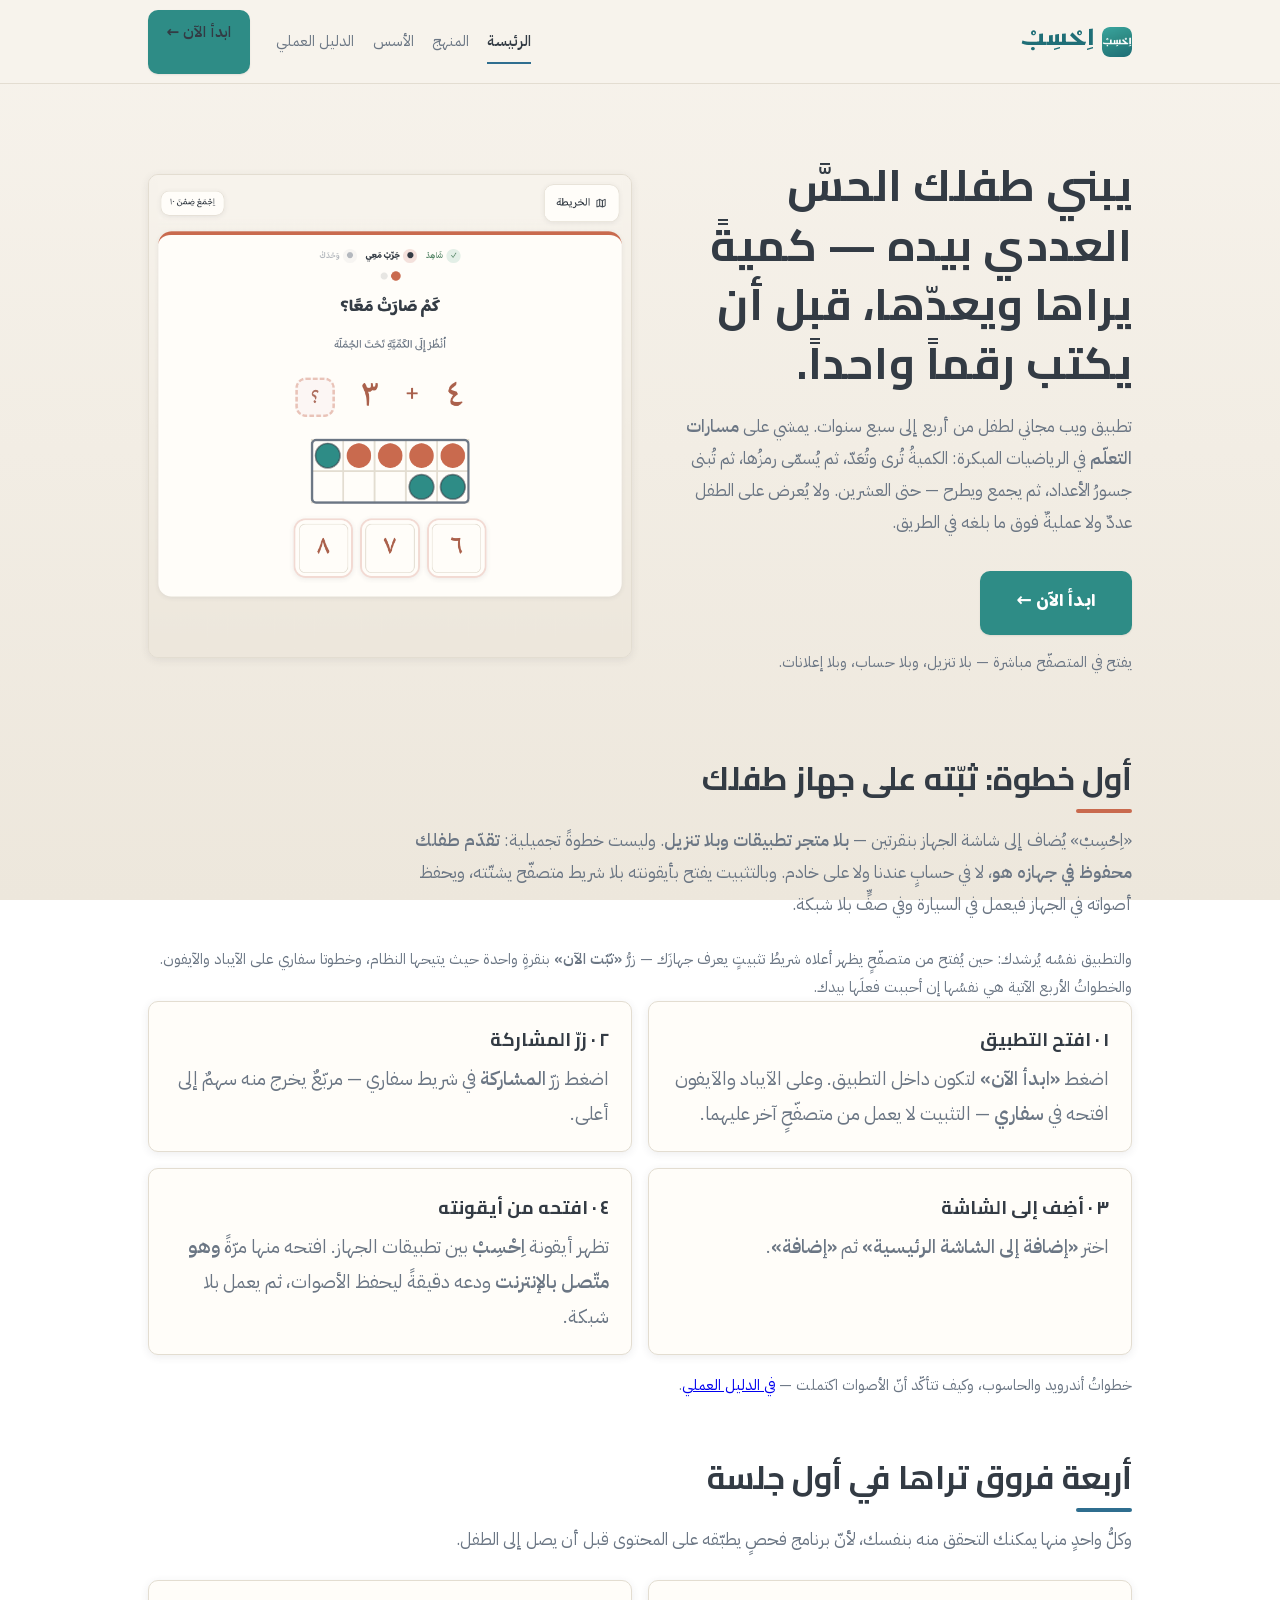
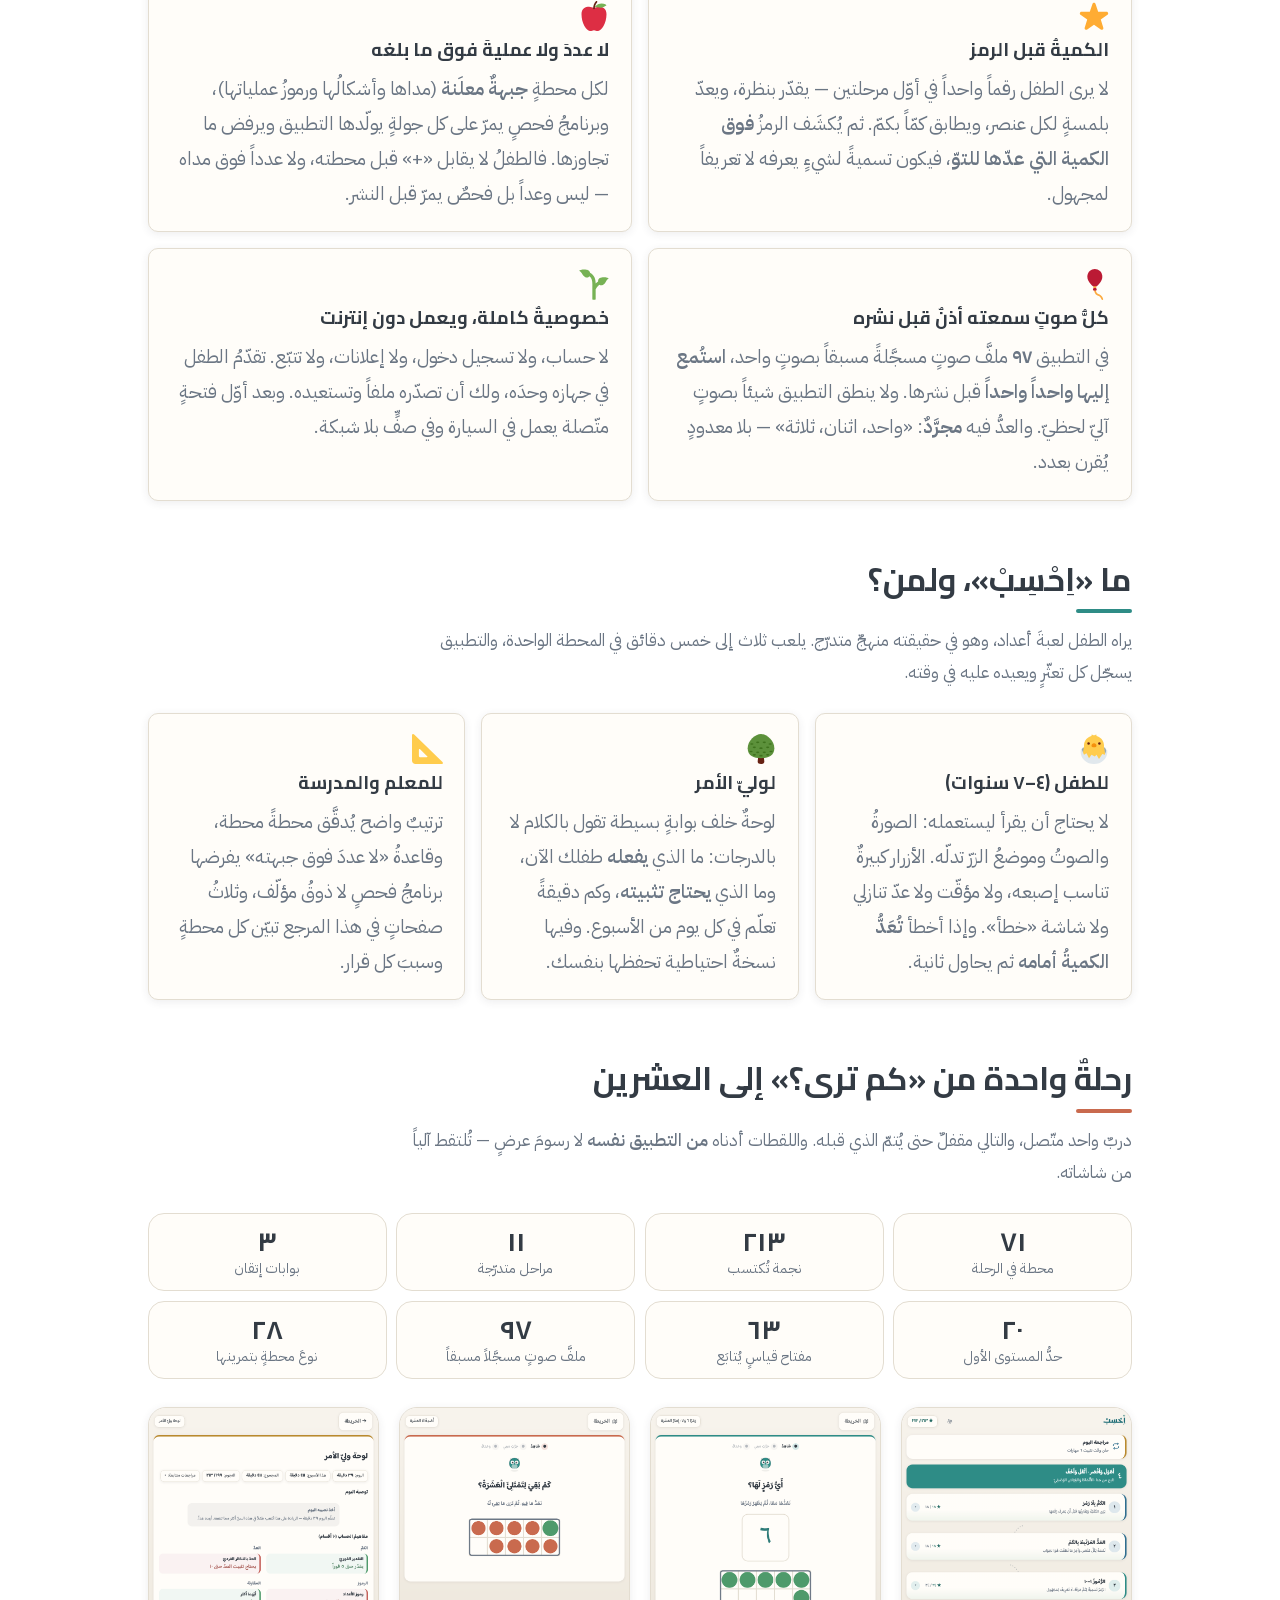
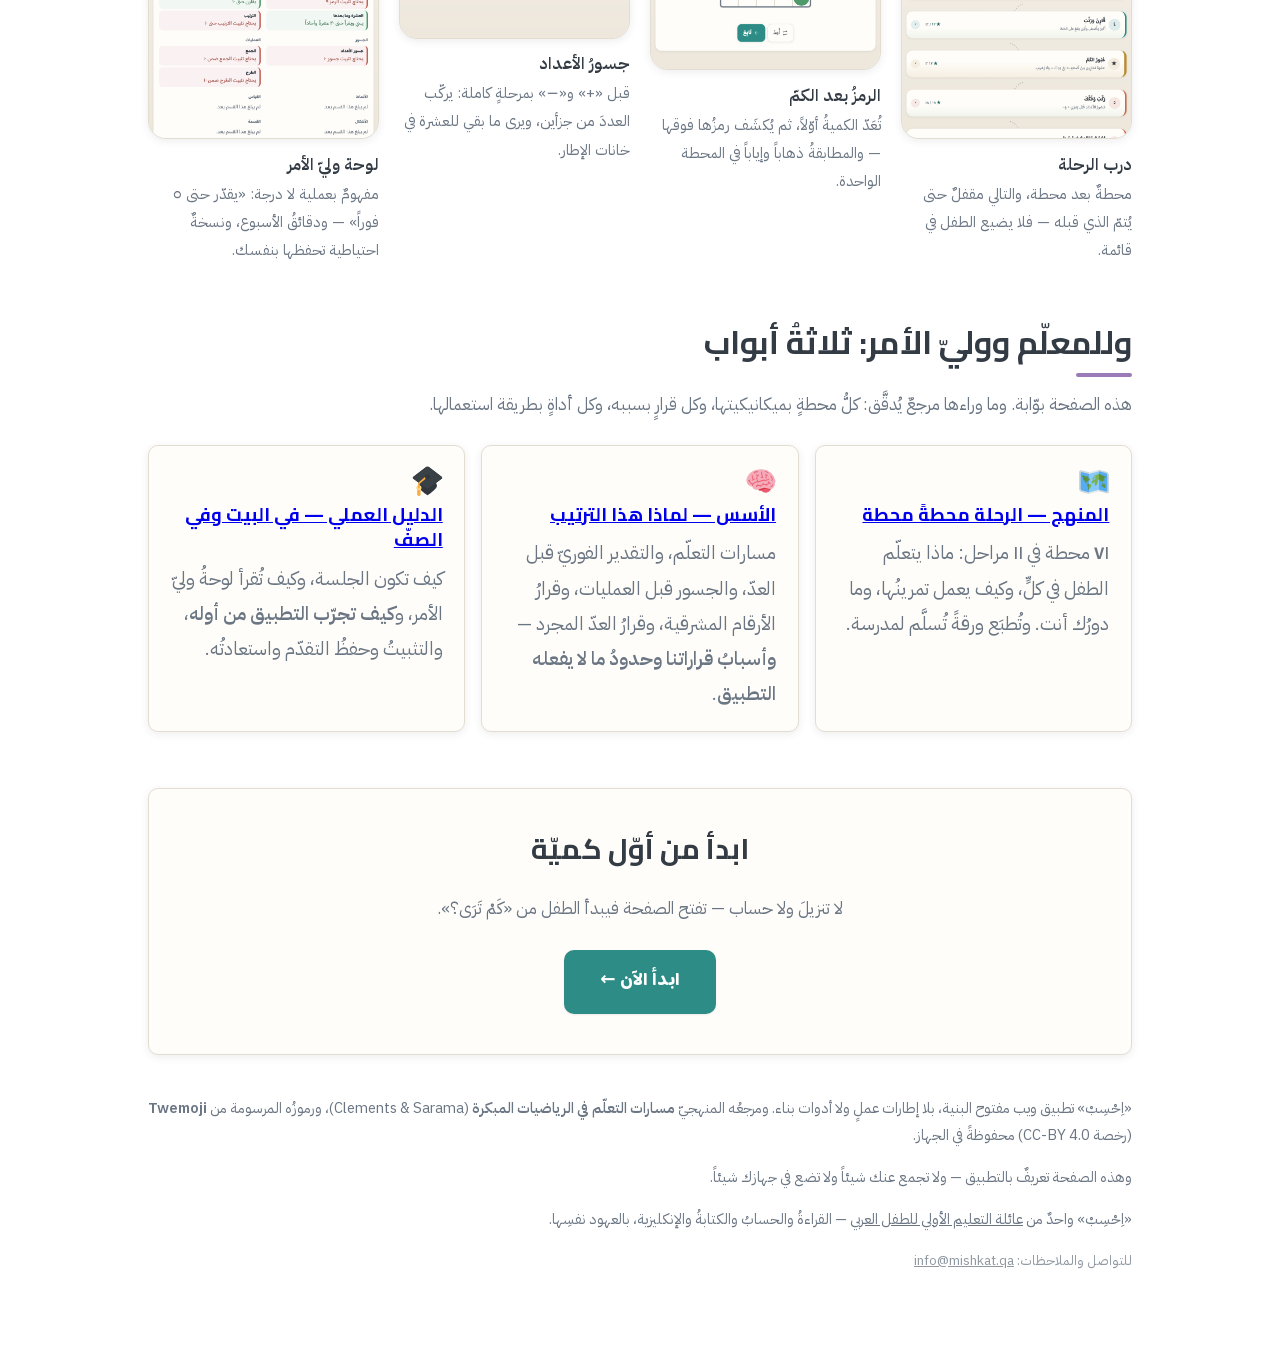
==== app/welcome/index.html @ e0e18ad8 "ص٧: ستةَ عشرَ نصّاً لحزمة ث مُصرَّفةٌ — والقائمةُ صفر والبنكُ ٩٧ نصوصُ حزمة الإثراء (القسمةُ بالعدل " ====
<!doctype html>
<html lang="ar" dir="rtl">
  <head>
    <meta charset="utf-8" />
    <meta name="viewport" content="width=device-width, initial-scale=1, viewport-fit=cover" />
    <meta
      name="description"
      content="اِحْسِبْ — يبني الحسّ العددي عند طفل ٤–٧ سنوات: كميةٌ تُرى وتُعَدّ قبل الرمز، وجسورُ الأعداد قبل الجمع والطرح، حتى العشرين. طريقٌ واحد بمحطاتٍ مقفلة وبواباتِ إتقانٍ بلا رسوب. صفحةٌ تعريفية لأولياء الأمور والمعلمين."
    />
    <meta name="theme-color" content="#F7F3EC" />
    <meta name="theme-color" media="(prefers-color-scheme: dark)" content="#23282E" />
    <title>اِحْسِبْ — الحسّ العددي المبكر</title>
    <link rel="icon" href="../icons/icon-192.png" />
    <!--
      الرئيسة — **بوّابةٌ في ثلاثين ثانية لا مرجعٌ يطول**: ما هو، لمن، ما يميّزه،
      لقطاتٌ حيّة، أرقامٌ كبرى، وثلاثةُ أبوابٍ إلى الصفحات العميقة. وما كان من تفصيلٍ
      (الأسسُ ومسوّغاتُها والدليلُ العمليّ) موضعُه `method.html` و`guide.html`.

      وقوانينُ `welcome/` كلُّها قائمة: صفرُ جافاسكربت · خارج قشرة عامل الخدمة
      (`WELCOME` في `sw.js`) · صفرُ مَوردٍ خارجيّ يُجلَب · لوحُ `app.css` نفسُه ·
      رموزُ `app/emoji/` · لقطاتٌ من الشاشات بمولّدها (`tools/make_welcome_shots.py`) ·
      وأرقامٌ يحسبها الحارس (`tools/test_welcome.mjs`) لا تُكتب باليد.
    -->
    <link rel="stylesheet" href="../css/app.css" />
    <link rel="stylesheet" href="welcome.css" />
  </head>
  <body>
    <header class="w-top">
      <div class="w-top-in">
        <a class="w-top-brand" href="./"
          ><img src="../icons/icon-192.png" alt="" width="30" height="30" /><span
            class="brand"
            ><span class="brand-word">اِحْسِبْ</span></span
          ></a
        >
        <nav class="w-topnav" aria-label="صفحات المرجع">
          <a href="./" aria-current="page">الرئيسة</a>
          <a href="curriculum.html">المنهج</a>
          <a href="method.html">الأسس</a>
          <a href="guide.html">الدليل العملي</a>
          <a class="btn btn--primary" href="../">ابدأ الآن ←</a>
        </nav>
      </div>
    </header>

    <div class="w-wrap">
      <div class="w-print-head">
        <img loading="lazy" src="../icons/icon-192.png" alt="" width="44" height="44" />
        <span class="w-print-brand brand"><span class="brand-word">اِحْسِبْ</span></span>
        <span class="w-print-title">الحسّ العددي المبكر</span>
        <a class="w-print-url" href="https://calc.mishkat.qa/">calc.mishkat.qa</a>
      </div>

      <header class="w-hero">
        <div class="w-hero-text">
          <h1 class="w-tagline">
            يبني طفلك الحسَّ العددي بيده — كميةً يراها ويعدّها، قبل أن يكتب رقماً
            واحداً.
          </h1>

          <p class="w-lede">
            تطبيق ويب مجاني لطفل من أربع إلى سبع سنوات. يمشي على
            <b>مسارات التعلّم</b> في الرياضيات المبكرة: الكميةُ تُرى وتُعَدّ، ثم
            يُسمّى رمزُها، ثم تُبنى جسورُ الأعداد، ثم يجمع ويطرح — حتى العشرين.
            ولا يُعرض على الطفل عددٌ ولا عمليةٌ فوق ما بلغه في الطريق.
          </p>

          <a class="btn btn--primary w-start" href="../">ابدأ الآن ←</a>
          <p class="w-under">
            يفتح في المتصفّح مباشرة — بلا تنزيل، وبلا حساب، وبلا إعلانات.
          </p>
        </div>

        <!-- **الصدرُ يقول المدى** (الجلسة و — `FIELD.md §٣`): أوّلُ ما يُرى جملةُ
             جمعٍ بالرموز المشرقية وخانةُ السؤال — فلا يُقرأ التطبيقُ عدَّ نقاط. -->
        <figure class="w-hero-shot">
          <img
            src="shots/add.png"
            alt="شاشة «اِجْمَعْ ضِمْنَ ١٠»: جملةُ جمعٍ بالرموز المشرقية وخانةُ سؤال، وإطارُ العشرة عونًا، وبطاقاتُ الجواب."
            width="820"
            height="821"
          />
        </figure>
      </header>

      <!-- ————— أولُ خطوة: التثبيت ————— -->
      <!--
        **مقدَّمٌ على كل تفصيل** (سنّةُ العائلة، وأمرُ المالك في اقرأ): بياناتُ الطفل
        **في جهازه لا في حسابٍ عندنا** — فالتثبيتُ ليس زينةً، بل هو ما يحفظ رحلتَه
        ويجعله يعمل دون إنترنت.
      -->
      <section class="w-section" id="install-first" style="--accent: var(--accent-bond)">
        <h2>أول خطوة: ثبّته على جهاز طفلك</h2>
        <p class="w-lede">
          «اِحْسِبْ» يُضاف إلى شاشة الجهاز بنقرتين —
          <b>بلا متجر تطبيقات وبلا تنزيل</b>. وليست خطوةً تجميلية:
          <b>تقدّم طفلك محفوظ في جهازه هو</b>، لا في حسابٍ عندنا ولا على خادم.
          وبالتثبيت يفتح بأيقونته بلا شريط متصفّح يشتّته، ويحفظ أصواته في الجهاز
          فيعمل في السيارة وفي صفٍّ بلا شبكة.
        </p>
        <p class="w-under">
          والتطبيق نفسُه يُرشدك: حين يُفتح من متصفّحٍ يظهر أعلاه شريطُ تثبيتٍ يعرف
          جهازَك — زرُّ <b>«ثبّت الآن»</b> بنقرةٍ واحدة حيث يتيحها النظام، وخطوتا
          سفاري على الآيباد والآيفون. والخطواتُ الأربع الآتية هي نفسُها إن أحببت
          فعلَها بيدك.
        </p>
        <div class="w-cards w-cards--four">
          <article class="w-card" style="--accent: var(--accent-bond)">
            <h3>١ · افتح التطبيق</h3>
            <p>
              اضغط <b>«ابدأ الآن»</b> لتكون داخل التطبيق. وعلى الآيباد والآيفون
              افتحه في <b>سفاري</b> — التثبيت لا يعمل من متصفّحٍ آخر عليهما.
            </p>
          </article>
          <article class="w-card" style="--accent: var(--accent-bond)">
            <h3>٢ · زرّ المشاركة</h3>
            <p>
              اضغط زرّ <b>المشاركة</b> في شريط سفاري — مربّعٌ يخرج منه سهمٌ إلى
              أعلى.
            </p>
          </article>
          <article class="w-card" style="--accent: var(--accent-bond)">
            <h3>٣ · أضِف إلى الشاشة</h3>
            <p>اختر <b>«إضافة إلى الشاشة الرئيسية»</b> ثم <b>«إضافة»</b>.</p>
          </article>
          <article class="w-card" style="--accent: var(--accent-bond)">
            <h3>٤ · افتحه من أيقونته</h3>
            <p>
              تظهر أيقونة <b>اِحْسِبْ</b> بين تطبيقات الجهاز. افتحه منها مرّةً
              <b>وهو متّصل بالإنترنت</b> ودعه دقيقةً ليحفظ الأصوات، ثم يعمل بلا
              شبكة.
            </p>
          </article>
        </div>
        <p class="w-under" style="margin-top: 1rem">
          خطواتُ أندرويد والحاسوب، وكيف تتأكّد أنّ الأصوات اكتملت —
          <a href="guide.html#install">في الدليل العملي</a>.
        </p>
      </section>

      <!-- ————— ما الذي يميّزه ————— -->

      <section class="w-section" id="why" style="--accent: var(--accent-quantity)">
        <h2>أربعة فروق تراها في أول جلسة</h2>
        <p class="w-lede">
          وكلُّ واحدٍ منها يمكنك التحقق منه بنفسك، لأنّ برنامج فحصٍ يطبّقه على
          المحتوى قبل أن يصل إلى الطفل.
        </p>
        <div class="w-cards w-cards--four">
          <article class="w-card" style="--accent: var(--accent-quantity)">
            <div class="w-face">
              <img loading="lazy" src="../emoji/2b50.svg" alt="" width="30" height="30" />
            </div>
            <h3>الكميةُ قبل الرمز</h3>
            <p>
              لا يرى الطفل رقماً واحداً في أوّل مرحلتين — يقدّر بنظرة، ويعدّ
              بلمسةٍ لكل عنصر، ويطابق كمّاً بكمّ. ثم يُكشَف الرمزُ
              <b>فوق الكمية التي عدّها للتوّ</b>، فيكون تسميةً لشيءٍ يعرفه لا
              تعريفاً لمجهول.
            </p>
          </article>
          <article class="w-card" style="--accent: var(--accent-numeral)">
            <div class="w-face">
              <img loading="lazy" src="../emoji/1f34e.svg" alt="" width="30" height="30" />
            </div>
            <h3>لا عددَ ولا عمليةَ فوق ما بلغه</h3>
            <p>
              لكل محطةٍ <b>جبهةٌ معلَنة</b> (مداها وأشكالُها ورموزُ عملياتها)،
              وبرنامجُ فحصٍ يمرّ على كل جولةٍ يولّدها التطبيق ويرفض ما تجاوزها.
              فالطفلُ لا يقابل «+» قبل محطته، ولا عدداً فوق مداه — ليس وعداً بل
              فحصٌ يمرّ قبل النشر.
            </p>
          </article>
          <article class="w-card" style="--accent: var(--accent-bond)">
            <div class="w-face">
              <img loading="lazy" src="../emoji/1f388.svg" alt="" width="30" height="30" />
            </div>
            <h3>كلُّ صوتٍ سمعته أذنٌ قبل نشره</h3>
            <p>
              في التطبيق <b data-stat="audio">٩٧</b> ملفَّ صوتٍ مسجَّلةً مسبقاً
              بصوتٍ واحد، <b>استُمع إليها واحداً واحداً</b> قبل نشرها. ولا ينطق
              التطبيق شيئاً بصوتٍ آليّ لحظيّ. والعدُّ فيه
              <b>مجرَّدٌ</b>: «واحد، اثنان، ثلاثة» — بلا معدودٍ يُقرن بعدد.
            </p>
          </article>
          <article class="w-card" style="--accent: var(--accent-pattern)">
            <div class="w-face">
              <img loading="lazy" src="../emoji/1f331.svg" alt="" width="30" height="30" />
            </div>
            <h3>خصوصيةٌ كاملة، ويعمل دون إنترنت</h3>
            <p>
              لا حساب، ولا تسجيل دخول، ولا إعلانات، ولا تتبّع. تقدّمُ الطفل في
              جهازه وحدَه، ولك أن تصدّره ملفاً وتستعيده. وبعد أوّل فتحةٍ متّصلة
              يعمل في السيارة وفي صفٍّ بلا شبكة.
            </p>
          </article>
        </div>
      </section>

      <!-- ————— لمن هو ————— -->

      <section class="w-section" id="who" style="--accent: var(--accent-numeral)">
        <h2>ما «اِحْسِبْ»، ولمن؟</h2>
        <p class="w-lede">
          يراه الطفل لعبةَ أعداد، وهو في حقيقته منهجٌ متدرّج. يلعب ثلاث إلى خمس
          دقائق في المحطة الواحدة، والتطبيق يسجّل كل تعثّرٍ ويعيده عليه في وقته.
        </p>
        <div class="w-cards">
          <article class="w-card">
            <div class="w-face">
              <img loading="lazy" width="32" height="32" src="../emoji/1f423.svg" alt="" />
            </div>
            <h3>للطفل (٤–٧ سنوات)</h3>
            <p>
              لا يحتاج أن يقرأ ليستعمله: الصورةُ والصوتُ وموضعُ الزرّ تدلّه.
              الأزرار كبيرةٌ تناسب إصبعه، ولا مؤقّت ولا عدّ تنازلي ولا شاشة
              «خطأ». وإذا أخطأ <b>تُعَدُّ الكميةُ أمامه</b> ثم يحاول ثانية.
            </p>
          </article>
          <article class="w-card">
            <div class="w-face">
              <img loading="lazy" width="32" height="32" src="../emoji/1f333.svg" alt="" />
            </div>
            <h3>لوليّ الأمر</h3>
            <p>
              لوحةٌ خلف بوابةٍ بسيطة تقول بالكلام لا بالدرجات: ما الذي
              <b>يفعله</b> طفلك الآن، وما الذي <b>يحتاج تثبيته</b>، وكم دقيقةً
              تعلّم في كل يوم من الأسبوع. وفيها نسخةٌ احتياطية تحفظها بنفسك.
            </p>
          </article>
          <article class="w-card">
            <div class="w-face">
              <img loading="lazy" width="32" height="32" src="../emoji/1f4d0.svg" alt="" />
            </div>
            <h3>للمعلم والمدرسة</h3>
            <p>
              ترتيبٌ واضح يُدقَّق محطةً محطة، وقاعدةُ «لا عددَ فوق جبهته» يفرضها
              برنامجُ فحصٍ لا ذوقُ مؤلّف، وثلاثُ صفحاتٍ في هذا المرجع تبيّن كل
              محطةٍ وسببَ كل قرار.
            </p>
          </article>
        </div>
      </section>

      <!-- ————— أرقام ولقطات ————— -->

      <section class="w-section" id="journey" style="--accent: var(--accent-bond)">
        <h2>رحلةٌ واحدة من «كم ترى؟» إلى العشرين</h2>
        <p class="w-lede">
          دربٌ واحد متّصل، والتالي مقفلٌ حتى يُتمّ الذي قبله. واللقطات أدناه
          <b>من التطبيق نفسه</b> لا رسومَ عرضٍ — تُلتقط آلياً من شاشاته.
        </p>

        <ul class="w-figs">
          <li><b data-stat="nodes">٧١</b><span>محطة في الرحلة</span></li>
          <li><b data-stat="stars">٢١٣</b><span>نجمة تُكتسب</span></li>
          <li><b data-stat="stages">١١</b><span>مراحل متدرّجة</span></li>
          <li><b data-stat="gates">٣</b><span>بوابات إتقان</span></li>
          <li><b data-stat="max">٢٠</b><span>حدُّ المستوى الأول</span></li>
          <li><b data-stat="skills">٦٣</b><span>مفتاح قياسٍ يُتابَع</span></li>
          <li><b data-stat="audio">٩٧</b><span>ملفَّ صوتٍ مسجَّلاً مسبقاً</span></li>
          <li><b data-stat="types">٢٨</b><span>نوعَ محطةٍ بتمرينها</span></li>
        </ul>

        <div class="w-shots">
          <figure>
            <img
              src="shots/map.png"
              width="820"
              height="1180"
              loading="lazy"
              alt="خريطة الرحلة: محطاتٌ متتابعة بنجومها، وزرّ «تابع من هنا» في أعلاها."
            />
            <figcaption>
              <b>درب الرحلة</b>
              محطةٌ بعد محطة، والتالي مقفلٌ حتى يُتمّ الذي قبله — فلا يضيع الطفل
              في قائمة.
            </figcaption>
          </figure>
          <figure>
            <img
              src="shots/numeral.png"
              width="820"
              height="934"
              loading="lazy"
              alt="محطة الرموز: كميةٌ في إطار العشرة، ورمزُها يُكشَف فوقها."
            />
            <figcaption>
              <b>الرمزُ بعد الكمّ</b>
              تُعَدّ الكميةُ أوّلاً، ثم يُكشَف رمزُها فوقها — والمطابقةُ ذهاباً
              وإياباً في المحطة الواحدة.
            </figcaption>
          </figure>
          <figure>
            <img
              src="shots/bond.png"
              width="820"
              height="821"
              loading="lazy"
              alt="محطة أصدقاء العشرة: إطارُ عشرةٍ فيه خاناتٌ ممتلئة وأخرى فارغة."
            />
            <figcaption>
              <b>جسورُ الأعداد</b>
              قبل «+» و«−» بمرحلةٍ كاملة: يركّب العددَ من جزأين، ويرى ما بقي
              للعشرة في خانات الإطار.
            </figcaption>
          </figure>
          <figure>
            <img
              src="shots/parent.png"
              width="820"
              height="1180"
              loading="lazy"
              alt="لوحة وليّ الأمر: أقسامُ الحساب السبعة، ولكلٍّ جملةٌ تصف ما يفعله الطفل."
            />
            <figcaption>
              <b>لوحة وليّ الأمر</b>
              مفهومٌ بعملية لا درجة: «يقدّر حتى ٥ فوراً» — ودقائقُ الأسبوع،
              ونسخةٌ احتياطية تحفظها بنفسك.
            </figcaption>
          </figure>
        </div>
      </section>

      <!-- ————— ثلاثة أبواب ————— -->

      <section class="w-section" id="more" style="--accent: var(--accent-pattern)">
        <h2>وللمعلّم ووليّ الأمر: ثلاثةُ أبواب</h2>
        <p class="w-lede">
          هذه الصفحة بوّابة. وما وراءها مرجعٌ يُدقَّق: كلُّ محطةٍ بميكانيكيتها، وكل
          قرارٍ بسببه، وكل أداةٍ بطريقة استعمالها.
        </p>
        <div class="w-cards">
          <article class="w-card" style="--accent: var(--accent-quantity)">
            <div class="w-face">
              <img loading="lazy" src="../emoji/1f5fa.svg" alt="" width="30" height="30" />
            </div>
            <h3><a href="curriculum.html">المنهج — الرحلة محطةً محطة</a></h3>
            <p>
              <b data-stat="nodes">٧١</b> محطة في
              <b data-stat="stages">١١</b> مراحل: ماذا يتعلّم الطفل في كلٍّ، وكيف
              يعمل تمرينُها، وما دورُك أنت. وتُطبَع ورقةً تُسلَّم لمدرسة.
            </p>
          </article>
          <article class="w-card" style="--accent: var(--accent-numeral)">
            <div class="w-face">
              <img loading="lazy" src="../emoji/1f9e0.svg" alt="" width="30" height="30" />
            </div>
            <h3><a href="method.html">الأسس — لماذا هذا الترتيب</a></h3>
            <p>
              مسارات التعلّم، والتقدير الفوريّ قبل العدّ، والجسور قبل العمليات،
              وقرارُ الأرقام المشرقية، وقرارُ العدّ المجرد —
              <b>وأسبابُ قراراتنا وحدودُ ما لا يفعله التطبيق</b>.
            </p>
          </article>
          <article class="w-card" style="--accent: var(--accent-bond)">
            <div class="w-face">
              <img loading="lazy" src="../emoji/1f393.svg" alt="" width="30" height="30" />
            </div>
            <h3><a href="guide.html">الدليل العملي — في البيت وفي الصفّ</a></h3>
            <p>
              كيف تكون الجلسة، وكيف تُقرأ لوحةُ وليّ الأمر، و<b
                >كيف تجرّب التطبيق من أوله</b
              >، والتثبيتُ وحفظُ التقدّم واستعادتُه.
            </p>
          </article>
        </div>
      </section>

      <div class="w-end">
        <h2 style="margin-top: 0">ابدأ من أوّل كميّة</h2>
        <p class="w-lede" style="margin-inline: auto">
          لا تنزيلَ ولا حساب — تفتح الصفحة فيبدأ الطفل من «كَمْ تَرَى؟».
        </p>
        <a class="btn btn--primary w-start" href="../">ابدأ الآن ←</a>
      </div>

      <footer class="w-foot">
        <p>
          «اِحْسِبْ» تطبيق ويب مفتوح البنية، بلا إطارات عملٍ ولا أدوات بناء.
          ومرجعُه المنهجيّ <b>مسارات التعلّم في الرياضيات المبكرة</b> (Clements
          &amp; Sarama)، ورموزُه المرسومة من <b>Twemoji</b> (رخصة CC-BY 4.0)
          محفوظةً في الجهاز.
        </p>
        <p>
          وهذه الصفحة تعريفٌ بالتطبيق — ولا تجمع عنك شيئاً ولا تضع في جهازك
          شيئاً.
        </p>
        <p class="w-family">
          «اِحْسِبْ» واحدٌ من <a href="https://learn.mishkat.qa/">عائلة التعليم
          الأولي للطفل العربي</a> — القراءةُ والحسابُ والكتابةُ والإنكليزية،
          بالعهود نفسِها.
        </p>
        <p class="w-contact">
          للتواصل والملاحظات:
          <a href="mailto:info@mishkat.qa">info@mishkat.qa</a>
        </p>
      </footer>
    </div>
  </body>
</html>
---- app/css/app.css ----
/* «اِحْسِبْ» — تنسيق الواجهة.
   دفتر أطفال دافئ هادئ: ورق كريمي، حبر بُنّي، لون مطفأ واحد لكل مرحلة،
   والبهجة من الحركة اللطيفة والمكافأة لا من صراخ الألوان.
   RTL كاملة، وأهدافُ اللمس **≥ ٦٤ بكسل** (`METHOD.md §١١` — جمهورُنا أصغرُ سنّاً
   من جمهور اقرأ فالحدّ أعلى: ٤ سنوات لا ٦).

   ————— بذرةُ المنصة (منسوخةٌ من «اِقْرَأْ») —————
   **البنيةُ منه واللوحُ لنا**: مفرداتُ التنسيق (topbar · btn · station · node ·
   track · dots · celebrate · note …) بنيةُ اقرأ نفسُها بمقاييسها ودروسها،
   و**لوحُ الألوان خاصٌّ بهذا التطبيق** (`SESSIONS.md` §٠.٣: «لا نسخ لوح اقرأ
   بألوانه») — هويةٌ مستقلة يعرفها الطفل من الوهلة الأولى أنّها تطبيقٌ آخر.
   وسقطت مفرداتُ مادّة اقرأ (أشكالُ الحرف · لوحُ التتبّع · صفحةُ القصة · وقارُ
   المصحف · بطاقاتُ التسجيل). الجرد بأسبابه في `docs/SEED.md`.
   **وسقطت `vchip` في الجلسة ١٠** (كنسُ بقايا العمل): بطاقةُ اختيارٍ من البذرة لم
   تستعملها شاشةٌ واحدة عندنا — بطاقاتُنا `qcard` — فكانت ٤٢ سطراً تُنزَّل إلى جهاز
   كل طفلٍ في القشرة ولا تُرسم شيئاً. */

/* ————— الخطوط — مضمّنة محلياً (PWA، لا شبكة) ————— */
/* ملفا Noto وBaloo متغيّرا الوزن: ملف واحد يغطي 400–700. */

@font-face {
  font-family: 'Noto Naskh Arabic';
  src: url('../fonts/NotoNaskhArabic-arabic.woff2') format('woff2');
  font-weight: 400 700;
  font-display: swap;
  unicode-range: U+0600-06FF, U+0750-077F, U+0870-088E, U+0890-0891, U+0897-08E1,
    U+08E3-08FF, U+200C-200E, U+2010-2011, U+204F, U+2E41, U+FB50-FDFF, U+FE70-FE74,
    U+FE76-FEFC;
}

@font-face {
  font-family: 'Noto Naskh Arabic';
  src: url('../fonts/NotoNaskhArabic-latin.woff2') format('woff2');
  font-weight: 400 700;
  font-display: swap;
  unicode-range: U+0000-00FF, U+2000-206F, U+FEFF, U+FFFD;
}

@font-face {
  font-family: 'Baloo Bhaijaan 2';
  src: url('../fonts/BalooBhaijaan2-arabic.woff2') format('woff2');
  font-weight: 400 700;
  font-display: swap;
  unicode-range: U+0600-06FF, U+0750-077F, U+0870-088E, U+0890-0891, U+0897-08E1,
    U+08E3-08FF, U+200C-200E, U+2010-2011, U+204F, U+2E41, U+FB50-FDFF, U+FE70-FE74,
    U+FE76-FEFC;
}

@font-face {
  font-family: 'Baloo Bhaijaan 2';
  src: url('../fonts/BalooBhaijaan2-latin.woff2') format('woff2');
  font-weight: 400 700;
  font-display: swap;
  unicode-range: U+0000-00FF, U+2000-206F, U+FEFF, U+FFFD;
}

/* خطّ العلامة «اِحْسِبْ» حصراً — لا يُكتب به نصٌّ ولا مادّةُ تعليم.
   مقطع العربية وحدَه: العلامةُ حروفٌ عربية، ولا لاتينيّ فيها.

   **Kufam — بحكم المالك على لوحة المرشَّحات** (١٢ أغسطس ٢٠٢٦، الجلسة هـ:
   `tools/identity_fonts.html` و`docs/REVIEW_IDENTITY.md §٢`). كوفيٌّ هندسيّ عربيُّ
   الأصل بترخيص OFL، أرقامُه المشرقية العشرة مرسومةٌ فيه غيرُ ملتبسة، ورسمُه أبعدُ ما
   عُرِض عن دوران Marhey — **وMarhey لعلامة اقرأ وحدَها** (ميثاق `FAMILY.md §٩.٤`)،
   فأُسقط ملفُّه من الشجرة ومن قشرة `sw`، ويحرس غيابَه `tools/test_identity.mjs`. */
@font-face {
  font-family: 'Kufam';
  src: url('../fonts/Kufam-arabic.woff2') format('woff2');
  font-weight: 400 700;
  font-display: swap;
  unicode-range: U+0600-06FF, U+0750-077F, U+0870-088E, U+0890-0891, U+0897-08E1,
    U+08E3-08FF, U+200C-200E, U+2010-2011, U+204F, U+2E41, U+FB50-FDFF, U+FE70-FE74,
    U+FE76-FEFC;
}

/* ————— اللوح اللوني — **خاصٌّ بـ«اِحْسِبْ»** (مصدر الحقيقة الوحيد للألوان) —————

   الورقُ والحبرُ من عائلةٍ واحدة مع اقرأ (دفترُ أطفالٍ دافئ — هويةُ العائلة)،
   و**الألوانُ المميِّزة كلُّها جديدة**: اقرأ أخضرُ مزرقٌّ وبنفسجيّ وطينيّ وأخضرُ
   مصحفيّ وزيتونيّ؛ و«اِحْسِبْ» **أزرقٌ هادئ ← فيروزيّ ← مرجانيّ ← عنبريّ**، وفعلُها
   الرئيس **فيروزيّ** لا ذهبيّ. فيعرف الطفلُ في نظرةٍ أنّه في تطبيقٍ آخر.

   ولونٌ لكل عائلةِ مراحل، لا لونٌ لكل مرحلة: الكمُّ والعدُّ معاً (١–٢)، والرموزُ
   والمقارنةُ معاً (٣–٤)، والجسورُ والعملياتُ معاً (٥–٦–٧)، والأنماطُ (٨). فالتدرّجُ
   اللونيّ يحكي تدرّجَ المنهج نفسَه. */

:root {
  --paper: #F7F3EC;             /* خلفية الصفحات (ورق دافئ مائل إلى البرودة قليلاً) */
  --paper-deep: #EDE7DC;
  --card: #FFFDF9;              /* البطاقات */
  --ink: #333B44;               /* النص الأساسي (رماديّ مزرقّ داكن، لا #000) */
  --ink-soft: #6B7684;          /* نص ثانوي (يبلغ AA ≥ 4.5 على الورق) */

  --accent-quantity: #2F6E8F;   /* الكمّ والعدّ (أزرق هادئ) — المرحلتان ١–٢ */
  --accent-numeral: #2E8C86;    /* الرموز والمقارنة (فيروزيّ) — المرحلتان ٣–٤ */
  --accent-bond: #C96A4E;       /* الجسور والعمليات (مرجانيّ) — المراحل ٥–٦–٧ */
  --accent-pattern: #9A7BB8;    /* الأنماط والقياس (بنفسجيّ ناعم) — المرحلة ٨ */
  --accent-gate: #B98A2E;       /* البوابات والمراجعة (عنبريّ) */

  --star: #2E8C86;              /* النجوم والفعل الرئيس — فيروزيّ لا ذهبيّ */
  --ok: #4E9A6B;                /* صواب — مطفأ */
  --err: #C4605A;               /* خطأ — لا يصرخ */

  /* مشتقات للنص الصغير فوق الخلفيات الفاتحة (الأصول أعلاه للأشكال والأرقام الكبيرة) */
  --star-text: #216862;
  --ok-text: #37714D;
  --err-text: #9E463F;

  --line: #E3DDD1;
  --locked: #C2BCB1;
  --mix: #fff;                  /* قاعدة مزج التفتيح — الليلي يقلبها إلى البطاقة */
  --on-accent: #fff;            /* نص فوق لون المرحلة (المراحل الفاتحة تقلبه حبراً) */

  --radius: 22px;               /* البطاقات 20–24 */
  --radius-btn: 16px;           /* الأزرار 16 — مدوّر صديق لا كبسولات */

  /* **هدفُ اللمس ≥ ٦٤ بكسل** (`METHOD.md §١١`): العقدةُ ٦ ريم = ٩٦ بكسلاً، والزرُّ
     **٤ ريم = ٦٤** — وهو الحدّ الأدنى لا المعتاد.

     **وكان ٣٫٧٥ ريم فقِيس فإذا هو ٦٠** (معايرةُ الجلسة ١٠): `rem` تتبع جذرَ الصفحة
     (١٦بك) لا نصَّ الجسم، فالقيمةُ التي كُتب بجانبها «≈ ٦٤» كانت **٦٠** — أربعةٌ
     ناقصةٌ في كل بطاقة جوابٍ يلمسها طفلُ الرابعة، وعهدٌ يُقرأ في وثيقةٍ ولا يقع على
     زجاج. فرُدَّت إلى ٤ ريم، **والعدّةُ هي التي قالت** (`--device` تجرد كل زرٍّ ظاهرٍ
     على شاشات الرحلة كلِّها في المقاسات الخمسة طولاً وعرضاً). */
  --node-size: 6rem;
  --tap: 4rem;

  --shadow: 0 2px 8px rgba(51, 59, 68, .09);

  /* ألوان العلامة «اِحْسِبْ» — لا تدخل الشاشات: موضعُها العلامةُ وأيقونتُها وحدَهما. */
  --brand-1: #3AA6A0;
  --brand-2: #2E8C86;
  --brand-3: #1F6E77;
  --brand-word: var(--brand-3);  /* حبر الكلمة على الورق — الليليّ يفتحه */

  --font-ui: 'Baloo Bhaijaan 2', 'Noto Naskh Arabic', 'Geeza Pro', system-ui, sans-serif;
  --font-num: 'Noto Naskh Arabic', 'Geeza Pro', 'Traditional Arabic', serif;
  --font-brand: 'Kufam', 'Baloo Bhaijaan 2', 'Geeza Pro', sans-serif;

  --accent: var(--accent-quantity);
}

/* الوضع الليلي: نفس اللوح على ورق داكن دافئ (لا أسود) */
@media (prefers-color-scheme: dark) {
  :root {
    --paper: #23282E;
    --paper-deep: #1E2227;
    --card: #2D333A;
    --ink: #ECEFF3;
    --ink-soft: #AEB8C3;
    --accent-quantity: #71B4D4;
    --accent-numeral: #66C6BF;
    --accent-bond: #E8977B;
    --accent-pattern: #C0A5D8;
    --accent-gate: #E0B85F;
    --star: #66C6BF;
    --ok: #83C39B;
    --err: #E09287;
    --star-text: #66C6BF;
    --ok-text: #A2D6B4;
    --err-text: #EBAFA5;
    --line: #3E454D;
    --locked: #5E6771;
    --mix: var(--card);
    --on-accent: #23282E;
    --shadow: 0 2px 8px rgba(0, 0, 0, .4);
    /* حبر العلامة على الورق الداكن: الفيروزيّ العميق يغرق فيه، فيُفتح إلى أفتحِه */
    --brand-word: var(--brand-1);
  }
}

/* المراحل الفاتحة: نصّها فوق لونها حبرٌ داكن (يبقى داكناً في الليلي عمداً —
   الألوان الليلية كلها فاتحة). اللون لا يحمل المعنى وحده في الحالتين. */
.station--pattern, .node--pattern { --on-accent: #333B44; }

*, *::before, *::after { box-sizing: border-box; }

/* **`hidden` يخفي فعلاً** (الجلسة ص — عيبٌ مقيسٌ في متصفّحٍ حقيقيّ):
   قاعدةُ المتصفّح `[hidden] { display: none }` من **أصل المتصفّح**، وكلُّ قاعدةٍ من
   أصلِنا تعلو عليها مهما ضعفت نوعيّتُها. فأيُّ عنصرٍ أعطيناه `display` صريحاً يتجاهل
   `hidden` بصمت: قِيس `.q-cover` وهو `hidden=true` فإذا `display:grid` و**٢٤٢ بكسل
   مرسومةً فوق كميةٍ ارتفاعُها ٢٣٠** — أي أنّ غطاء الخطف كان **لا يُرفع أبداً**،
   فتُحجَب الكميةُ عن الطفل في «جرِّب معي» وفي العدّ أمامه بعد الخطأ. ومثلُه
   `.beads` (`display:flex`) و`.dl` هنا.
   والسطرُ الواحد يردّ للغة معناها، و`!important` ضرورةٌ لا زينة: بدونها تعود كلُّ
   قاعدةٍ من أصلِنا تغلبه. ويحرسه فحصٌ في `browser_test.html` يقيس الرفعَ على الشاشة. */
[hidden] { display: none !important; }

html {
  -webkit-text-size-adjust: 100%;
  overflow-x: hidden;   /* لا تمرير أفقي أبداً */
  touch-action: manipulation;   /* لا تكبيرَ بالنقر المزدوج — والنقرةُ تستجيب بلا مهلة انتظاره */
}

body {
  margin: 0;
  min-height: 100dvh;
  font-family: var(--font-ui);
  font-size: clamp(16px, 2.4vw, 19px);
  line-height: 1.7;
  color: var(--ink);
  background: linear-gradient(180deg, var(--paper) 0%, var(--paper-deep) 100%) fixed;
  -webkit-tap-highlight-color: transparent;
}

button {
  font: inherit;
  color: inherit;
  cursor: pointer;
  touch-action: manipulation;
  border: 0;
  background: none;
}

:focus-visible { outline: 3px solid var(--accent, var(--accent-quantity)); outline-offset: 3px; }

/* **الأرقامُ مشرقيةٌ في كل موضع** (`METHOD.md §٩`) — ورسمُها بخطّ النسخ أوضحُ
   لعينِ طفلٍ يتعلّمها اليوم. وكلُّ من يعرضها يمرّ من `arNum` في `ui.js`. */
.num { font-family: var(--font-num); font-feature-settings: 'lnum' 0; }

.boot { padding: 3rem 1rem; text-align: center; color: var(--ink-soft); }

.app {
  max-width: 60rem;
  margin: 0 auto;
  padding: 0 1rem 3rem;
}

/* ————— الشريط العلوي ————— */

.topbar {
  position: sticky;
  top: 0;
  z-index: 5;
  display: flex;
  align-items: center;
  gap: .75rem;
  padding: 1rem .25rem;
  background: linear-gradient(180deg, var(--paper) 70%, transparent);
}

.topbar h1 { margin: 0; font-size: 1.5rem; letter-spacing: .5px; }
.topbar .spacer { flex: 1; }
/* **وزرُّ الترويسة عرضُه كارتفاعه** (معايرةُ الجلسة ١٠): بابُ وليّ الأمر أيقونةٌ بلا
   نصّ، فارتفاعُه بلغ العتبةَ وعرضُه ٦١ — وهدفُ اللمس **أصغرُ ضلعيه** لا أطولُهما. */
.topbar .btn { min-width: var(--tap); }

.pill {
  display: inline-flex;
  align-items: center;
  gap: .4rem;
  padding: .45rem .9rem;
  border-radius: 14px;
  background: var(--card);
  border: 1px solid var(--line);
  box-shadow: var(--shadow);
  font-size: .95rem;
  white-space: nowrap;
}

.pill--stars { color: var(--star-text); font-weight: 700; }

/* **والزرُّ على عتبة اللمس نفسِها** (معايرةُ الجلسة ١٠): كان ٣ ريم = ٤٨بك — وهو
   حدُّ الكبار (وأصلُه بذرةُ اقرأ وجمهورُها من السادسة). وأزرارُ `btn` ليست زينةً في
   شاشات الطفل: بابُ الخروج إلى الخريطة في ترويسة كل محطة، و«أَعِدْ» في النمذجة،
   وزرّا الميدالية، وأزرارُ البوابة — كلُّها يلمسها طفلُ الرابعة. فصارت `--tap`.
   (وأشرطةُ الكبار تخفضها عندها بأسبابها: المعاينةُ والتثبيت.) */
.btn {
  display: inline-flex;
  align-items: center;
  justify-content: center;
  gap: .5rem;
  min-height: var(--tap);
  padding: .5rem 1.25rem;
  border-radius: var(--radius-btn);
  background: var(--card);
  border: 1px solid var(--line);
  box-shadow: var(--shadow);
  transition: transform .15s ease;
}

.btn:active { transform: scale(.96); }

.btn--primary {
  background: var(--star);
  border-color: transparent;
  color: #fff;
  font-weight: 700;
}

.btn--ghost { background: transparent; border-color: transparent; box-shadow: none; color: var(--ink-soft); }
.btn--wide { width: 100%; }

/* **الفعل الرئيس في الشاشة ≥ ٦٤ بكسل** — وهو حدُّ اللمس المعلَن لطفل الرابعة */
.next, .continue { min-height: 4rem; }

/* ————— خريطة الرحلة: درب متعرج بمعالم المراحل ————— */

.continue {
  display: flex;
  align-items: center;
  gap: .75rem;
  width: 100%;
  margin-bottom: 1.25rem;
  padding: .9rem 1.1rem;
  border-radius: var(--radius);
  background: var(--star);
  color: #fff;
  box-shadow: var(--shadow);
  text-align: start;
  transition: transform .15s ease;
}

.continue:active { transform: scale(.98); }
.continue .continue-face { font-family: var(--font-num); font-size: 2rem; line-height: 1.4; }
.continue .continue-text { display: flex; flex-direction: column; }
.continue b { font-size: 1.1rem; }
.continue small { opacity: .85; }

/* بطاقة مراجعة اليوم: بطاقة هادئة بحافة البوابات — لا تنافس «تابع من هنا» */
.continue--review {
  background: var(--card);
  color: var(--ink);
  border-inline-start: 6px solid var(--accent-gate);
}

.continue--review small { color: var(--ink-soft); opacity: 1; }
.continue--done { border-inline-start-color: var(--ok); color: var(--ok-text); }

.station {
  position: relative;
  margin-bottom: 1.5rem;
  padding: 1rem 1rem 1.25rem;
  border-radius: var(--radius);
  background: var(--card);
  box-shadow: var(--shadow);
  border-inline-start: 6px solid var(--accent, var(--accent-quantity));
}

.station--locked { opacity: .62; filter: saturate(.35); }

.station--done {
  background: linear-gradient(180deg, var(--card) 60%, color-mix(in srgb, var(--ok) 8%, var(--card)));
}

/* محطة البوابة: قوسٌ يقف قبل المفصل — أعرضُ حافةً وأظهرُ تدرّجاً */
.station--gate {
  border-inline-start-width: 8px;
  background: linear-gradient(180deg, var(--card) 45%, color-mix(in srgb, var(--accent) 14%, var(--mix)));
}

/* معلم المحطة — زخرفة صامتة بلون المرحلة.
   والرسمُ يتبع `currentColor` (`landmark` في `ui.js`)، فاللونُ يُقال هنا مرّةً:
   على الخريطة لونُ المرحلة، وفي ميدالية الختام حبرُ القرص (أدناه). */
.station-mark {
  position: absolute;
  inset-inline-end: .9rem;
  bottom: .5rem;
  width: 3.75rem;
  color: var(--accent);
  opacity: .35;
  pointer-events: none;
}

.station-mark svg { display: block; width: 100%; height: auto; }

.station-head {
  display: flex;
  align-items: center;
  gap: .75rem;
  margin-bottom: 1rem;
}

.station-num {
  display: grid;
  place-items: center;
  width: 2.6rem;
  height: 2.6rem;
  flex: none;
  border-radius: 50%;
  background: color-mix(in srgb, var(--accent) 16%, var(--mix));
  color: var(--ink);
  font-family: var(--font-num);
  font-weight: 700;
}

.station-head h2 { margin: 0; font-size: 1.15rem; }

.station-sub {
  margin: 0;
  font-size: .9rem;
  line-height: 1.7;
  color: var(--ink-soft);
}

.station-meta { margin-inline-start: auto; text-align: end; font-size: .9rem; color: var(--ink-soft); }
.station-meta b { color: var(--star-text); font-family: var(--font-num); }

/* الخريطة الكسولة: ما بَعُد عن جبهة الطفل بطاقةُ عنوانٍ وحدها، تُفرد بنقرة.
   العنوان والنجوم والقفل تبقى كما هي — يتغيّر ما تحتها لا ما يقرؤه الطفل. */
.station--folded { padding-bottom: 1rem; }
.station--folded .station-head { margin-bottom: 0; }

/* **ورأسُ المحطة المطويّ زرُّ طفلٍ لا عنوان** (معايرةُ الجلسة ١٠): به يفرد الطفلُ
   محطةً بعيدةً عن جبهته، فهو من أكثر ما يُلمَس على الخريطة — وكان ٣٫٢٥ ريم = ٥٢بك. */
.station-head--fold {
  width: 100%;
  min-height: var(--tap);
  padding: 0;
  text-align: start;
}

/* علامة الفرد: دائرةٌ تُشبه رقم المحطة فتُقرأ زرّاً — لا سهمٌ باهت يضيع على طفل */
.fold-sign {
  display: grid;
  place-items: center;
  flex: none;
  width: 2rem;
  height: 2rem;
  margin-inline-start: .5rem;
  border-radius: 50%;
  background: color-mix(in srgb, var(--accent) 14%, var(--mix));
  color: var(--ink-soft);
  font-size: 1.05rem;
  transition: transform .15s ease;
}

.station-head--fold:active .fold-sign { transform: translateY(2px); }

.track {
  display: flex;
  flex-wrap: wrap;
  gap: .85rem 1.1rem;
  align-items: flex-start;
  margin: 0;
  padding: 0 0 .5rem;
  list-style: none;
}

/* تعرّج الدرب: موجة لطيفة تكسر استواء الصف (المعنى: رحلة لا شبكة) */
.track li { position: relative; padding-top: var(--wave, 0rem); }
.track li:nth-child(4n+2) { --wave: 1.1rem; --tilt: -14deg; }
.track li:nth-child(4n+3) { --wave: 1.65rem; --tilt: -7deg; }
.track li:nth-child(4n)   { --wave: .55rem; --tilt: 13deg; }
.track li:nth-child(4n+5) { --tilt: 7deg; }

/* خيط الرحلة: يُرسم في الفراغ الذي يسبق العقدة (جهة اليمين في RTL) ويميل مع الموجة */
.track li + li::before {
  content: '';
  position: absolute;
  top: calc(var(--wave, 0rem) + var(--node-size) / 2);
  inset-inline-end: 96%;
  width: 1.5rem;
  border-top: 3px dotted var(--line);
  transform: rotate(var(--tilt, 0deg));
}

.node {
  position: relative;
  display: flex;
  flex-direction: column;
  align-items: center;
  gap: .3rem;
  width: var(--node-size);
  padding: 0;
}

/* معلم «إعادة» على العقدة المنجَزة: سهمٌ دائريّ على حافة وجهها — يدلّ أن المنجَز
   يبقى مفتوحاً للّعب، ولا يزاحم ما في وسط الدائرة. */
.node-replay {
  position: absolute;
  top: -.15rem;
  inset-inline-start: -.15rem;
  width: 1.25rem;
  height: 1.25rem;
  display: grid;
  place-items: center;
  border-radius: 50%;
  background: var(--paper);
  color: color-mix(in srgb, var(--accent) 72%, var(--ink));
  box-shadow: var(--shadow);
  pointer-events: none;
}

.node-replay svg { width: .85rem; height: .85rem; display: block; }

.node-face {
  display: grid;
  place-items: center;
  width: var(--node-size);
  height: var(--node-size);
  border-radius: 50%;
  background: color-mix(in srgb, var(--accent) 12%, var(--mix));
  border: 3px solid color-mix(in srgb, var(--accent) 45%, var(--mix));
  color: color-mix(in srgb, var(--accent) 78%, var(--ink));
  font-family: var(--font-num);
  font-size: 2.4rem;
  line-height: 1;
  transition: transform .15s ease, box-shadow .2s ease;
}

.node:active .node-face { transform: scale(.93); }

.node--done .node-face {
  background: var(--accent);
  border-color: var(--accent);
  color: var(--on-accent);
}

.node--next .node-face {
  box-shadow: 0 0 0 4px color-mix(in srgb, var(--accent) 28%, transparent);
  animation: pulse 1.8s ease-in-out infinite;
}

.node--locked .node-face {
  background: color-mix(in srgb, var(--locked) 30%, var(--mix));
  border-color: var(--locked);
  color: var(--locked);
}

.node--locked .node-lock { font-size: .95rem; }

.node-stars {
  display: flex;
  gap: .1rem;
  font-size: .85rem;
  line-height: 1;
  color: var(--locked);
}

.node-stars .on { color: var(--star); }

.shake { animation: shake .4s ease; }
.pop { animation: pop .22s ease-out; }

@keyframes pulse {
  50% { box-shadow: 0 0 0 10px color-mix(in srgb, var(--accent) 0%, transparent); }
}

@keyframes shake {
  25% { transform: translateX(-6px); }
  50% { transform: translateX(6px); }
  75% { transform: translateX(-3px); }
}

/* وثبة الصواب: تُعلن الإصابة بالحركة حيث لا صوت */
@keyframes pop {
  40% { transform: scale(1.12); }
  100% { transform: scale(1); }
}

@keyframes rise {
  from { transform: translateY(14px); opacity: 0; }
}

/* خيط الدرب بين المحطات: انعطافة صغيرة يمنة ويسرة */
.trail {
  display: flex;
  justify-content: center;
  height: 2.25rem;
  margin: -.5rem 0;
  opacity: .8;
  pointer-events: none;
}

.trail svg { height: 100%; }
.trail--flip svg { transform: scaleX(-1); }

/* ————— الشخصية المرشدة ————— */

.mascot { display: block; pointer-events: none; }
.mascot svg { display: block; width: 100%; height: auto; }

.mascot--hello { width: 4rem; margin: 0 auto .25rem; }
.mascot--cheer { width: 5.5rem; margin: 0 auto .5rem; animation: pop .5s ease; }

/* ————— علامة التطبيق «اِحْسِبْ» —————
   كلمةٌ مشكولةٌ بخطّ العلامة، والمرشدُ إلى جانبها. وكلُّ مقاسٍ هنا بالـem: يكبر
   التركيب كلُّه بكِبَر `font-size` موضعه بلا رقمٍ مكرَّر. */

.brand { position: relative; display: inline-block; }

/* التنسيق على الكلمة لا على الصندوق: تصريحُ الابن يغلب الموروثَ عن الأب مهما علت
   أسبقيّتُه — فلا يتسرّب إليها `letter-spacing` من ترويسة. والتباعدُ في العربية ليس
   زينةً: يفصل الحرفَ عن جاره فينكسر الوصل. */
.brand-word {
  display: block;
  font-family: var(--font-brand);
  font-weight: 700;
  color: var(--brand-word);
  line-height: 1.5;             /* الحركات تحتاج هواء */
  letter-spacing: normal;
}

.brand-owl {
  position: absolute;
  top: -.34em;
  right: -.04em;
  width: .44em;
  transform: rotate(7deg);
  pointer-events: none;
}

.brand-owl svg { display: block; width: 100%; height: auto; }

/* ————— شاشة داخلية ————— */

.screen { text-align: center; }

.screen-card {
  padding: 1.5rem 1.25rem 2rem;
  border-radius: var(--radius);
  background: var(--card);
  box-shadow: var(--shadow);
  border-top: 6px solid var(--accent, var(--accent-quantity));
}

.station-body { min-height: 12rem; }

.giant {
  display: grid;
  place-items: center;
  width: min(15rem, 62vw);
  height: min(15rem, 62vw);
  margin: 1rem auto;
  border-radius: 24px;
  background: color-mix(in srgb, var(--accent) 10%, var(--mix));
  border: 4px solid color-mix(in srgb, var(--accent) 35%, var(--mix));
  color: color-mix(in srgb, var(--accent) 78%, var(--ink));
  font-family: var(--font-num);
  font-size: min(9rem, 38vw);   /* الرقم المفرد كبيرٌ في صندوقه */
  line-height: 1;
  transition: transform .15s ease;
}

.giant:active { transform: scale(.96); }

.hint { color: var(--ink-soft); margin: .25rem 0 1.25rem; }

.note {
  margin: 1.5rem auto 0;
  padding: .85rem 1rem;
  max-width: 34rem;
  border-radius: var(--radius-btn);
  background: color-mix(in srgb, var(--ink) 6%, var(--card));
  color: var(--ink-soft);
  font-size: .95rem;
}

.note--empty { text-align: start; }
.note--empty b { color: var(--ink); }
.note--empty .hint { margin: .35rem 0 0; }

.note--bad {
  margin-top: .75rem;
  border: 2px solid var(--err);
  color: var(--err-text);
  text-align: start;
}

.rule {
  max-width: 32rem;
  margin: .75rem auto 1.25rem;
  font-size: 1.1rem;
  line-height: 1.9;
}

/* ————— نقاط تقدّم الجلسة ————— */

.dots {
  display: flex;
  flex-wrap: wrap;
  justify-content: center;
  gap: .4rem;
  margin: 0 0 1.25rem;
  padding: 0;
  list-style: none;
}

.dot {
  display: grid;
  place-items: center;
  width: 2.4rem;
  height: 2.4rem;
  border-radius: 50%;
  background: color-mix(in srgb, var(--ink) 5%, var(--card));
  border: 2px solid var(--line);
  font-family: var(--font-num);
  font-size: 1.1rem;
  line-height: 1;
  filter: grayscale(1);
  opacity: .55;
}

.dot--now {
  filter: none;
  opacity: 1;
  border-color: var(--accent);
  background: color-mix(in srgb, var(--accent) 14%, var(--mix));
  transform: scale(1.15);
}

.dot--done {
  filter: none;
  opacity: 1;
  border-color: var(--ok);
  background: color-mix(in srgb, var(--ok) 14%, var(--mix));
}

.chip {
  min-height: 3rem;
  padding: .4rem 1rem;
  border-radius: 14px;
  background: var(--card);
  border: 1px solid var(--line);
  box-shadow: var(--shadow);
  font-family: var(--font-num);
  font-size: 1.3rem;
}

.chip:active { transform: scale(.95); }

/* ————— الاحتفال والبوابة ————— */

.celebrate { padding: 1rem 0 .5rem; }

.celebrate-face {
  display: grid;
  place-items: center;
  width: 6.5rem;
  height: 6.5rem;
  margin: 0 auto 1rem;
  border-radius: 50%;
  background: var(--accent);
  color: var(--on-accent);
  font-family: var(--font-num);
  font-size: 3.6rem;
  line-height: 1;
  animation: burst .5s ease;
}

.celebrate--again .celebrate-face {
  background: color-mix(in srgb, var(--accent) 18%, var(--mix));
  color: var(--ink);
  animation: none;
}

/* **ومعلمُ المرحلة في الميدالية** (حكمُ المدير — `REVIEW_IDENTITY.md §٤`): بطلُ
   عالمنا في لحظة الاحتفال كما تضع اقرأ حرفَها. والمعلمُ هنا **حبرُ القرص** لا
   زخرفةٌ في زاويةٍ: يستوي في وسطه، بلا موضعٍ مطلقٍ ولا خفوت. */
.celebrate-face .station-mark {
  position: static;
  width: 4.4rem;
  color: inherit;
  opacity: 1;
}

.big-stars {
  display: flex;
  justify-content: center;
  gap: .4rem;
  font-size: 3rem;
  line-height: 1.2;
  color: var(--locked);
}

.big-stars .on { color: var(--star); animation: burst .5s ease backwards; }
.big-stars .on:nth-child(2) { animation-delay: .18s; }
.big-stars .on:nth-child(3) { animation-delay: .36s; }

@keyframes burst {
  from { transform: scale(.2); opacity: 0; }
  70% { transform: scale(1.15); }
  to { transform: scale(1); opacity: 1; }
}

.gate-head {
  display: flex;
  align-items: center;
  gap: .85rem;
  margin-bottom: .9rem;
  padding-bottom: .8rem;
  border-bottom: 2px dashed color-mix(in srgb, var(--accent) 35%, transparent);
  text-align: start;
}

.gate-head h2 { margin: 0 0 .15rem; font-size: 1.2rem; }
.gate-head .hint { margin: 0; }

.gate-face {
  display: grid;
  place-items: center;
  flex: none;
  width: 3.2rem;
  height: 3.2rem;
  border-radius: 50%;
  background: color-mix(in srgb, var(--accent) 16%, var(--mix));
  font-size: 1.7rem;
  line-height: 1;
}

.gate .giant { width: min(11rem, 46vw); height: min(11rem, 46vw); }

/* ————— لوحة وليّ الأمر ————— */

.audit { text-align: start; }
.audit h3 { margin: 1.5rem 0 .5rem; font-size: 1.05rem; }
.audit-row { display: flex; flex-wrap: wrap; gap: .5rem; }

.parent-tool { justify-content: flex-start; margin-top: .6rem; align-items: center; }

/* ————— مفاهيمُ الحساب السبعة: **جملةٌ فعلية لا درجة** (`METHOD.md §٦`) —————
   سطرٌ لكل مفهوم: اسمُه ثم ما يفعله — والحالُ لونُ حافةٍ لا رقمَ ولا نسبة.
   والأقسامُ تُصَفّ عمودين على الشاشة الواسعة وعموداً على الضيقة. */
.concepts {
  display: grid;
  grid-template-columns: repeat(auto-fit, minmax(17rem, 1fr));
  gap: .75rem 1.25rem;
}

.concept-group h4 { margin: .35rem 0 .35rem; font-size: .95rem; color: var(--ink-soft); }
.concept-group .hint { margin: 0 0 .5rem; }

.concept {
  margin-bottom: .4rem;
  padding: .5rem .7rem;
  border-radius: 14px;
  border-inline-start: 5px solid var(--chip, var(--accent));
  background: color-mix(in srgb, var(--chip, var(--accent)) 8%, var(--mix));
  line-height: 1.6;
}

.concept b { display: block; font-size: .95rem; }
.concept-line { color: var(--ink-soft); }
.concept--mastered .concept-line { color: var(--ok-text); }
.concept--struggling .concept-line { color: var(--err-text); }
.concept-stuck { margin-top: 1rem; }

/* القائمة: هدف لمسٍ ككل أزرار اللوحة، ولا تفيض عن الشاشة الضيقة */
.pick {
  max-width: min(22rem, 100%);
  font-family: var(--font-ui);
  font-size: 1rem;
  cursor: pointer;
}

.file-label { display: inline-flex; align-items: center; cursor: pointer; }
.file-pick { width: 0; height: 0; opacity: 0; position: absolute; pointer-events: none; }

.confirm-slot:empty { display: none; }
.confirm { margin-top: .75rem; text-align: start; }
.confirm .hint { margin: .35rem 0 0; }

/* شريطُ خزن الصوت (الجلسة ص): حالُ التحميل **تُرى وتُدار** — فلا يفاجئ وليَّ الأمر
   صمتٌ خارج الشبكة لا يعرف سببه. والامتلاءُ يقلب لونَه إلى لون الصواب. */
.dl { display: flex; flex-direction: column; gap: .5rem; margin: 0 0 1.25rem; }
.dl .hint { margin: 0; }
.dl .btn { align-self: flex-start; }

.dl-bar {
  height: 10px;
  border-radius: 999px;
  background: var(--line);
  overflow: hidden;
}

.dl-fill {
  display: block;
  height: 100%;
  width: 0;
  border-radius: 999px;
  background: var(--accent-quantity);
  transition: width .3s ease;
}

.dl-bar--done .dl-fill { background: var(--ok); }

/* ————— أدوات التجربة والرسالة العابرة ————— */

/* بابُ المرجع التعريفي في ذيل الخريطة (الجلسة ٩) — **هادئٌ عمداً**: سطرُ كبارٍ
   في ذيل شاشةٍ للطفل، فلا يزاحم «تابع من هنا» ولا يشبه زرَّ محطة. */
.map-about {
  display: block;
  margin: 2rem auto .5rem;
  padding: .6rem 1rem;
  width: fit-content;
  color: var(--ink-soft);
  font-size: .95rem;
  text-decoration: none;
  border-bottom: 1px solid var(--line);
}

.map-about:hover { color: var(--ink); }

.dev {
  margin-top: 1.5rem;
  padding: .9rem 1rem;
  border: 2px dashed var(--err);
  border-radius: var(--radius-btn);
  color: var(--ink-soft);
  font-size: .9rem;
}

.dev-title { color: var(--err-text); font-weight: 700; margin-bottom: .5rem; }
.dev-row, .row { display: flex; flex-wrap: wrap; gap: .5rem; justify-content: center; }
.dev .btn { min-height: 2.6rem; padding: .35rem .9rem; font-size: .9rem; }
.foot { margin-top: 1.25rem; }

.toast {
  position: fixed;
  inset-inline: 1rem;
  bottom: 1.25rem;
  max-width: 26rem;
  margin: 0 auto;
  padding: .8rem 1.1rem;
  border-radius: var(--radius-btn);
  background: var(--ink);
  color: var(--paper);
  text-align: center;
  box-shadow: var(--shadow);
  z-index: 20;
  animation: rise .25s ease;
}

/* ————— مصيِّر الكميات: الشكلُ الواحد وعناصرُه (`DESIGN.md §٥`) —————

   **وحدةُ رسمٍ واحدة لكل الأنماط** (`--unit`): الشكلُ يعلن مقاسَ صندوقه بوحدات
   الرسم (`--vw` × `--vh`) وتضربها الوحدةُ في البكسل — فيخرج **العنصرُ بحجمٍ واحد
   في كل نمط**. وعلّتُه تعليمية: في «أيُّهما أكثر» يقارن الطفلُ عدداً، فلو كبر عنصرُ
   الأقلّ صارت المقارنةُ بصرَ مساحةٍ لا حسَّ عدد.

   و`max-width: 100%` مع `aspect-ratio` يجعلان الشكلَ يتقلّص على الشاشة الضيقة
   بنسبته — **فلا فائضَ أفقيّ أبداً** (عهدُ `METHOD.md §١٠.٧`).

   **ونسبةُ العنصر إلى ساحته ١:١٠** (٤٤ وحدةً من ٤٤٠): فشاشةُ تمرينٍ تُفرد الشكلَ
   على عرض الآيباد (≈٧٠٠بك) يصير عنصرُها ≈٧٠بك — فوق هدف اللمس (٦٤بك) الذي تطلبه
   محطاتُ «المس وعُدّ». وتُثبته الجلسةُ ٣ حين تصير العناصرُ أزراراً تُلمَس: حارسُ
   هدف اللمس في `browser_test.html` يجردها يومئذٍ من تلقائه. */

.figure {
  --unit: 1px;
  position: relative;
  width: calc(var(--vw) * var(--unit));
  max-width: 100%;
  aspect-ratio: var(--vw) / var(--vh);
  flex: none;
}

.figure svg { display: block; width: 100%; height: 100%; }

/* العنصرُ المعدود: بلون المرحلة — ولا يحمل اللونُ معنىً وحدَه (الكمُّ هو المعنى) */
.fig-dot { fill: var(--accent, var(--accent-quantity)); }

/* **بطاقةُ الكمية**: ورقةٌ هادئة تحدّ الساحة — النردُ يُقرأ بها «نرداً» بنظرة،
   و**المبعثرُ يُقرأ بها كمّاً واحداً**: كميتان بلا حدٍّ تنزّان إحداهما في الأخرى فلا
   يُعرَف أين تنتهي هذه وتبدأ تلك، وهو عينُ ما تقوم عليه «أيُّهما أكثر». وحدُّها
   بظلٍّ داخليّ لا بإطار: الإطارُ يقتطع من الصندوق فتزيح الهندسةُ عن حسابها. */
.figure--dice,
.figure--scatter,
.figure--objects,
.figure--numeral {
  background: var(--card);
  border-radius: calc(26 * var(--unit));
  box-shadow: inset 0 0 0 calc(3 * var(--unit)) var(--line);
}

/* خاناتُ الإطار: **الفارغةُ جزءٌ من المعنى** («كم بقي للعشرة؟») فتُرسم كلُّها */
.fig-cell { fill: none; stroke: var(--line); stroke-width: 3; }
.fig-frame { fill: none; stroke: var(--ink-soft); stroke-width: 4; }

/* **الشقّان** (المرحلة ٥): الكمّيةُ الواحدة تُرى جزأين — والفرقُ **لونٌ ومعه حَلْقة**
   لا لونٌ وحدَه (عمى الألوان، `DESIGN.md §٢`). ومَن يقسم هو مَن يرسم (`render.js`)،
   فهذه كسوةُ ما قسم لا قِسمةٌ ثانية. */
.fig-dot[data-part="b"] {
  fill: var(--accent-numeral);
  stroke: color-mix(in srgb, var(--ink) 55%, transparent);
  stroke-width: 3;
}

.fig-mark[data-part="b"] {
  border-radius: 50%;
  box-shadow: 0 0 0 3px var(--accent-numeral);
}

/* الخانةُ الفارغة تُعَدّ أمام الطفل («كم بقي؟») — فتُضاء كما يُضاء العنصرُ المعدود،
   وتُعلَّم في «جرِّب معي» فتُرى **مكاناً ينتظر** لا فراغاً. */
.fig-cell.is-counted { fill: color-mix(in srgb, var(--ok) 26%, transparent); stroke: var(--ok); }
.fig-cell.is-open { stroke: var(--accent, var(--accent-bond)); stroke-dasharray: 7 5; }

/* ————— بطاقةُ الرمز وخطُّ الأعداد (الجلسة ٤ — المرحلتان ٣–٤) —————

   **الرقمُ المفرد كبيرٌ في صندوقه** (`DESIGN.md §٣`) وبخطّ النسخ (`--font-num`): رسمُ
   الأرقام المشرقية فيه أبينُ لعينٍ تتعلّمها اليوم. وصندوقُه صندوقُ بطاقة النرد نفسُه
   فلا يرجّح الحجمُ أحدَ طرفَي المطابقة. */
.figure--numeral { display: grid; place-items: center; }

.fig-numeral {
  font-size: calc(112 * var(--unit));
  line-height: 1;
  color: color-mix(in srgb, var(--accent, var(--accent-numeral)) 80%, var(--ink));
}

/* خطُّ الأعداد: محورٌ هادئ وعلاماتٌ عليه، وأرقامُ المرساة تحته */
.fig-axis { stroke: var(--ink-soft); stroke-width: 4; stroke-linecap: round; }
.fig-tick { fill: var(--line); stroke: var(--ink-soft); stroke-width: 2; }
.fig-label { fill: var(--ink-soft); font-family: var(--font-num); font-size: 30px; }

/* أثرُ العدّ على الخطّ — **لونٌ ومعه حجم** كأثر العدّ على الكمية (اللون لا يحمل
   معنىً وحدَه): تُضاء العلامةُ بعد العلامة من الصفر إلى الموضع المقصود. */
.fig-tick.is-counted {
  fill: var(--ok);
  stroke: var(--ok);
  transform-box: fill-box;
  transform-origin: center;
  transform: scale(1.45);
}

/* **وما قُفِز إليه يبقى مُضاءً** («اِعْدُدْ قَفْزاً» — الجلسة ك): مواقعُ القفزات
   المعروضة بلون المرحلة لا بلون الصواب — فتُقرأ **إيقاعاً يُرى** لا تصحيحاً وقع،
   ويبقى أثرُ العدّ (`is-counted`) للأخضر وحدَه. */
.fig-tick.is-open {
  fill: color-mix(in srgb, var(--accent, var(--accent-bond)) 70%, var(--line));
  stroke: var(--accent, var(--accent-bond));
  transform-box: fill-box;
  transform-origin: center;
  transform: scale(1.3);
}

/* عنصرُ عالم الطفل: صندوقُه من `faceEl` وموضعُه نسبةٌ من الشكل، وصورتُه تملؤه */
.fig-mark {
  position: absolute;
  inset-inline-start: auto;      /* الموضع هندسيّ لا اتجاهيّ: يسارُ الصندوق دائماً */
  left: var(--x);
  top: var(--y);
  width: var(--d);
  aspect-ratio: 1;
}

.fig-mark .emoji { width: 100%; height: 100%; vertical-align: top; }

/* **ووجهُ الخانة رقمٌ حيث كانت مادّتُها عدداً** (النمطُ العدديّ — الجلسة ك): مقاسُه
   بوحدة الرسم كسائر ما في الشكل (فيتبع مقاسَ خانته على كل جهاز)، وبخطّ النسخ
   (`--font-num`) كبطاقة الرمز — والرقمُ يبقى مقروءاً لا صورةً تُخفى. */
.fig-mark--num {
  display: grid;
  place-items: center;
  font-family: var(--font-num);
  font-size: calc(34 * var(--unit, 1px));
  line-height: 1;
  color: color-mix(in srgb, var(--accent, var(--accent-pattern)) 82%, var(--ink));
}

/* لوحُ المصيِّر (`?dev=1`) — تُلتقط منه اللقطات المرجعية، ولا يراه طفل */
.gallery { --unit: .62px; padding-bottom: 2rem; }
.gallery-sheet { margin-top: 1.75rem; }
.gallery-sheet h2 { font-size: 1.05rem; margin: 0 0 .75rem; color: var(--ink-soft); }

.gallery-row {
  display: flex;
  flex-wrap: wrap;
  gap: 1rem .9rem;
  align-items: flex-end;
  justify-content: center;
}

.gallery-item { max-width: 100%; }
.gallery-num { display: block; text-align: center; color: var(--ink-soft); font-size: 1.05rem; }

/* ————— الرموز والأيقونات («أيقونات لا إيموجي») ————— */

.emoji {
  width: 1em;
  height: 1em;
  display: inline-block;
  vertical-align: -.14em;
}

.ui-icon {
  display: inline-block;
  width: 1.05em;
  height: 1.05em;
  vertical-align: -.16em;
  flex: none;
}

.ui-icon svg { width: 100%; height: 100%; display: block; }

/* في الأزرار: الأيقونة أخفُّ قليلاً من النصّ فلا تسرق منه البصر */
.btn .ui-icon { opacity: .92; }

/* وجهُ العقدة والمحطة حين يكون أيقونةً خطية: يتبع لونَ المحطة لا لون النصّ. */
.node-face > .ui-icon,
.station-num > .ui-icon,
.continue-face > .ui-icon { width: .88em; height: .88em; color: var(--accent, currentColor); }

/* قفلُ العقدة شارةٌ مقيسة بالبكسل — تبقى على مقاسها والأيقونةُ حبرُها
   (ولونُ القفل لون نصّه لا لون المحطة: نذيرٌ لا وجه). */
.node-lock .ui-icon { width: 1em; height: 1em; color: currentColor; vertical-align: 0; }

/* الرسالةُ العابرة: أيقونتُها قبل نصّها بفاصلٍ يسير */
.toast .ui-icon { margin-inline-end: .35rem; }

/* وثبةُ الفرح في سطر الختام: بلون النجمة (وهو لون الاحتفال في اللوح) */
.hint .ui-icon,
.note .ui-icon { color: var(--star); }

/* ————— شريط المعاينة ————— */

.preview-bar {
  display: flex;
  flex-wrap: wrap;
  align-items: center;
  gap: .5rem 1rem;
  padding: .6rem 1rem;
  background: var(--accent-gate);
  color: #fff;
  font-size: .95rem;
  line-height: 1.5;
}

.preview-bar .btn {
  min-height: 2.25rem;
  padding: .25rem .9rem;
  font-size: .9rem;
  color: #fff;
  border-color: color-mix(in srgb, #fff 55%, transparent);
}

/* **شريطُ التثبيت** (منقولُ اقرأ `read@260bf48` — أمرُ المالك للعائلة كلِّها،
   الجلسة ٩): رسالةٌ لكل جهازٍ بلسانه، وزرٌّ حقيقيّ حيث يتيحه النظام — ويغيب كلياً
   في التطبيق المثبَّت (`install.js`). وهيئتُه هادئةٌ فوق الورق: سطرُ كبارٍ لا زرُّ
   طفل، فلا يزاحم شاشةَ الدرس. */
.install-bar {
  display: flex;
  flex-wrap: wrap;
  align-items: center;
  gap: .5rem .85rem;
  padding: .6rem 1rem;
  background: var(--paper-deep);
  border-bottom: 1px solid var(--line);
  font-size: .95rem;
  line-height: 1.6;
}

.install-bar .install-text { flex: 1 1 16rem; }

.install-bar .install-go { min-height: 3rem; padding: .35rem 1.15rem; font-size: 1rem; }

/* **سطرُ التحديث الهادئ** (الجلسة ١٠·أ): خبرٌ لوليّ الأمر لا مقاطعةٌ لدرس — **في
   مجرى الصفحة** فوق الترويسة (لا طبقةٌ عائمة تغطّي زرّاً)، **وبلا زرٍّ ولا فعل**،
   ولا يُرسَم أصلاً على شاشة تمرين (`paintUpdateNote` في `main.js`). وهيئتُه هيئةُ
   شريط التثبيت نفسِها: سطرُ كبارٍ هادئ فوق الورق. */
.update-note {
  display: flex;
  align-items: center;
  justify-content: center;
  gap: .45rem;
  margin: 0;
  padding: .55rem 1rem;
  background: var(--paper-deep);
  border-bottom: 1px solid var(--line);
  color: var(--ink-soft);
  font-size: .95rem;
  line-height: 1.6;
}

.install-x {
  min-width: 2.75rem;
  min-height: 2.75rem;
  background: none;
  border: 0;
  color: var(--ink-soft);
  font-size: 1rem;
  cursor: pointer;
}

/* ————— حلقةُ المحطة وشاشاتُ التمارين (الجلسة ٣ — `METHOD.md §٤`) —————

   **ولا رقمَ في هذا القسم كلِّه**: خطواتُ الحلقة **أسماؤها** لا أعدادُها، وجولاتُها
   **خرزاتٌ تمتلئ** لا أرقام — فلا رمزَ عدديّ على شاشة المرحلة ١ (`METHOD.md §٣`)،
   ولا يقع بصرُ الطفل على رقمٍ قبل أن يتقن كمَّه. ويحرسه فحصٌ في `browser_test.html`. */

.steps {
  display: flex;
  flex-wrap: wrap;
  justify-content: center;
  gap: .35rem .9rem;
  margin: 0 0 1rem;
  padding: 0;
  list-style: none;
  color: var(--ink-soft);
  font-size: .9rem;
}

.step { display: inline-flex; align-items: center; gap: .35rem; opacity: .5; }
.step--now { opacity: 1; color: var(--ink); font-weight: 700; }
.step--done { opacity: .85; color: var(--ok-text); }

.step-dot {
  display: grid;
  place-items: center;
  width: 1.5rem;
  height: 1.5rem;
  border-radius: 50%;
  background: color-mix(in srgb, var(--ink) 7%, var(--card));
  font-size: .8rem;
  line-height: 1;
}

.step--now .step-dot { background: color-mix(in srgb, var(--accent) 20%, var(--mix)); }
.step--done .step-dot { background: color-mix(in srgb, var(--ok) 18%, var(--mix)); }

/* خرزاتُ الجولات: امتلاءٌ يُرى بلا رقمٍ يُقرأ */
.beads {
  display: flex;
  justify-content: center;
  gap: .45rem;
  margin: 0 0 1.1rem;
  padding: 0;
  list-style: none;
}

.bead {
  width: .75rem;
  height: .75rem;
  border-radius: 50%;
  background: color-mix(in srgb, var(--ink) 12%, var(--card));
}

.bead--now { background: var(--accent); transform: scale(1.35); }
.bead--done { background: var(--ok); }

/* ————— ساحةُ الكمية: الشكلُ وغطاءُ الخطف —————

   **وحدةُ الرسم تختلف بالدور لا بالنمط** (`DESIGN.md §٥`): بطلُ الشاشة أكبرُ من
   بطاقة الاختيار، والملموسُ أكبرُهما — ويبقى **حجمُ العنصر واحداً داخل الدور الواحد**
   في كل الأنماط، فتقع المقارنةُ على العدد لا على المساحة. */

.q-figure { position: relative; display: inline-block; max-width: 100%; }

.q-stage {
  position: relative;
  display: inline-block;
  max-width: 100%;
  margin: .25rem 0 1rem;
}

.q-figure > .figure { --unit: 1.15px; }         /* بطلُ الشاشة */
.q-choices .figure { --unit: .52px; }           /* بطاقةُ اختيار */
.q-pair .q-figure > .figure { --unit: .78px; }  /* طرفا المقارنة */
.q-model > .figure { --unit: .72px; }           /* بطاقةُ النموذج في «أعطني» */
.q-touch > .figure { --unit: 1.55px; }          /* ما يُلمَس ويُعَدّ بالإصبع */

/* غطاءُ الخطف: ورقةٌ هادئة تحلّ محلّ الكمية — **لا عدّادَ ولا شريطَ يفرغ**
   (`METHOD.md §٢.٧`): الخطفُ يمنع العدَّ فيُجبِر التقدير، وليس سباقاً مع وقت. */
.q-cover {
  position: absolute;
  inset: 0;
  display: grid;
  place-items: center;
  border-radius: 26px;
  background: var(--card);
  box-shadow: inset 0 0 0 3px var(--line);
  color: color-mix(in srgb, var(--accent) 55%, var(--ink-soft));
  font-size: 2.6rem;
}

.q-cover .ui-icon { width: 1em; height: 1em; }

/* بطاقاتُ الاختيار — **كمٌّ لا رمز**: لا رقمَ تحتها ولا فيها */
.q-choices {
  display: flex;
  flex-wrap: wrap;
  justify-content: center;
  gap: .75rem;
  margin-top: .5rem;
}

.qcard {
  display: grid;
  place-items: center;
  min-width: var(--tap);
  min-height: var(--tap);
  padding: .55rem;
  border-radius: 20px;
  background: var(--card);
  border: 3px solid color-mix(in srgb, var(--accent) 25%, var(--mix));
  box-shadow: var(--shadow);
  transition: transform .15s ease, border-color .2s ease, background .2s ease;
}

.qcard:active { transform: scale(.96); }
.qcard.good { background: color-mix(in srgb, var(--ok) 14%, var(--mix)); border-color: var(--ok); }
.qcard.bad { background: color-mix(in srgb, var(--err) 12%, var(--mix)); border-color: var(--err); }

/* «أيُّهما أكثر» — بطاقتان متجاورتان بمقاسٍ واحد */
.q-pair {
  display: flex;
  flex-wrap: wrap;
  justify-content: center;
  align-items: center;
  gap: .9rem;
  margin-bottom: .5rem;
}

.q-side { padding: .35rem; }
/* **وزرُّ «هُمَا سَوَاء» على العتبة** (معايرةُ الجلسة ١٠): كان ٣٫٥ ريم = ٥٦بك — وهو
   **الزرُّ الذي وقف عنده الطفلُ** في أول امتحان ميدانيّ (`FIELD.md §٤`)، فأولى ما
   يبلغ عتبتَه. (م٦ رفعت أخاه في «اجعلهما سواء» وبقي هذا.) */
.same-btn { max-width: 22rem; margin: 0 auto; min-height: var(--tap); }
.same-btn .station-mark { position: static; width: 2.4rem; flex: none; color: inherit; opacity: 1; }

/* ————— «اجعلهما سواء»: لوحان يُعدَّلان باللمس (م٥ · `FIELD.md §٤`) —————

   **ولوحان جنباً إلى جنب** (أمرُ المالك، ١٣ أغسطس ٢٠٢٦ — م٦): كانا مرصوصين صفّاً
   تحت صفّ منذ م٥، فلمّا عاد زرُّ الحكم أسفلَهما (`.q-judge`) هبط تحت طيّة الشاشة —
   **وزرٌّ لا تبلغه العينُ زرٌّ لا يُكبَس**. فصارا متجاورين: يُرى اللوحان والزرُّ في
   نظرةٍ واحدة، والمقارنةُ بينهما مقابلةٌ لا تذكّر.

   **وحقُّ الإصبع محفوظٌ بأمرين** (وهو ما رُصّا لأجله يومَها):
     • **الرسمُ يأخذ أكبرَ ما يسعه العرض** لا مقاساً ثابتاً: `min()` تُبقيه ١٫٠٥ حيث
       تتّسع الشاشة وتُنزله بقدرها حيث تضيق — **فلا فائضَ أفقيّ على أضيق آيباد**.
       و٨٨٠ عرضُ صندوقَي المبعثر (٤٤٠ لكلٍّ من `VIEWS` في المصيِّر)، و٨٫٥rem حاشيةُ
       ما ليس رسماً (حاشيةُ الصفحة والبطاقة واللوحين والفجوة)، **والسقفُ ٦٠rem**
       لأنّ الوعاء لا يتجاوزه فلا يُقاس على شاشةٍ أوسعَ منه.
     • **وهدفُ اللمس له أرضيّةٌ لا ينزل عنها** (٤٤بك — `METHOD.md §١١`): زرُّ العنصر
       طبقةٌ شفّافة فوق مرسومه، فله أن يكبر عنه. **وتلاصقُ زرّين هنا لا يضرّ**: كلُّ
       عناصر اللوح فعلُها واحد (يُبعد واحداً)، فلا لمسةَ تُصيب غيرَ ما قصدت. */
.q-equal { flex-wrap: nowrap; gap: .5rem; }
.q-pair.q-equal .q-figure > .figure {
  --unit: min(1.05px, (min(100vw, 60rem) - 8.5rem) / 880);
}
.q-equal .fig-tap { min-width: 44px; min-height: 44px; }

/* اللوحُ نفسُه هدفُ لمسٍ لِما يأتي: أرضٌ لها حدٌّ يُرى، فيُعرَف أين يُنقَر ليزيد واحد */
.q-board {
  margin: 0;
  padding: .3rem;
  border-radius: 22px;
  background: color-mix(in srgb, var(--accent) 5%, var(--mix));
  box-shadow: inset 0 0 0 3px color-mix(in srgb, var(--accent) 18%, transparent);
  cursor: pointer;
}

/* الميزانُ المتوازن — معلمُ مرحلة المقارنة نفسُه (`landmark` في `ui.js`)، حبرُه
   حبرُ موضعه كما في الخريطة والميدالية: يقول اللونَ هذا الموضعُ مرّةً واحدة.
   **و`display` هنا ينقض `hidden`** (درسُ الجلسة ص: `hidden` وعدٌ من اللغة تنقضه
   كلُّ قاعدة `display` من أصلِنا)، فيُردّ صراحةً — وإلّا ظهر الميزانُ قبل أوانه. */
/* زرُّ اللوح: يملأ صندوقَ الشكل تحت طبقة اللمس — فنقرةُ الفراغ تأتي بواحد */
.q-add {
  position: absolute;
  inset: 0;
  padding: 0;
  border: 0;
  border-radius: 20px;
  background: transparent;
}

/* ————— زرُّ الحكم: ميزانٌ يُكبَس ليُعلن الجواب (الجلسة م٦ — `FIELD.md §٦`) —————

   **صورةٌ بلا حرف**، ومقاسُها **فوق هدف اللمس** (٦٤بك — `METHOD.md §١١`) لا عند
   حدّه: هو الفعلُ الذي تتوقف عليه الجولة، فيُقصَد بالإصبع قصداً. والمعلمُ فيه يتبع
   حبرَ الزرّ (`currentColor`) كما يتبعه في الخريطة والميدالية. */
.btn--mark {
  min-height: 4.5rem;
  min-width: 6.5rem;
  padding: .5rem 1.5rem;
  margin: 0 auto;
}

.btn--mark .station-mark {
  position: static;
  width: 3.4rem;
  flex: none;
  color: inherit;
  opacity: 1;
}

/* والكبسةُ المنمذَجة انخفاضٌ يُرى ثم ارتداد — كبسةُ الإصبع نفسُها لا وميضٌ */
.btn--mark.is-pressed { transform: scale(.9); }
/* والمنمذَجُ معطَّلٌ (نمذجةٌ بلا مطالبة) — فيُردّ حبرُه صراحةً: خطُّ المتصفّح يُشحِب
   المعطَّل، والمعلمُ يتبع الحبرَ فينقلب رماداً وهو نفسُه الذي سيُكبَس بعد قليل. */
.btn--mark:disabled { color: inherit; opacity: 1; }

.q-balance { display: block; line-height: 0; }
.q-balance[hidden] { display: none; }

.q-balance .station-mark {
  position: static;
  width: 4.2rem;
  margin: 0 auto;
  color: var(--accent);
  opacity: 1;
}

.q-give { display: flex; flex-wrap: wrap; justify-content: center; align-items: center; gap: 1rem; }

/* ————— شاشاتُ المرحلتين ٣–٤: الرمزُ والخطُّ والترتيب (الجلسة ٤) —————

   **والرقمُ يدخل الشاشةَ هنا لا قبلها**: عهدُ «لا رمزَ عدديّ» عهدُ المرحلتين ١–٢
   (`METHOD.md §٣`)، وهذه المرحلةُ درسُها الرمزُ نفسُه — فبطاقتُه بطلُ الشاشة. */

.q-reveal { margin: .25rem 0 1rem; display: flex; justify-content: center; align-items: center; gap: .75rem; }
/* والميزانُ في الكشف أصغرُ منه في الشاشة: هو بين شكلين مصغَّرين لا بين لوحين */
.q-reveal .q-balance .station-mark { width: 3rem; }
.q-reveal .figure { --unit: .85px; }

.q-aid { margin: -.5rem 0 1rem; display: flex; justify-content: center; }
.q-aid .figure { --unit: .62px; }

/* **الكميّتان صفّان متحاذيان** (تعديلُ `METHOD.md §٤` المعتمد): إطاران متطابقان
   أحدُهما تحت الآخر، وكلاهما يُملأ من اليمين — فتتحاذى الخانةُ بالخانة ويُرى الفارق. */
.q-check {
  display: flex;
  flex-direction: column;
  align-items: center;
  gap: .5rem;
  margin: 1rem 0 .25rem;
}

.q-rows .figure { --unit: .82px; }

/* **ونمذجةُ الفرق تُرَصّ كما تُرَصّ «وحدك»** (قيدُ إصلاح مراجعة الجلسة ٦): خطوةُ
   «شاهِدْ» تقول «الصَّفُّ الأَعْلَى» فيجب أن يكون في الصورة صفٌّ أعلى — صفٌّ تحت صفّ
   بمحاذاةٍ واحدة، لا كمّيتان جنباً إلى جنب. */
.q-stage.q-rows {
  display: flex;
  flex-direction: column;
  align-items: center;
  gap: .5rem;
}

/* بطاقةُ الرمز في موضع الاختيار: صندوقٌ يبلغ هدفَ اللمس ورقمُه بيّن */
.qcard--numeral .figure { --unit: .42px; }
.q-choices .qcard--numeral { padding: .35rem; }

/* خطُّ الأعداد: يُفرَد على عرض البطاقة فتبلغ خانتُه هدفَ اللمس على الآيباد */
.q-linebox { margin: .5rem 0 1rem; display: flex; justify-content: center; }
.q-rail > .figure { --unit: 1.12px; }

/* خاناتُ اللمس على الخطّ: عمودٌ قائم فوق العلامة — مقاسُه من `slots` في المصيِّر */
.fig-slots { position: absolute; inset: 0; }

.fig-slot {
  position: absolute;
  left: var(--x);
  top: var(--y);
  width: var(--w);
  height: var(--h);
  padding: 0;
  display: grid;
  place-items: end center;
  border-radius: 14px 14px 0 0;
  background: color-mix(in srgb, var(--accent) 8%, transparent);
  border: 3px solid transparent;
  transition: background .18s ease, border-color .18s ease, transform .18s ease;
}

.fig-slot:active { transform: scale(.94); }
.fig-slot.good { border-color: var(--ok); background: color-mix(in srgb, var(--ok) 18%, transparent); }
.fig-slot.bad { border-color: var(--err); background: color-mix(in srgb, var(--err) 14%, transparent); }

/* دبّوسُ الخانة: مثلّثٌ صغير يشير إلى موضعها على الخطّ — لا رقمَ فيه */
.fig-pin {
  width: 0;
  height: 0;
  margin-bottom: -2px;
  border-inline: .5rem solid transparent;
  border-top: .7rem solid color-mix(in srgb, var(--accent) 65%, var(--ink-soft));
}

/* صفُّ الترتيب: البطاقاتُ تنتقل إليه واحدةً بعد واحدة **من اليمين** */
.q-tray {
  display: flex;
  flex-direction: row;
  justify-content: center;
  flex-wrap: wrap;
  gap: .5rem;
  min-height: 4rem;
  margin: 0 0 1rem;
  padding: .5rem;
  list-style: none;
  border-radius: 18px;
  background: color-mix(in srgb, var(--ink) 4%, var(--card));
  box-shadow: inset 0 0 0 3px var(--line);
}

.q-slot {
  display: grid;
  place-items: center;
  min-width: 3rem;
  padding: .2rem .6rem;
  border-radius: 14px;
  background: color-mix(in srgb, var(--ok) 14%, var(--mix));
  color: var(--ok-text);
  font-size: 1.6rem;
  line-height: 1.4;
}

.q-rack { display: flex; flex-wrap: wrap; justify-content: center; gap: .75rem; }
.q-rack .qcard[disabled] { opacity: .45; }

/* ————— لوحُ الجسر: جزء-جزء-كلّ (الجلسة ٥ — المرحلة ٥) —————

   **الكلُّ فوق وجزآه تحته** — صورةُ الجسر التي يبنيها الطفل بيده. ولا سهمَ بينهما ولا
   علامة: المرحلةُ كلُّها **بلا رمز عملية** (`METHOD.md §٣`)، والوصلُ خطٌّ يُرى لا رمزٌ
   يُقرأ. */

.q-bond {
  display: flex;
  flex-direction: column;
  align-items: center;
  gap: .35rem;
  margin: .25rem 0 1rem;
}

.q-bond-whole > .figure { --unit: .78px; }
.q-bond-frame > .figure { --unit: 1.1px; }

/* الوصلةُ: خطٌّ ينزل من الكلّ إلى جزأيه */
.q-parts {
  display: flex;
  gap: 1.4rem;
  padding-top: 1.1rem;
  position: relative;
}

.q-parts::before {
  content: '';
  position: absolute;
  inset-inline: 25%;
  top: 0;
  height: .9rem;
  border: 4px solid color-mix(in srgb, var(--accent) 45%, var(--mix));
  border-bottom: 0;
  border-radius: 10px 10px 0 0;
}

/* الخانةُ: مكانٌ ينتظر جزأه — **وزرٌّ حقيقيّ** يُرَدّ به ما وُضع */
.q-slot {
  display: grid;
  place-items: center;
  min-width: 6.2rem;
  min-height: 6.2rem;
  padding: .4rem;
  border-radius: 20px;
  background: color-mix(in srgb, var(--accent) 6%, var(--mix));
  border: 4px dashed color-mix(in srgb, var(--accent) 40%, var(--mix));
  transition: border-color .2s ease, background .2s ease, transform .15s ease;
}

.q-slot.is-full {
  border-style: solid;
  background: var(--card);
  box-shadow: var(--shadow);
}

.q-slot:not([disabled]):active { transform: scale(.96); }
.q-slot.good { border-color: var(--ok); background: color-mix(in srgb, var(--ok) 14%, var(--mix)); }
.q-slot .figure { --unit: .5px; }

/* **وبطاقاتُ الأجزاء أصغرُ قليلاً**: أربعٌ منها فوقها الكلُّ وخانتاه — فلو أخذت مقاسَ
   بطاقة الاختيار المعتاد لَنزل بعضُها تحت حافّة الآيباد، والطفلُ لا يسحب ليجد جوابَه. */
.q-bond ~ .q-choices .figure { --unit: .42px; }
.q-bond ~ .q-aid .figure--objects,
.q-bond ~ .q-aid .figure--scatter { --unit: .34px; }
.q-reveal .figure--objects,
.q-reveal .figure--scatter { --unit: .48px; }

/* سطرُ الإرشاد الصغير تحت اللوح — تذكيرٌ بأنّ ما وُضع يُرَدّ */
.note--tip { justify-content: center; font-size: .95rem; opacity: .85; }

/* ————— لوحُ العملية: الجملةُ فوق وكمّيتُها تحتها (الجلسة ٦ — المرحلة ٦) —————

   **الرمزُ والكمّيةُ في عمودٍ واحد** (`METHOD.md §٣`): سطرُ الجملة أعلى، وتحته الكمّيةُ
   التي يعنيها — فيقع بصرُ الطفل عليهما معاً، والأعلى تسميةٌ للأسفل (كما كان الرمزُ
   فوق كمّه في المرحلة ٣). ولا علامةَ في اللوح إلا التي أذنت بها جبهةُ المحطة، فمحطةُ
   «آلة الجمع» بلا سطرِ جملةٍ أصلاً — كمّيتان تلتقيان وكفى. */

.q-solve {
  display: flex;
  flex-direction: column;
  align-items: center;
  gap: .6rem;
  margin: .25rem 0 1rem;
}

.q-sentence {
  display: flex;
  flex-wrap: wrap;
  align-items: center;
  justify-content: center;
  gap: .5rem;
}

/* **ورمزُ الجملة ليس بطاقةَ اختيار**: البطاقةُ صندوقٌ يُلمَس، والجملةُ **خبرٌ يُقرأ** —
   فلو تشابها لَجرّب الطفلُ لمسَ ما ليس زرّاً. فتُنزَع كسوةُ البطاقة عن رمز الجملة ويبقى
   الرقمُ وحدَه بمقاسٍ أكبر، وتبقى الحدودُ للجواب. */
.q-term > .figure { --unit: .52px; }
.q-term > .figure--numeral { background: none; box-shadow: none; }
.q-term .fig-numeral { font-size: calc(130 * var(--unit)); }

/* علامةُ العملية: بمقاس الرمز لا أصغر — هي كلمةٌ في الجملة لا زخرفة */
.q-sign {
  font-size: 2.6rem;
  line-height: 1;
  color: color-mix(in srgb, var(--accent) 78%, var(--ink));
}

/* خانةُ السؤال: مكانٌ ينتظر جوابَه — وتمتلئ بما أصاب فتتمّ الجملةُ أمامه */
.q-ask {
  display: grid;
  place-items: center;
  min-width: 4.2rem;
  min-height: 4.2rem;
  border-radius: 18px;
  background: color-mix(in srgb, var(--accent) 6%, var(--mix));
  border: 4px dashed color-mix(in srgb, var(--accent) 40%, var(--mix));
  font-size: 2.2rem;
  color: color-mix(in srgb, var(--accent) 70%, var(--ink-soft));
}

.q-ask.is-full {
  border-style: solid;
  background: color-mix(in srgb, var(--ok) 14%, var(--mix));
  color: var(--ok-text);
}

/* كمّيةُ الحقيقة: ما تعنيه الجملةُ مرسوماً — وفي «وحدك» تُكشَف بالنقر */
.q-fact { display: flex; justify-content: center; }
.q-fact-body { display: flex; flex-direction: column; align-items: center; gap: .5rem; }
.q-fact-fig > .figure { --unit: .95px; }

/* **كميتان تلتقيان** (٦·١): المجموعتان أعلى وحصيلتُهما أسفل — **صورةُ الجسر نفسُها**
   التي بناها في المرحلة ٥ مقلوبةً (جزءٌ وجزءٌ فوق، وكلٌّ تحت)، وبها يصير الجمعُ
   تركيبَ معلومٍ لا طقساً رمزياً. وتبقى المجموعتان مرئيّتين بعد الالتقاء، فلا يفوت
   الدرسُ طفلاً نظر بعد لحظة. */
.q-meet { display: flex; align-items: center; justify-content: center; gap: .8rem; }
.q-fact-part > .figure { --unit: .42px; }
/* **ولوحُ الآلة ثلاثةُ أشكالٍ في عمود**، فتُضبط حصيلتُه على أضيق آيباد: بطاقاتُ
   الجواب تبقى تحت البصر ولا يسحب الطفلُ ليجدها (درسُ الجلسة ٥). */
.q-solve--add .q-meet + .q-fact-fig > .figure { --unit: .66px; }

/* وصلةُ الالتقاء: خطٌّ يهبط من المجموعتين إلى حصيلتهما (نظيرُ وصلة الجسر) */
.q-solve--add .q-meet + .q-fact-fig {
  position: relative;
  margin-top: 1.1rem;
}

.q-solve--add .q-meet + .q-fact-fig::before {
  content: '';
  position: absolute;
  inset-inline: 30%;
  top: -1.1rem;
  height: .9rem;
  border: 4px solid color-mix(in srgb, var(--accent) 45%, var(--mix));
  border-top: 0;
  border-radius: 0 0 10px 10px;
}

/* ————— المزدوجات: **مرآةٌ تُرى** (الجلسة ك) —————

   كمّيتان متطابقتان جنبَي خطّ المرآة — والتطابقُ من المصيِّر (نمطٌ واحدٌ وبذرةٌ واحدة)
   لا من قلبٍ في اللوح: **إطارٌ يُملأ من اليمين لا يُقلَب** فيصير ملؤه يساراً، وثباتُ
   جهته شرطُ أن يصير صورةً ذهنية (`METHOD.md §٣` — ٣·٥). فالمرآةُ خطٌّ بينهما لا انقلابٌ
   في أحدهما، وكِبَرُ الشكلين هنا فوق كِبَرِ مجموعتَي الآلة (شكلان لا ثلاثة). */
.q-solve--double .q-fact-part > .figure { --unit: .6px; }
.q-solve--double .q-meet { gap: 1.1rem; align-items: stretch; }

.q-mirror {
  align-self: stretch;
  min-height: 3.4rem;
  border-inline-start: 4px dashed color-mix(in srgb, var(--accent) 45%, var(--mix));
}

/* زرُّ العون: بلا حدٍّ ولا احتساب (نظيرُ «أعِدِ العرض» في الخطف) */
.q-peek { min-height: var(--tap); }
.q-peek .ui-icon { width: 1.3em; height: 1.3em; }

/* **ما غادر يُشطَب ويبقى مكانُه** (٦·٣): الإزالةُ تُرى، فالباقي يُعَدّ بما بقي مرسوماً */
.fig-dot.is-gone {
  fill: none;
  stroke: var(--ink-soft);
  stroke-width: 4;
  stroke-dasharray: 6 5;
  opacity: .5;
}

.fig-mark.is-gone { opacity: .3; filter: grayscale(1); }

/* وحين يُعَدّ النازلُ عليه: يُضاء المغادرُ في لحظة اسمه */
.fig-dot.is-gone.is-counted { stroke: var(--accent); opacity: 1; }
.fig-mark.is-gone.is-counted { opacity: .62; box-shadow: 0 0 0 3px var(--accent); }

/* ————— طبقةُ اللمس: زرٌّ حقيقيّ فوق كل عنصرٍ مرسوم —————

   موضعُه من `spotStyle` في المصيِّر نفسِه، فلا يُحسَب موضعُ العنصر مرّتين. وهو
   `<button>` لا مستمعٌ على شكل: بذلك يجرده **حارسُ هدف اللمس** من تلقائه، وتصله
   لوحةُ المفاتيح كما يصله الإصبع. */

/* **والطبقةُ لا تعترض ما ليس فوق عنصر** (الجلسة م٥): كانت تبتلع كلَّ نقرةٍ في
   صندوقها ولو وقعت على فراغٍ بين العناصر. ولوحُ التسوية يحتاج أن تبلغ نقرةُ الفراغ
   زرَّ اللوح تحتها (`q-add`) — فصارت الطبقةُ شفّافةً للنقر وأزرارُها وحدَها تلتقطه. */
.fig-taps { position: absolute; inset: 0; pointer-events: none; }

.fig-tap {
  position: absolute;
  pointer-events: auto;
  left: var(--x);
  top: var(--y);
  width: var(--d);
  aspect-ratio: 1;
  padding: 0;
  border-radius: 50%;
  background: transparent;
  border: 3px solid transparent;
  transition: border-color .18s ease, transform .18s ease;
}

.fig-tap:active { transform: scale(.92); }
.fig-tap.is-counted { border-color: var(--ok); }
.fig-tap.is-picked { border-color: var(--star); background: color-mix(in srgb, var(--star) 14%, transparent); }

/* أثرُ العدّ على العنصر المرسوم نفسِه — **لونٌ ومعه حجم**: اللون لا يحمل معنىً وحدَه
   (عمى الألوان، `DESIGN.md §٢`)، فالمعدودُ يكبر قليلاً كما يكبر تحت الإصبع. */
.fig-dot.is-counted {
  fill: var(--ok);
  transform-box: fill-box;
  transform-origin: center;
  transform: scale(1.12);
}

.fig-mark.is-counted {
  border-radius: 50%;
  background: color-mix(in srgb, var(--ok) 20%, transparent);
  box-shadow: 0 0 0 3px var(--ok);
  transform: scale(1.08);
}

/* **والعدُّ لا يمحو الشقّ** (المرحلة ٥): الكمّيةُ المنشقّة تُعَدّ كلُّها في النمذجة، فلو
   صبغ العدُّ عناصرَها بلونٍ واحد لَذهب الشقُّ في اللحظة التي يُكشَف فيها جزآها. فيبقى
   لونُ الشقّ، ويُعلَّم المعدودُ **بحلقةٍ ومعها حجم**. */
.fig-dot[data-part="a"].is-counted { fill: var(--accent, var(--accent-quantity)); }
.fig-dot[data-part="b"].is-counted { fill: var(--accent-numeral); }
.fig-dot[data-part].is-counted { stroke: var(--ok); stroke-width: 5; }

.fig-mark[data-part="b"].is-counted {
  box-shadow: 0 0 0 3px var(--accent-numeral), 0 0 0 7px var(--ok);
}

/* ————— شاشاتُ المرحلتين ٧–٨: الحزمةُ والعبورُ والنمطُ والقياس (الجلسة ٧) ————— */

/* **حُزْمةٌ وآحاد**: لوحُ البناء هو لوحُ الجسر نفسُه (`q-bond`) — الرمزُ فوق وخانتاه
   تحته — فالبناءُ في المرحلة ٧ جسرٌ ثانٍ: عشرةٌ وآحاد. */
.q-solve--teen .q-fact-fig > .figure { --unit: .78px; }
.q-solve--bridge .q-fact-fig > .figure { --unit: .72px; }
.q-solve--bridge .q-fact-part > .figure { --unit: .72px; }
.q-solve--bridge .q-meet { gap: 1.4rem; align-items: flex-start; }

/* شريطُ النمط ومشهدُ القياس: بطلا شاشتيهما، ويُفردان على عرض البطاقة */
.q-solve--pattern,
.q-solve--measure { display: flex; justify-content: center; margin: .5rem 0 1rem; }

/* **وشريطُ النمط أكبرُ من بطاقةِ كمّية**: خاناتُه تُقرأ إيقاعاً بنظرةٍ واحدة، فيُفرَد
   على عرض البطاقة (و`max-width` يردّه على الشاشات الضيقة بلا فائض). */
.q-figure > .figure--pattern { --unit: 1.45px; }
.q-reveal .figure--pattern { --unit: 1.05px; }
.q-strip > .figure { --unit: 1.45px; }
.q-scene > .figure { --unit: .78px; }

/* خانةُ الشريط: مربّعٌ هادئٌ يحدّ العنصر، **وخانةُ السؤال بحدٍّ متقطّع** — فيُرى
   موضعُ الجواب مكاناً ينتظر لا فراغاً يُتخيَّل (نظيرُ خانة الإطار الفارغة). */
.fig-box {
  position: absolute;
  left: var(--x);
  top: var(--y);
  width: var(--w);
  height: var(--h);
  display: grid;
  place-items: center;
  border-radius: 16px;
  background: color-mix(in srgb, var(--accent, var(--accent-pattern)) 7%, transparent);
  transition: background .18s ease, box-shadow .18s ease;
}

.fig-box--ask {
  background: none;
  box-shadow: inset 0 0 0 3px var(--accent, var(--accent-pattern));
}

.fig-ask {
  font-family: var(--font-num);
  font-size: calc(46 * var(--unit, 1px));
  color: var(--accent, var(--accent-pattern));
}

.fig-box img.emoji { width: 74%; height: 74%; }

/* **ورقمُ الجواب يتمّ الخانةَ بما رُسِم على البطاقة** (النمطُ العدديّ — الجلسة ك):
   مقاسُه مقاسُ سائر أرقام الشريط، فيُرى الشريطُ تامّاً بإيقاعٍ واحد. */
.fig-strip-num {
  font-family: var(--font-num);
  font-size: calc(34 * var(--unit, 1px));
  line-height: 1;
  color: var(--ok-text);
}

/* **يُضاء الشريطُ دورةً دورة** فيُدرَك الإيقاعُ بالعين — لا عدَّ ولا كلام */
.fig-box.is-counted { background: color-mix(in srgb, var(--ok) 22%, transparent); }
.fig-box.is-open { box-shadow: inset 0 0 0 3px var(--accent, var(--accent-pattern)); }
.fig-box.is-full { box-shadow: inset 0 0 0 3px var(--ok); background: none; }

/* أهدافُ اللمس في مشهد القياس: زرٌّ فوق كل شيءٍ بمقاسه من المصيِّر (نظيرُ `fig-tap`) */
.q-pickspot {
  position: absolute;
  left: var(--x);
  top: var(--y);
  width: var(--d);
  aspect-ratio: 1;
  padding: 0;
  border: 3px solid transparent;
  border-radius: 50%;
  background: none;
  transition: border-color .18s ease, transform .15s ease;
}

.q-pickspot:active { transform: scale(.94); }
.q-pickspot.good { border-color: var(--ok); }
.q-pickspot.bad { border-color: var(--err); }

/* وأثرُ «يُرى الدرس» على أشياء المشهد: حلقةٌ وحجم، كأثر العدّ على عناصر الكمّية */
.fig-mark[data-item].is-counted {
  box-shadow: 0 0 0 4px var(--ok);
  border-radius: 50%;
  transform: scale(1.06);
}

/* ————— الأشكالُ الأولى (المرحلة ٩ — الجلسة ش): رسمٌ هندسيّ لا صورة —————

   **الشكلُ خطٌّ لا كتلة**: أضلاعُه قِطَعٌ مستقلّة (`data-side`) فتُعَدّ بالإصبع
   وتُعلَّم واحدةً واحدة — ولذلك لا يُملأ جوفُه: الملءُ يجعل الشكلَ لطخةً واحدة،
   والدرسُ **حدُّه** لا مساحتُه. */

/* **ومقاسُ اللوحين يتبع أضيقَ الشاشتين**: القاسمُ عرضُ صندوق الشكل بوحدات الرسم
   (صفُّ شكلٍ واحد ١٤٦ · وصندوقُ شيء العالم ٢٤٤ — من `VIEWS.shape` في المصيِّر)،
   فيبقى **زرُّ الضلع فوق هدف اللمس** على الهاتف كما على اللوح. */
.q-sides > .figure { --unit: min(2.1px, (min(100vw, 46rem) - 3.5rem) / 146); }
.q-thing > .figure { --unit: min(1.5px, (min(100vw, 46rem) - 3.5rem) / 244); }
.qcard--shape .figure { --unit: .8px; }
.q-choices .qcard--shape { padding: .4rem; }

.figure--shape {
  background: var(--card);
  border-radius: calc(26 * var(--unit));
  box-shadow: inset 0 0 0 calc(3 * var(--unit)) var(--line);
}

.fig-side,
.fig-round {
  fill: none;
  stroke: var(--accent, var(--accent-pattern));
  stroke-width: 7;
  stroke-linecap: round;
  stroke-linejoin: round;
}

/* أثرُ العدّ على الضلع — **لونٌ ومعه غِلَظ** (اللون لا يحمل معنىً وحدَه، `DESIGN.md §٢`) */
.fig-side.is-counted,
.fig-shape.is-counted .fig-side,
.fig-shape.is-counted .fig-round { stroke: var(--ok); stroke-width: 11; }

/* عونُ «جرِّب معي»: حدٌّ متقطّع يقول «هنا تُلمَس» بلا أن يُلقّن الجواب */
.fig-shape.is-open .fig-side,
.fig-shape.is-open .fig-round { stroke-dasharray: 12 9; }

.fig-tap.good { border-color: var(--ok); }
.fig-tap.bad { border-color: var(--err); }

/* **وجزءُ الشيء يُلمَس بصندوقه لا بقرصه**: البابُ مستطيلٌ ضيّقٌ طويل، فدائرةُ لمسٍ
   حوله تبتلع ما جاوره — وصندوقُه من المصيِّر نفسِه (`marks[i].box`). */
.q-pickspot--shape {
  width: var(--w);
  height: var(--h);
  aspect-ratio: auto;
  border-radius: 14px;
}

/* ————— الترتيبيّة (٨·٥ — الجلسة ث): موضعٌ يُلمَس لا عنصرٌ يُعَدّ —————

   **وهدفُ اللمس خانةٌ لا قرص**: خانةُ الشريط مربّعةٌ بمقاس `CELL` من المصيِّر، فدائرةٌ
   حولها تبتلع جارتَها (درسُ `q-pickspot--shape` نفسُه). */
.q-solve--rank { display: flex; justify-content: center; margin: .5rem 0 1rem; }

.fig-tap--cell,
.fig-tap--unit {
  width: var(--w);
  height: var(--h);
  aspect-ratio: auto;
  border-radius: 12px;
}

/* ————— القِسمةُ بالعدل (المرحلة ١٠ — الجلسة ث): كومةٌ وأوعية —————

   **واللوحُ لوحُ «اجعلهما سواء» نفسُه** (`q-board`): الفعلُ فيهما واحد — لمسةُ الفراغ
   تأتي بواحد ولمسةُ العنصر تُبعده — فلا يتعلّم الطفلُ لوحين لفعلٍ واحد. والجديدُ هنا
   **الكومةُ فوقها**: أرضٌ يُؤخذ منها، بحدٍّ متقطّعٍ يفرّقها عن الأوعية التي يُوضَع فيها.

   **وحقُّ الإصبع محفوظ**: الرسمُ يأخذ أكبرَ ما يسعه العرض (`min()` بسقفٍ وحاشيةٍ
   محسوبة)، ولزرّ العنصر أرضيّةٌ ٤٤بك كإخوته في لوح التسوية (`METHOD.md §١١` باستثنائه
   المعتمد: فعلُ كلِّ عناصر اللوح واحد، فتلاصقُها لا يضرّ). */
.q-share { display: flex; flex-direction: column; align-items: center; gap: .6rem; }

.q-bowls {
  display: flex;
  flex-wrap: nowrap;
  justify-content: center;
  align-items: flex-start;
  gap: .5rem;
}

.q-pile { border-style: dashed; box-shadow: inset 0 0 0 3px color-mix(in srgb, var(--accent) 28%, transparent); }

.q-share .q-figure > .figure,
.q-solve--share .q-figure > .figure {
  --unit: min(.72px, (min(100vw, 60rem) - 9rem) / 1320);
}

.q-share .fig-tap,
.q-solve--share .fig-tap { min-width: 44px; min-height: 44px; }

/* عونُ «جرِّب معي»: حدٌّ متقطّعٌ يقول «هنا يُوضَع» بلا أن يُلقّن الجواب */
.q-board.is-open { box-shadow: inset 0 0 0 3px var(--accent); border: 2px dashed var(--accent); }
/* وأثرُ العدل حين يقع: الوعاءُ يُطوَّق بلون الصواب فيُرى استواؤهما */
.q-board.is-fair { box-shadow: inset 0 0 0 4px var(--ok); }

/* ————— القياسُ بوحدة (المرحلة ١١ — الجلسة ث): شريطٌ ووحداتٌ متلاصقة —————

   **الوحدةُ كتلةٌ تُرى ولها حدٌّ**: بينها وبين جارتها خطٌّ لا فجوة — التلاصقُ هندسةٌ
   في المصيِّر، والحدُّ هنا يجعله **مرئياً** فيُعَدّ بالإصبع. والشريطُ المقيسُ فوقها
   بلونٍ هادئ: هو المقيسُ لا المقياس. */
.q-solve--units { display: flex; flex-direction: column; align-items: center; margin: .5rem 0 1rem; }

.q-rulers { display: flex; flex-direction: column; align-items: center; gap: .6rem; }

.q-ruler > .figure { --unit: min(1.5px, (min(100vw, 46rem) - 3.5rem) / 472); }

.fig-bar {
  fill: color-mix(in srgb, var(--accent, var(--accent-pattern)) 22%, var(--card));
  stroke: var(--ink-soft);
  stroke-width: 3;
}

.fig-unit {
  fill: color-mix(in srgb, var(--accent, var(--accent-pattern)) 55%, var(--card));
  stroke: var(--ink-soft);
  stroke-width: 3;
}

/* أثرُ العدّ على الوحدة — **لونٌ ومعه حدّ** (اللون لا يحمل معنىً وحدَه، `DESIGN.md §٢`) */
.fig-unit.is-counted { fill: color-mix(in srgb, var(--ok) 46%, var(--card)); stroke: var(--ok); stroke-width: 6; }

/* والشريطُ الذي يُقاس بيد الطفل: عونُ «جرِّب معي» حدٌّ متقطّعٌ على لوحه */
.q-ruler-board.is-open .fig-bar { stroke-dasharray: 12 9; }

/* **وشريطٌ يُنقَر كلُّه زرٌّ**: طرفا المقارنة في «أيُّهما أطول» — زرٌّ حقيقيّ يبلغ هدفَ
   اللمس بارتفاعه وعرضه، ويجرده حارسُ المتصفّح من تلقائه. */
.q-barpick {
  display: block;
  padding: .3rem;
  border: 3px solid transparent;
  border-radius: 18px;
  background: none;
  min-height: var(--tap);
  transition: border-color .18s ease, transform .15s ease;
}

.q-barpick:active { transform: scale(.97); }
.q-barpick.good { border-color: var(--ok); }
.q-barpick.bad { border-color: var(--err); }

/* لوحُ القسمة في مرجع المصيِّر (`?dev=1#/render/share`): **بأصناف الشاشة نفسِها**
   — كومةٌ فوق وأوعيةٌ تحتها — فالمراجعةُ على ما يراه الطفل لا على صفٍّ يصفّه المعرض. */
.gallery-share { margin-bottom: 1.75rem; }
.gallery-share h3 { font-size: .95rem; margin: 0 0 .5rem; color: var(--ink-soft); }
.gallery-share .q-board { --accent: var(--accent-bond); }
/* **ومقاسُ لوح المعرض أصغرُ من لوح الشاشة**: هنا تُرى أربعةُ أوجهٍ في صفحةٍ
   واحدة للمقابلة، وهناك لوحٌ واحدٌ يملأ يدَ الطفل — فيُقصَر بسبقٍ في التخصيص
   على مقاس الشاشة، وإلّا فاض المعرضُ عرضاً فلا يُقرأ. */
.gallery-share .q-share .q-figure > .figure { --unit: inherit; }
.gallery-share .q-share { max-width: 100%; }
.gallery-share .q-bowls { gap: .4rem; }

/* محطةُ التعارف (٨·٥): صفٌّ لكل رقمٍ — مشرقيُّنا ورسمُه الآخر، **بلا قياس** */
.intro-grid {
  display: grid;
  grid-template-columns: repeat(auto-fit, minmax(9rem, 1fr));
  gap: .6rem;
  margin: 1rem 0;
}

.intro-row {
  display: flex;
  align-items: center;
  justify-content: center;
  gap: .5rem;
  min-height: var(--tap);
  padding: .4rem .6rem;
  border-radius: 18px;
  background: var(--card);
  border: 3px solid color-mix(in srgb, var(--accent) 22%, var(--mix));
  box-shadow: var(--shadow);
}

.intro-row.is-lit { border-color: var(--ok); }
.intro-row:active { transform: scale(.97); }
.intro-east .figure { --unit: .3px; }
.intro-vs { color: var(--ink-soft); font-size: 1.2rem; }
.intro-west { font-size: 2rem; color: var(--accent); }

/* ————— الشاشات الضيقة ————— */

@media (max-width: 26rem) {
  :root { --node-size: 5.4rem; }
  .station-meta { font-size: .85rem; }
  .q-figure > .figure { --unit: .8px; }
  .q-choices .figure { --unit: .4px; }
  .q-pair .q-figure > .figure { --unit: .55px; }
  /* ولوحُ التسوية لا يصغر عن هدف اللمس: عنصرُه يُلمَس، فيبقى فوق ٤٤ بكسلاً */
  .q-pair.q-equal .q-figure > .figure { --unit: 1px; }
  .q-balance .station-mark { width: 3.2rem; }
  .q-model > .figure { --unit: .5px; }
  .q-touch > .figure { --unit: 1.05px; }
  .q-rail > .figure { --unit: .5px; }
  .q-rows .figure { --unit: .5px; }
  .q-reveal .figure { --unit: .55px; }
  .qcard--numeral .figure { --unit: .3px; }
  .q-bond-whole > .figure { --unit: .5px; }
  .q-bond-frame > .figure { --unit: .78px; }
  .q-slot .figure { --unit: .36px; }
  .q-parts { gap: .9rem; }
  .q-term > .figure { --unit: .34px; }
  .q-fact-fig > .figure { --unit: .62px; }
  .q-fact-part > .figure { --unit: .38px; }
  .q-sign { font-size: 1.9rem; }
  .q-strip > .figure { --unit: .52px; }
  .q-scene > .figure { --unit: .46px; }
  .q-solve--teen .q-fact-fig > .figure { --unit: .5px; }
  .q-solve--bridge .q-fact-fig > .figure { --unit: .44px; }
  .q-solve--bridge .q-fact-part > .figure { --unit: .44px; }
  .intro-east .figure { --unit: .22px; }
  .intro-west { font-size: 1.5rem; }
}
---- app/welcome/welcome.css ----
/* الصفحة التعريفية — تنسيقها وحدها.
   اللوح والأزرار وخطوطُ التطبيق من `../css/app.css` (مصدر الحقيقة الوحيد للألوان،
   DESIGN §٢): هذه الصفحة **لا تُعرّف لوناً ولا تنسخ خطَّ تطبيق**، بل تصفّ ما عرّفه
   التطبيق — فما يراه المعلّم هنا هو عينُ ما يراه الطفل هناك، ولا لوحان يفترقان.

   **إلا خطَّ متنِها** (مهمة «أيقونات لا إيموجي» — بند الخط الثانوي، ٧ أغسطس ٢٠٢٦):
   متنُ هذه الصفحة نصٌّ تحريريّ طويل يقرؤه معلّمٌ راشد لا طفلٌ يتهجّى، و«بالو»
   خطُّ واجهةٍ مدوّرٌ وُضع للأزرار والعناوين — تُتعب كتلتُه العينَ في فقرةٍ من عشرة
   أسطر. فمتنُها **IBM Plex Sans Arabic** (OFL، مضمّنٌ هنا)، وعناوينُها تبقى «بالو»
   فلا تفقد الصفحةُ صوتَ التطبيق. **وهذا الخطّ لهذه الصفحة وحدها**: ملفّاته في
   `welcome/fonts/` لا في `app/fonts/`، فلا تحمله قشرةُ التطبيق إلى جهاز طفلٍ
   لا يقرؤه، ولا يُمسّ خطُّ التطبيق نفسِه بحرف.

   وهي خارج قشرة عامل الخدمة (لا تُخزَّن ولا تُسجّل عاملاً ولا تحمل جافاسكربت أصلاً). */

/* ————— خطّ المتن التحريريّ — مضمّن محلياً (لا شبكة، كخطوط التطبيق) ————— */

@font-face {
  font-family: 'IBM Plex Sans Arabic';
  src: url('fonts/IBMPlexSansArabic-arabic-400.woff2') format('woff2');
  font-weight: 400;
  font-display: swap;
  unicode-range: U+0600-06FF, U+0750-077F, U+0870-088E, U+0890-0891, U+0897-08E1,
    U+08E3-08FF, U+200C-200E, U+2010-2011, U+204F, U+2E41, U+FB50-FDFF, U+FE70-FE74,
    U+FE76-FEFC;
}

@font-face {
  font-family: 'IBM Plex Sans Arabic';
  src: url('fonts/IBMPlexSansArabic-latin-400.woff2') format('woff2');
  font-weight: 400;
  font-display: swap;
  unicode-range: U+0000-00FF, U+2000-206F, U+FEFF, U+FFFD;
}

@font-face {
  font-family: 'IBM Plex Sans Arabic';
  src: url('fonts/IBMPlexSansArabic-arabic-600.woff2') format('woff2');
  font-weight: 600 700;
  font-display: swap;
  unicode-range: U+0600-06FF, U+0750-077F, U+0870-088E, U+0890-0891, U+0897-08E1,
    U+08E3-08FF, U+200C-200E, U+2010-2011, U+204F, U+2E41, U+FB50-FDFF, U+FE70-FE74,
    U+FE76-FEFC;
}

@font-face {
  font-family: 'IBM Plex Sans Arabic';
  src: url('fonts/IBMPlexSansArabic-latin-600.woff2') format('woff2');
  font-weight: 600 700;
  font-display: swap;
  unicode-range: U+0000-00FF, U+2000-206F, U+FEFF, U+FFFD;
}

/* ————— خطّ العناوين — عربيُّ الأصل، محلّيّ (حزمة «المرجع التعريفي») —————

   «بالو» خطُّ واجهةٍ لاتينيُّ الأصل أُلحقت به العربية — يصلح أزراراً لطفل ولا يصلح
   عناوينَ مرجعٍ يقرؤه معلّم. فعناوينُ هذا الموقع **Cairo** (تصميم Mohamed Gaber،
   OFL، مضمَّنٌ هنا): عربيُّ المحتِد، واضحُ التشكيل، وأرقامُه المشرقية لا تلتبس —
   وهي علّةُ اختياره على مرشَّحَيه (انظر `docs/REVIEW_WELCOME.md` واللوحة المصيَّرة).

   **وثلاثةٌ لا تُمَسّ**: علامةُ «اِحْسِبْ» تبقى لخطّها المُقَرّ وحدَه (`--font-brand`
   في `app.css` — حكمُ المالك، `REVIEW_IDENTITY.md §٢`)، و**الأزرار تبقى بخطّ التطبيق**
   فهي صوتُه لا صوتُ الورقة، و**التطبيق لا يُمَسّ خطاً** — ملفّاه في `welcome/fonts/`
   كأخيهما، خارج قشرة العامل. */

@font-face {
  font-family: 'Cairo';
  src: url('fonts/Cairo-arabic.woff2') format('woff2');
  font-weight: 400 700;
  font-display: swap;
  unicode-range: U+0600-06FF, U+0750-077F, U+0870-088E, U+0890-0891, U+0897-08E1,
    U+08E3-08FF, U+200C-200E, U+2010-2011, U+204F, U+2E41, U+FB50-FDFF, U+FE70-FE74,
    U+FE76-FEFC;
}

@font-face {
  font-family: 'Cairo';
  src: url('fonts/Cairo-latin.woff2') format('woff2');
  font-weight: 400 700;
  font-display: swap;
  unicode-range: U+0000-00FF, U+2000-206F, U+FEFF, U+FFFD;
}

/* المتن للخطّ التحريريّ، والعناوينُ لخطّ العناوين، والأزرارُ لخطّ التطبيق.
   والاحتياطيّ خطُّ التطبيق نفسُه: لو تعذّر الملفُّ فالصفحة كما كانت لا كما اتّفق. */
.w-wrap, .w-top {
  --font-head: 'Cairo', var(--font-ui);
  font-family: 'IBM Plex Sans Arabic', var(--font-ui);
  line-height: 1.85;
}

.w-wrap h1, .w-wrap h2, .w-wrap h3, .w-wrap h4,
.w-wrap .w-num, .w-wrap .w-stats b, .w-wrap .w-stage {
  font-family: var(--font-head);
  line-height: 1.4;
}

.w-wrap .btn { font-family: var(--font-ui); line-height: 1.4; }

/* ————— الهيكل العام ————— */

/* **الانحناءُ أهدأ في الورقة منه في التطبيق** (حكم المالك، ١٣ أغسطس ٢٠٢٦):
   `--radius` في `app.css` مدوَّرٌ لأنّ أزرارَ الطفل تُلمَس بإصبع؛ وصفحةُ المرجع
   تُقرأ بالعين، والزوايا الشديدةُ التدوير فيها تُشبه لعبةً لا وثيقة. فيُضيَّق
   في نطاق هذه الصفحة وحدَها — **ولا يُمَسّ لوحُ التطبيق ولا شعاعُه**. */
.w-wrap, .w-top { --radius: 10px; }

.w-wrap {
  max-width: 64rem;
  margin: 0 auto;
  padding: 0 1.25rem 4rem;
}

/* الأزرار هنا روابطُ انتقال: بهيئة أزرار التطبيق نفسِها بلا خطّ الروابط تحتها */
.w-wrap a.btn { text-decoration: none; }

/* ولونُ الفعل الرئيس يبقى لأصله في `app.css` — لذلك يُستثنى هنا */
.w-wrap a.btn:not(.btn--primary) { color: var(--ink); }

.w-section {
  margin: 3.5rem 0 0;
  scroll-margin-top: 1.5rem;
}

.w-section > h2 {
  font-size: clamp(1.5rem, 4vw, 2rem);
  margin: 0 0 .35rem;
}

.w-section > h2::after {
  content: '';
  display: block;
  width: 3.5rem;
  height: 4px;
  margin-top: .5rem;
  border-radius: 2px;
  background: var(--accent, var(--accent-quantity));
}

.w-section > .w-lede { margin: .75rem 0 1.5rem; max-width: 46rem; }

.w-lede { color: var(--ink-soft); font-size: 1.075rem; }

/* ————— الترويسة ————— */

.w-hero {
  text-align: center;
  padding: 2.5rem 0 1rem;
}

/* شقّان على الواسع، عمودٌ على الضيّق — والنصُّ يُحاذى إلى اليمين حين يصير عموداً
   جانبياً، فالتوسيطُ لا يصلح لعمودٍ ضيّق. */
@media (min-width: 62rem) {
  .w-hero {
    display: grid;
    grid-template-columns: minmax(0, 1fr) minmax(0, 1.05fr);
    align-items: center;
    gap: 2.5rem;
    text-align: start;
    padding: 3rem 0 1.5rem;
  }

  .w-hero .w-lockup { justify-content: flex-start; }
  .w-hero .w-tagline,
  .w-hero .w-lede { margin-inline: 0; }
}

.w-hero-shot { margin: 2rem 0 0; }

.w-hero-shot img {
  display: block;
  width: 100%;
  height: auto;
  border-radius: var(--radius);
  border: 1px solid var(--line);
  box-shadow: var(--shadow);
}

@media (min-width: 62rem) {
  .w-hero-shot { margin: 0; }
}

/* **الأيقونةُ والاسمُ سطرٌ واحد لا سطران** (حكم المالك بالنظر، ١٣ أغسطس ٢٠٢٦):
   كانا مركومَين فبدَوا علامتين لا علامة، وأكلا صدرَ الصفحة فراغاً. فصارا وحدةً
   أفقية: أيقونةٌ أصغرُ ثم الاسم، تفصلهما مسافةٌ واحدة. */
.w-lockup {
  display: flex;
  align-items: center;
  justify-content: center;
  gap: .85rem;
  margin-bottom: .75rem;
}

/* **القاعدةُ على أيقونة الوحدة لا على كل صورةٍ في الصدر**: `.w-hero img` كانت تصيب
   لقطةَ المنتَج نفسَها فتصغّرها إلى مربّعٍ صغير. */
/* أيقونةُ التطبيق في الشريط بجوار الاسم — لوغو واحدٌ في الصفحة كلِّها */
.w-top-brand img {
  display: block;
  width: 30px;
  height: 30px;
  border-radius: 8px;
  margin-inline-end: .5rem;
}

.w-hero h1 {
  font-size: clamp(2rem, 6vw, 2.75rem);
  margin: 0;
  line-height: 1.35;
  letter-spacing: .5px;
}

/* عنوانُ الصدر: وعدُ المنتَج لا اسمُه — فهو أكبرُ ما في الصفحة نصّاً */
.w-tagline {
  margin: 0 auto .75rem;
  max-width: 32rem;
  font-family: var(--font-display, 'Cairo'), var(--font-ui);
  font-size: clamp(1.65rem, 4.2vw, 2.4rem);
  font-weight: 700;
  line-height: 1.5;
  color: var(--ink);
}

/* الفقرةُ الطويلة تُحاذى إلى اليمين لا تُوسَّط: التوسيطُ يصلح سطراً لا فقرةً —
   حافّةٌ متعرّجةٌ من الجهتين تُبطئ العينَ في كل سطر. وعرضُ السطر مضبوط. */
.w-hero .w-lede {
  max-width: 40rem;
  margin: 1.1rem auto 1.5rem;
  text-align: start;
}

/* الفعل الرئيس: أكبر ما في الصفحة وأوضحه (DESIGN §٥.١، وهدف اللمس ≥ ٦٤ بكسل) */
.w-start {
  min-height: 4rem;
  padding: .75rem 2.5rem;
  font-size: 1.25rem;
  margin-top: .5rem;
}

.w-under {
  margin: .85rem 0 0;
  font-size: .95rem;
  color: var(--ink-soft);
}

.w-nav {
  display: flex;
  flex-wrap: wrap;
  gap: .5rem;
  justify-content: center;
  margin-top: 1.75rem;
}

.w-nav a {
  color: var(--ink);
  text-decoration: none;
  font-size: .95rem;
}

/* ————— البطاقات ————— */

.w-cards {
  display: grid;
  grid-template-columns: repeat(auto-fit, minmax(15rem, 1fr));
  gap: 1rem;
}

/* **وصفُّ الأربع شبكةُ ٢×٢ لا ٣+١** (درسُ شبكة الأغلفة ٣×٣): `auto-fit` يعطي ثلاثاً
   في السطر فتبقى الرابعةُ يتيمةً تبدو حادثَ التفافٍ لا تصميماً — وضيقُ أربعةِ أعمدة
   يُرهق السطر العربيّ. فالأربعُ تستوي شبكةً، والثلاثُ تبقى صفّاً. */
.w-cards--four { grid-template-columns: repeat(2, minmax(0, 1fr)); }

@media (max-width: 44rem) {
  .w-cards--four { grid-template-columns: 1fr; }
}

.w-card {
  background: var(--card);
  border: 1px solid var(--line);
  border-radius: var(--radius);
  box-shadow: var(--shadow);
  padding: 1.25rem 1.35rem;
}

.w-card h3 {
  margin: .35rem 0 .5rem;
  font-size: 1.15rem;
}

.w-card p { margin: 0; color: var(--ink-soft); }

/* أرقام المشرق في كل الواجهة (DESIGN §٣) — وخطوات التثبيت مرقَّمة */
.w-card ol {
  margin: 0;
  padding-inline-start: 1.35rem;
  list-style-type: arabic-indic;
  color: var(--ink-soft);
}

.w-card ol li { margin-bottom: .4rem; }

/* وجهُ البطاقة ورمزُ الجدول: صورةُ Twemoji من `app/emoji/` لا محرفُ خطِّ النظام
   (مهمة «أيقونات لا إيموجي») — فما يراه المعلّم هنا هو عينُ ما يراه الطفل هناك،
   على أيّ جهازٍ فتحا به. */
.w-card .w-face { font-size: 1.9rem; line-height: 1; }
.w-card .w-face img { width: 1em; height: 1em; display: block; }
.w-inline-emoji { width: 1.1em; height: 1.1em; vertical-align: -.2em; }

/* الأسس الخمسة: رقمٌ بلونٍ من ألوان مراحل التطبيق (اللون لا يحمل معنى وحده — معه رقمه) */
.w-basis .w-card { border-inline-start: 6px solid var(--accent, var(--accent-quantity)); }

.w-num {
  display: inline-flex;
  align-items: center;
  justify-content: center;
  width: 2.1rem;
  height: 2.1rem;
  border-radius: 50%;
  background: var(--accent, var(--accent-quantity));
  color: var(--on-accent);
  font-weight: 700;
}

/* ————— الأرقام ————— */

.w-stats {
  display: flex;
  flex-wrap: wrap;
  gap: .6rem;
  margin: 0 0 1.75rem;
  padding: 0;
  list-style: none;
}

.w-stats li {
  background: var(--card);
  border: 1px solid var(--line);
  border-radius: 16px;
  box-shadow: var(--shadow);
  padding: .6rem 1rem;
  font-size: .95rem;
  color: var(--ink-soft);
}

.w-stats b {
  display: block;
  font-size: 1.5rem;
  color: var(--ink);
  line-height: 1.2;
}

/* ————— معرض اللقطات ————— */

.w-shots {
  display: grid;
  grid-template-columns: repeat(auto-fit, minmax(14rem, 1fr));
  gap: 1.5rem 1.25rem;
}

.w-shots figure { margin: 0; }

.w-shots img {
  display: block;
  width: 100%;
  height: auto;
  border-radius: 18px;
  border: 1px solid var(--line);
  box-shadow: var(--shadow);
  background: var(--paper);
}

.w-shots figcaption {
  margin-top: .6rem;
  font-size: .95rem;
  color: var(--ink-soft);
}

.w-shots figcaption b { display: block; color: var(--ink); font-size: 1.05rem; }

/* ————— دليل المعلم ————— */

.w-guide h3 {
  margin: 2rem 0 .5rem;
  font-size: 1.25rem;
}

.w-guide h4 {
  margin: 1.5rem 0 .35rem;
  font-size: 1.05rem;
  color: var(--accent-pattern);
}

.w-guide p, .w-guide li { max-width: 46rem; }

/* **وللجدول هامشٌ بعده** (بلاغ المالك بالنظر، ١٣ أغسطس ٢٠٢٦: «عند ورود صورة بعد
   جدول هناك التصاق»): كان غلافُ الجدول بلا هامشٍ ألبتّة، فما تلاه — وهو في صفحة
   المنهج بطاقةٌ وصورةٌ سبعَ مرّات — يلتصق بحافّته. والإصلاحُ في الغلاف لا في كلّ
   تالٍ: موضعٌ واحد يحكم المواضعَ السبعة، فلا يُنسى واحدٌ منها غداً. */
.w-scroll {
  overflow-x: auto;                   /* الجدول وحده يُسحب، لا الصفحة (DESIGN §٤) */
  margin-block: 0 1.75rem;
}

.w-table {
  border-collapse: collapse;
  width: 100%;
  min-width: 34rem;
  background: var(--card);
  border-radius: var(--radius);
  overflow: hidden;
  box-shadow: var(--shadow);
}

.w-table th, .w-table td {
  text-align: start;
  padding: .6rem .9rem;
  border-bottom: 1px solid var(--line);
  vertical-align: top;
}

.w-table thead th { background: var(--paper-deep); font-size: .95rem; }

.w-table tbody tr:last-child td { border-bottom: 0; }

.w-table .w-stage {
  white-space: nowrap;
  color: var(--ink-soft);
  font-size: .9rem;
}

.w-table .w-letters { font-family: var(--font-letter); letter-spacing: .15em; }

.w-why {
  background: var(--card);
  border: 1px solid var(--line);
  border-inline-start: 6px solid var(--accent-pattern);
  border-radius: var(--radius);
  box-shadow: var(--shadow);
  padding: 1rem 1.35rem;
  margin: 1rem 0;
}

.w-why h4 { margin-top: .35rem; }

.w-why p:last-child { margin-bottom: .35rem; }

/* خطوات حفظ التقدّم واستعادته (الحزمة ١١): أرقامٌ مشرقية كبقية الواجهة (DESIGN §٣) */
.w-why ol {
  margin: .5rem 0 .75rem;
  padding-inline-start: 1.35rem;
  list-style-type: arabic-indic;
  color: var(--ink-soft);
}

.w-why ol li { margin-bottom: .4rem; }

/* ————— الخاتمة ————— */

.w-end {
  margin-top: 3.5rem;
  padding: 2.5rem 1.25rem;
  text-align: center;
  background: var(--card);
  border: 1px solid var(--line);
  border-radius: var(--radius);
  box-shadow: var(--shadow);
}

.w-foot {
  margin-top: 2.5rem;
  color: var(--ink-soft);
  font-size: .92rem;
}

.w-foot a { color: inherit; }

/* ═════ القشرة الواحدة: شريطُ تنقّلٍ واحد فوق صفحات الموقع ═════

   «المرجعُ التعريفيّ» موقعٌ صغير من أربع صفحاتٍ لا صفحةٌ واحدة تطول: الرئيسةُ
   بوّابةٌ في ثلاثين ثانية، والمنهجُ مرجعٌ عميق، والأسسُ مذهبٌ ومسوّغات، والدليلُ
   عمليّ. **وقشرتُها واحدة** — شريطٌ ثابتٌ في أعلى كل صفحة، فيعرف الزائرُ أين هو
   وينتقل بنقرة. وما لم يُبنَ بعدُ يظهر **مُعلَناً بحاله** (لا رابطَ مكسور ولا وعد). */

.w-top {
  position: sticky;
  top: 0;
  z-index: 5;
  background: var(--paper);
  border-bottom: 1px solid var(--line);
  margin-bottom: 1.5rem;
}

.w-top-in {
  max-width: 64rem;
  margin: 0 auto;
  padding: .6rem 1.25rem;
  display: flex;
  flex-wrap: wrap;
  align-items: center;
  gap: .35rem .9rem;
}

/* العلامةُ في الشريط: صندوقُ `.brand` من `app.css` بحجمٍ صغير — لا نسخةَ تنسيق */
.w-top .brand { font-size: 1.35rem; margin: 0; }
.w-top .brand-word { letter-spacing: normal; }
.w-top a.w-top-brand { text-decoration: none; display: inline-flex; align-items: center; }

/* **روابطُ الشريط روابطُ لا أزرار** (حكم المالك، ١٣ أغسطس ٢٠٢٦): كانت حبّاتٍ
   مستديرةً تزاحم زرَّ البدء فتساوى الثانويُّ بالرئيس. فصارت نصّاً هادئاً، وعلامةُ
   الصفحة الحالية خطٌّ تحتها بلون المرحلة — والزرُّ الممتلئ واحدٌ في الشريط. */
.w-topnav {
  display: flex;
  flex-wrap: wrap;
  align-items: center;
  gap: .1rem 1.15rem;
  margin-inline-start: auto;
}

.w-topnav a, .w-topnav span {
  display: inline-block;
  padding: .45rem 0;
  font-size: .95rem;
  text-decoration: none;
  color: var(--ink-soft);
  border-bottom: 2px solid transparent;
  transition: color .12s ease, border-color .12s ease;
}

.w-topnav a:hover { color: var(--ink); border-bottom-color: var(--line); }

.w-topnav a[aria-current="page"] {
  color: var(--ink);
  font-weight: 600;
  border-bottom-color: var(--accent-quantity);
}

/* زرُّ البدء يبقى زرّاً — ومسافةٌ تفصله عن الروابط فلا يُقرأ خامسَها */
.w-topnav a.btn {
  margin-inline-start: .5rem;
  padding: .45rem 1.1rem;
  border-bottom: 0;
  color: inherit;
}

/* صفحةٌ لم تُبنَ بعد: تُرى في البنية ولا تَعِد بنقرة (المرحلة الثانية) */
.w-topnav span { color: var(--locked); cursor: default; }
.w-topnav span::after { content: ' · قريباً'; font-size: .8em; }

/* ═════ رأسُ صفحةٍ داخلية ═════ */

.w-head { margin: 1rem 0 2.25rem; }

.w-head h1 {
  font-size: clamp(1.9rem, 5.5vw, 2.6rem);
  margin: 0 0 .5rem;
  line-height: 1.3;
}

.w-head .w-lede { max-width: 48rem; margin: 0 0 1.25rem; }

/* مسارا قراءةٍ معلَنان: «في خمس دقائق» و«المرجع الكامل» */
.w-paths {
  display: grid;
  grid-template-columns: repeat(auto-fit, minmax(18rem, 1fr));
  gap: .75rem;
}

.w-path {
  background: var(--card);
  border: 1px solid var(--line);
  border-inline-start: 6px solid var(--accent, var(--accent-quantity));
  border-radius: var(--radius);
  padding: .85rem 1.1rem;
}

.w-path h2 { font-size: 1.05rem; margin: 0 0 .35rem; }
.w-path h2::after { content: none; }
.w-path p { margin: 0 0 .5rem; color: var(--ink-soft); font-size: .92rem; }

.w-chips { display: flex; flex-wrap: wrap; gap: .35rem; }

.w-chips a {
  font-size: .88rem;
  text-decoration: none;
  color: var(--ink);
  background: var(--paper-deep);
  border-radius: 999px;
  padding: .2rem .7rem;
}

/* ═════ الخطُّ الزمنيّ للرحلة — خمسُ مراحلَ كبرى ═════

   عددُ عقد كل مرحلةٍ **محسوبٌ من الرحلة نفسِها** ويحرسه `test_welcome.mjs` — فلا
   رقمَ يشيخ هنا كذباً حين تنمو الرحلة.

   **وأعمدتُه خمسةٌ معدودة أو واحد** لا `auto-fit`: خمسُ مراحلَ لا تُقسَم قسمةً
   مستويةً على أربعةٍ ولا على ثلاثة، فإمّا صفٌّ واحدٌ يُقرأ خطّاً زمنياً، وإمّا
   عمودٌ يُقرأ سُلَّماً — ولا مرحلةٌ يتيمةٌ في سطرٍ وحدَها. */

.w-time {
  display: grid;
  grid-template-columns: repeat(5, minmax(0, 1fr));
  gap: .6rem;
  margin: 0 0 2.5rem;
  padding: 0;
  list-style: none;
  counter-reset: stage;
}

.w-time li {
  position: relative;
  background: var(--card);
  border: 1px solid var(--line);
  border-top: 5px solid var(--accent, var(--accent-quantity));
  border-radius: var(--radius);
  padding: .85rem 1rem 1rem;
}

.w-time a { text-decoration: none; color: inherit; }

.w-time .w-time-n {
  display: inline-flex;
  align-items: center;
  justify-content: center;
  width: 1.9rem;
  height: 1.9rem;
  border-radius: 50%;
  background: var(--accent, var(--accent-quantity));
  color: var(--on-accent);
  font-family: var(--font-head);
  font-size: .95rem;
}

.w-time b { display: block; margin-top: .4rem; font-family: var(--font-head); font-size: 1.05rem; }
.w-time small { display: block; color: var(--ink-soft); font-size: .85rem; line-height: 1.6; }

/* ═════ بطاقاتُ الإحصاء — الأرقامُ في بطاقات لا في بطون الفقرات ═════

   وأعمدتُها **معدودةٌ لا `auto-fit`**: الشريطُ الذي يفيض عنصرٌ منه إلى سطرٍ وحدَه
   يبدو حادثَ التفافٍ لا تصميماً (درسُ شبكة الأغلفة ٣×٣) — فأربعةٌ في السطر،
   وكلُّ شريطٍ عددُه من مضاعفات الأربعة. */

.w-figs {
  display: grid;
  grid-template-columns: repeat(4, 1fr);
  gap: .6rem;
  margin: 0 0 1.75rem;
  padding: 0;
  list-style: none;
}

.w-figs li {
  background: var(--card);
  border: 1px solid var(--line);
  border-radius: 16px;
  padding: .7rem .9rem;
  text-align: center;
}

@media (max-width: 44rem) {
  .w-figs { grid-template-columns: repeat(2, 1fr); }
}

@media (max-width: 52rem) {
  .w-time { grid-template-columns: 1fr; }
}

.w-figs b {
  display: block;
  font-family: var(--font-head);
  font-size: 1.65rem;
  line-height: 1.25;
}

.w-figs span { font-size: .88rem; color: var(--ink-soft); line-height: 1.5; display: block; }

/* ═════ بطاقةُ المحطة — نمطٌ واحدٌ لا يتبدّل ═════

   *ماذا يتعلّم الطفل · كيف يعمل التمرين · دورُك أنت* — بهذا الترتيب في كل بطاقة،
   فتقرأ العينُ بالتعرّف لا بالتنقيب. و`data-covers` وسمُ نوعِ المحطة في الرحلة:
   منه يثبت الحارسُ أنّ **كلَّ نوعٍ في `journey()` له بطاقتُه** — لا محطةَ تُترك. */

.w-stations { display: grid; gap: 1rem; margin-bottom: 1.5rem; }

.w-station {
  background: var(--card);
  border: 1px solid var(--line);
  border-inline-start: 6px solid var(--accent, var(--accent-quantity));
  border-radius: var(--radius);
  box-shadow: var(--shadow);
  padding: 1.1rem 1.25rem 1.25rem;
}

.w-station-head {
  display: flex;
  align-items: flex-start;
  gap: .75rem;
  margin-bottom: .75rem;
}

.w-station-head img { width: 2.1rem; height: 2.1rem; flex: none; }
.w-station-head h3 { margin: 0; font-size: 1.2rem; }

.w-kicker {
  display: block;
  font-size: .8rem;
  color: var(--ink-soft);
  letter-spacing: .02em;
}

.w-station-n {
  margin-inline-start: auto;
  flex: none;
  text-align: center;
  font-size: .8rem;
  color: var(--ink-soft);
  line-height: 1.35;
}

.w-station-n b { display: block; font-family: var(--font-head); font-size: 1.25rem; color: var(--ink); }

.w-what { margin: 0; display: grid; gap: .5rem; }

.w-what > div {
  display: grid;
  grid-template-columns: 9.5rem 1fr;
  gap: .25rem .9rem;
}

.w-what dt {
  font-weight: 600;
  color: var(--accent, var(--accent-quantity));
  font-size: .92rem;
}

.w-what dd { margin: 0; color: var(--ink-soft); }

@media (max-width: 40rem) {
  .w-what > div { grid-template-columns: 1fr; }
}

/* محطةٌ ولقطتُها جنباً إلى جنب — واللقطةُ من شاشات التطبيق بمولّدها */
.w-pair {
  display: grid;
  grid-template-columns: minmax(0, 1.6fr) minmax(11rem, .9fr);
  gap: 1rem;
  align-items: start;
  margin-bottom: 1.5rem;
}

.w-pair .w-stations { margin-bottom: 0; }

.w-pair figure { margin: 0; }

/* اللقطةُ وحدَها تملأ عمودَها — لا رمزُ البطاقة الذي يجاورها (وهو `img` كذلك) */
.w-pair figure img {
  display: block;
  width: 100%;
  height: auto;
  border-radius: 16px;
  border: 1px solid var(--line);
  box-shadow: var(--shadow);
  background: var(--paper);
}

.w-pair figcaption { margin-top: .45rem; font-size: .85rem; color: var(--ink-soft); line-height: 1.6; }

@media (max-width: 48rem) {
  .w-pair { grid-template-columns: 1fr; }
}

/* لقطةٌ قائمةٌ بنفسها في متن الشرح (لا بجوار بطاقة): محدودةُ العرض فلا تبتلع السطر */
.w-figure { margin: 1.25rem 0; max-width: 26rem; }

.w-figure img {
  display: block;
  width: 100%;
  height: auto;
  border-radius: 16px;
  border: 1px solid var(--line);
  box-shadow: var(--shadow);
  background: var(--paper);
}

.w-figure figcaption { margin-top: .45rem; font-size: .85rem; color: var(--ink-soft); line-height: 1.6; }

/* ═════ لمساتُ الجداول والنصّ في صفحة المنهج ═════ */

.w-sec-note {
  color: var(--ink-soft);
  font-size: .92rem;
  margin: .5rem 0 1.25rem;
}

.w-table td .w-letters, .w-table td .w-word {
  font-family: var(--font-letter);
  font-size: 1.05em;
}

.w-table .w-num-cell { white-space: nowrap; color: var(--ink-soft); }

/* عيّنةُ قراءةٍ بخطّ التطبيق نفسِه — «ما يراه الوليّ هو ما ستراه الطفلة» */
.w-sample {
  font-family: var(--font-letter);
  font-size: 1.35rem;
  line-height: 2.1;
  background: var(--paper-deep);
  border-radius: 14px;
  padding: .6rem 1rem;
  display: inline-block;
  margin: .35rem 0;
}

/* عنوانُ الجدول: يُقرأ قبله لا بعده، ويبقى معه على الورق */
.w-table caption {
  caption-side: top;
  text-align: start;
  margin: 0 0 .5rem;
}

/* ═════ الطباعة: صفحةُ المنهج تخرج ملفاً يُسلَّم لمدرسة ═════

   المطبوعُ **مرجعٌ لا صفحةُ ويب**: يسقط منه ما لا معنى له على ورق (الشريطُ وروابطُ
   القفز والدعواتُ واللقطات)، ويبقى النصُّ والجداولُ وبطاقاتُ المحطات — ولا تُقصّ
   بطاقةٌ ولا صفٌّ بين ورقتين. */

@media print {
  .w-hero, .w-shots, .w-end, .w-nav, .w-top, .w-paths { display: none; }

  /* اللقطاتُ تبقى في المطبوع — ورقةُ المدرسة تُرى كما يُرى التطبيق — لكن بمقاسٍ
     يليق بالورق: عمودُها ينهار إلى عرض الصفحة في الطباعة، فتُحَدّ بسبعة سنتيمترات. */
  .w-pair figure, .w-figure { max-width: 7.5cm; margin-top: .6rem; }

  body { background: #fff; }

  .w-wrap { max-width: none; padding: 0; font-size: 10.5pt; line-height: 1.65; }

  .w-card, .w-why, .w-table, .w-station, .w-figs li, .w-time li { box-shadow: none; }

  .w-station, .w-card, .w-why, .w-time li, .w-figs li { break-inside: avoid; }

  .w-table tr, .w-scroll { break-inside: avoid; }

  .w-scroll { overflow: visible; }

  .w-table { min-width: 0; }

  .w-section { margin-top: 1.75rem; break-before: auto; }

  .w-section > h2 { break-after: avoid; }

  .w-station-head h3, .w-guide h3, .w-guide h4, .w-table caption { break-after: avoid; }

  .w-pair { grid-template-columns: 1fr; }

  .w-time { grid-template-columns: repeat(5, 1fr); }

  /* ترويسةُ المطبوع: تُرى على الورق وحدَه — فيعرف قارئُ الورقة مصدرَها ويبلغه */
  .w-print-head {
    display: flex !important;
    align-items: center;
    gap: .6rem;
    padding-bottom: .5rem;
    margin-bottom: 1.25rem;
    border-bottom: 2px solid var(--line);
    break-after: avoid;
  }

  .w-print-head img { width: 44px; height: 44px; border-radius: 12px; }

  .w-print-brand { font-size: 1.5rem; }

  .w-print-title { color: var(--ink-soft); font-size: .95rem; }

  .w-print-url { margin-inline-start: auto; font-size: .9rem; color: var(--ink-soft); }
}

.w-print-head { display: none; }


/* ————— الأزرار: أهدأ وأدقّ (حكم المالك بالنظر، ١٣ أغسطس ٢٠٢٦) —————
   أزرارُ التطبيق مصنوعةٌ لإصبع طفل: ضخمةٌ مدوّرةٌ ذاتُ ظلٍّ عريض. وهذه صفحةُ
   بالغٍ يقرؤها على شاشة — فيبقى اللونُ والخطّ ويُهدَّأ الظلُّ وتُضبَط الحافّة. */
.w-wrap .btn, .w-top .btn {
  border-radius: 10px;
  box-shadow: 0 1px 2px rgb(0 0 0 / 8%);
}

/* **وارتفاعُه ٦٤ بكسل لا ينقص** (DESIGN §٤ — هدفُ اللمس): خُفِض في تهذيب الأزرار
   إلى ٥٢ فأمسكه الحارسُ على الشاشة نفسِها. فالتهذيبُ في الحافّة والظلّ لا في الهدف. */
.w-start {
  min-height: 4rem;
  padding: .8rem 2.2rem;
  font-size: 1.15rem;
  box-shadow: 0 2px 6px rgb(0 0 0 / 10%);
}

.w-wrap .btn:hover, .w-top .btn:hover { filter: brightness(.97); }

/* سطرُ التواصل: **خافتٌ في الذيل لمن يبحث عنه** (أمر المالك، ١٣ أغسطس ٢٠٢٦) —
   الصفحةُ تعريفٌ بالمنتَج لا دعوةٌ للمراسلة، فلا يزاحم البريدُ ما جاء له الزائر. */
/* **سطرُ بوابة العائلة** (أمرُ المالك عبر العائلة، ١٣ أغسطس ٢٠٢٦ —
   `2026-08-13-email-and-family-link.md`): «اِحْسِبْ» واحدٌ من أربعة، فمن بلغ صفحتَه
   يجد الطريقَ إلى إخوته. وهو **الرابطُ الخارجيّ الوحيد الذي يُنقر** في هذه الصفحات
   (والثاني عنوانُنا في ترويسة المطبوع، ولا يُنقر) — فيُرى رابطاً بخطٍّ تحته لا نصّاً
   يُقرأ ويُترك. */
.w-family a { text-decoration: underline; }

.w-contact {
  font-size: .85rem;
  color: var(--ink-soft);
  opacity: .75;
}

.w-contact a { color: inherit; }

/* رسمُ خطوات التثبيت: مخطَّطٌ لا لقطة — يتمدّد بعرض الصفحة ولا يفيض عنها. */
.w-steps { margin: 0 0 1.5rem; }
.w-steps svg { display: block; width: 100%; height: auto; }
.w-steps figcaption { margin-top: .5rem; }
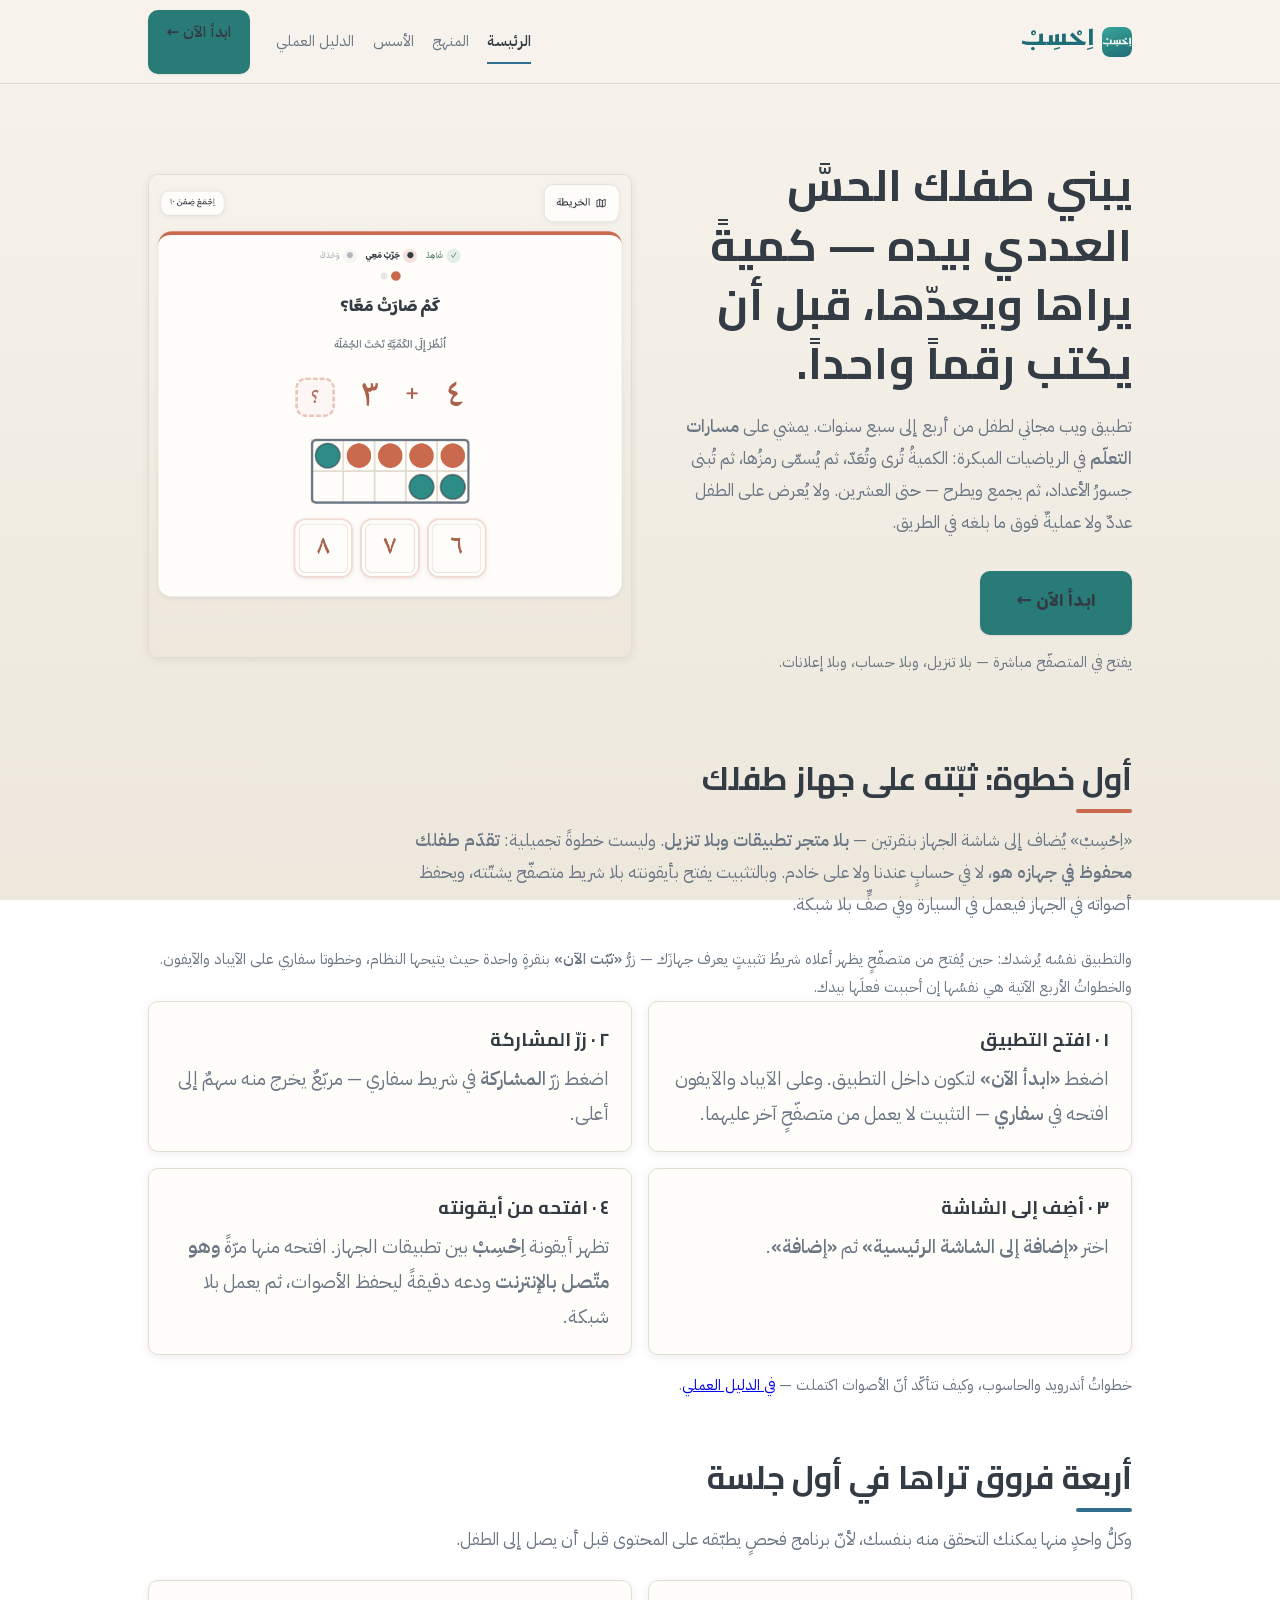
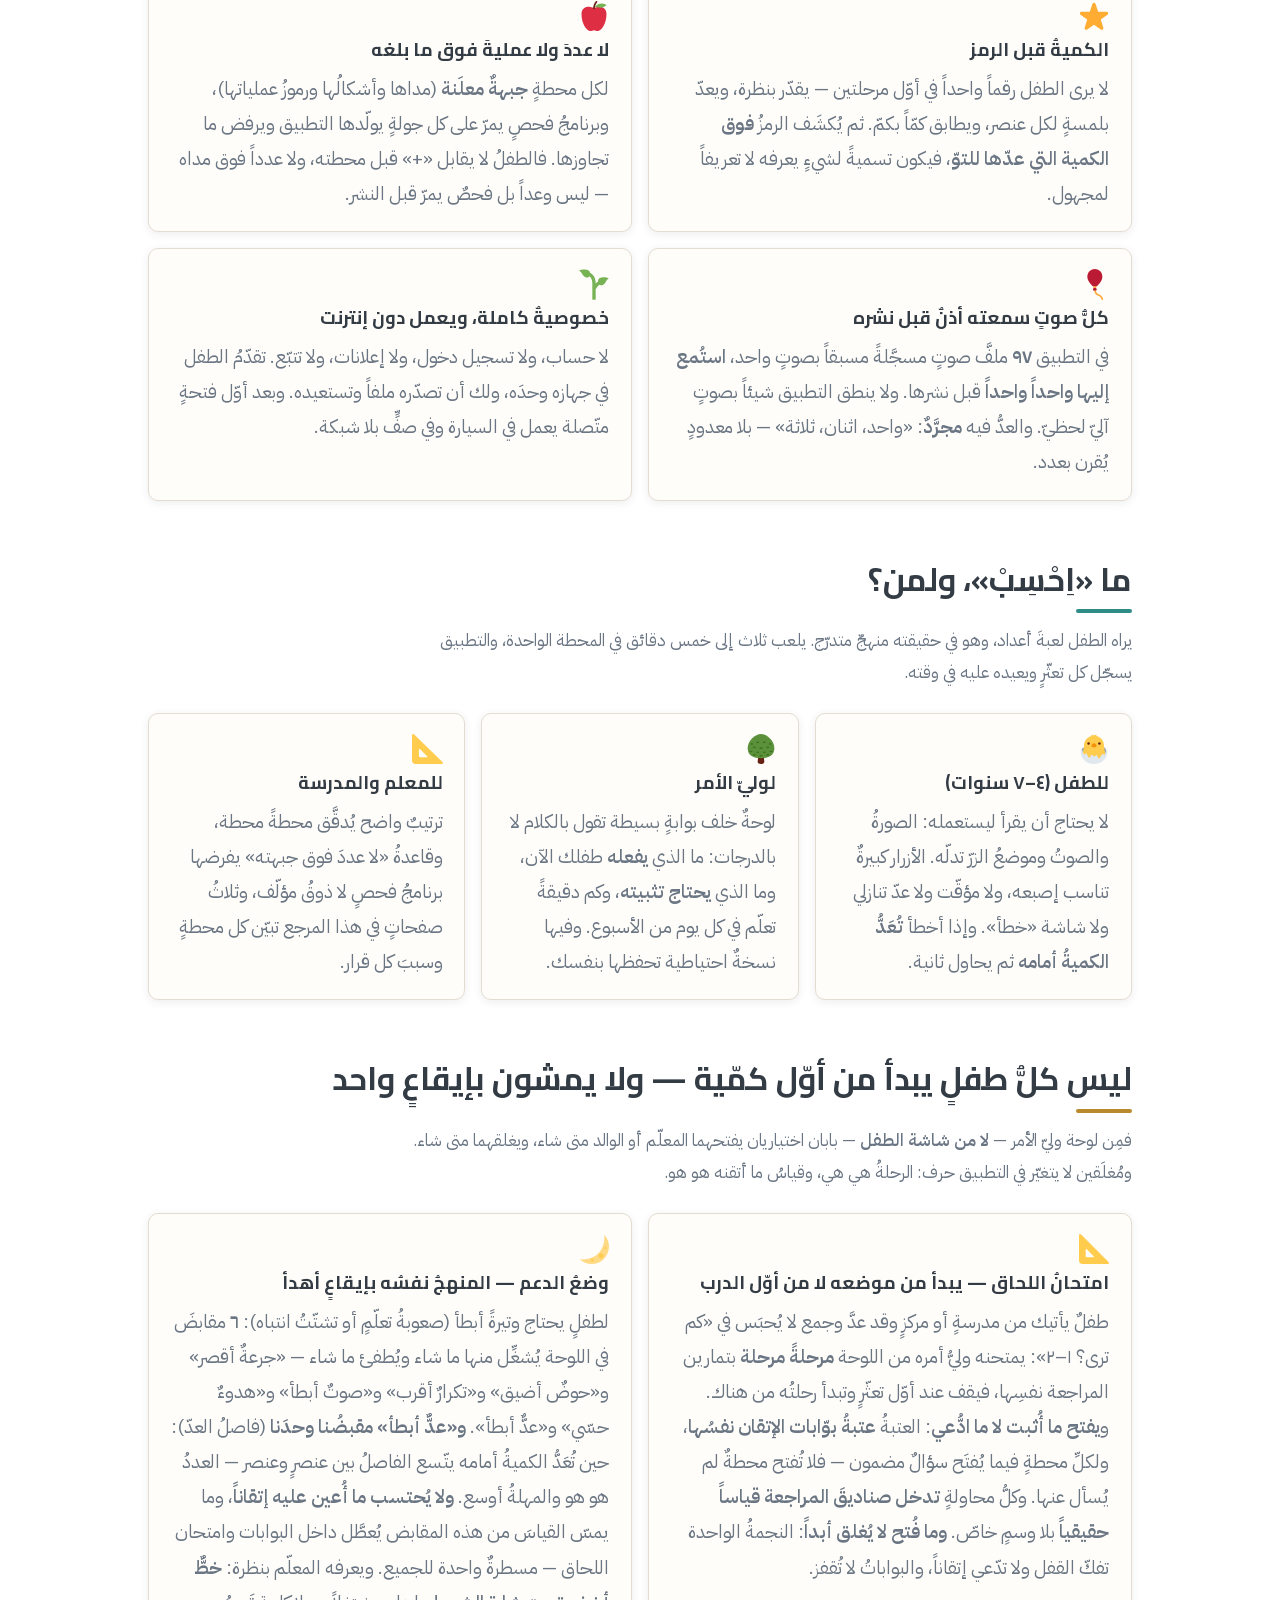
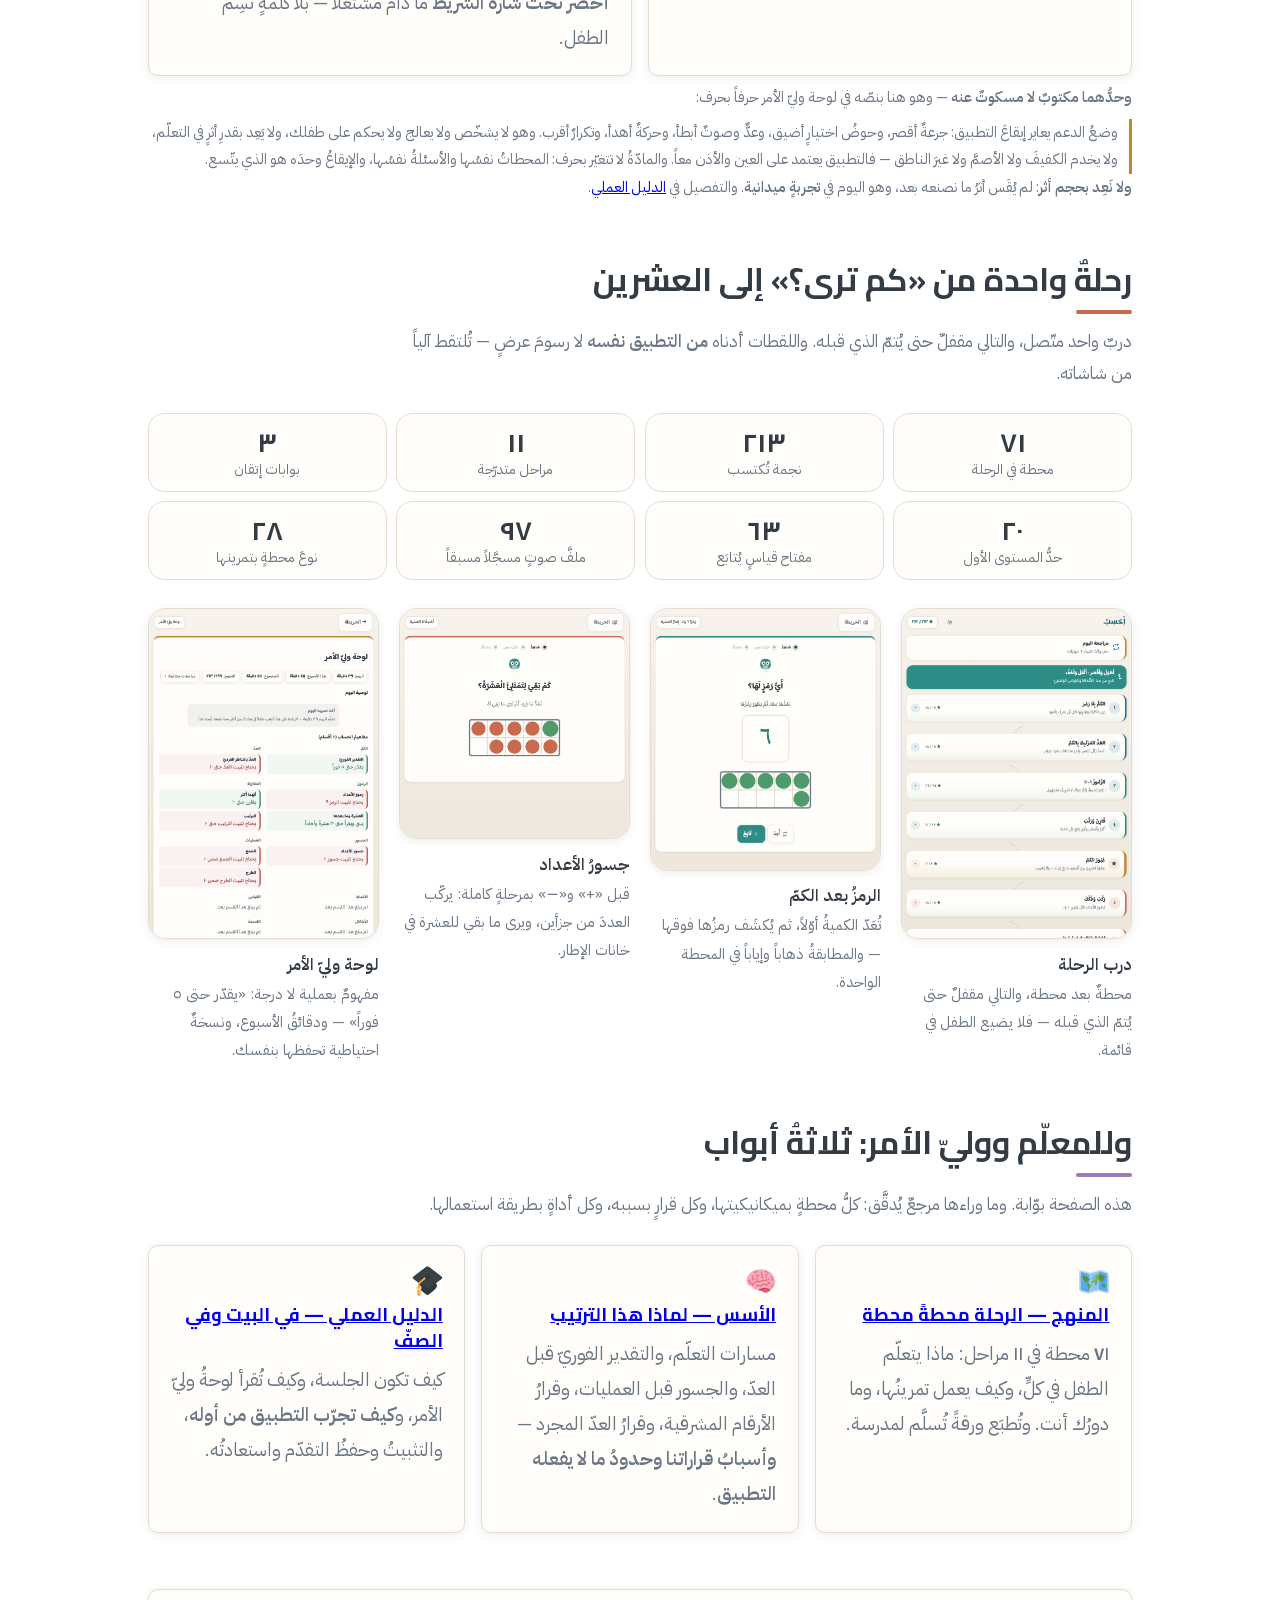
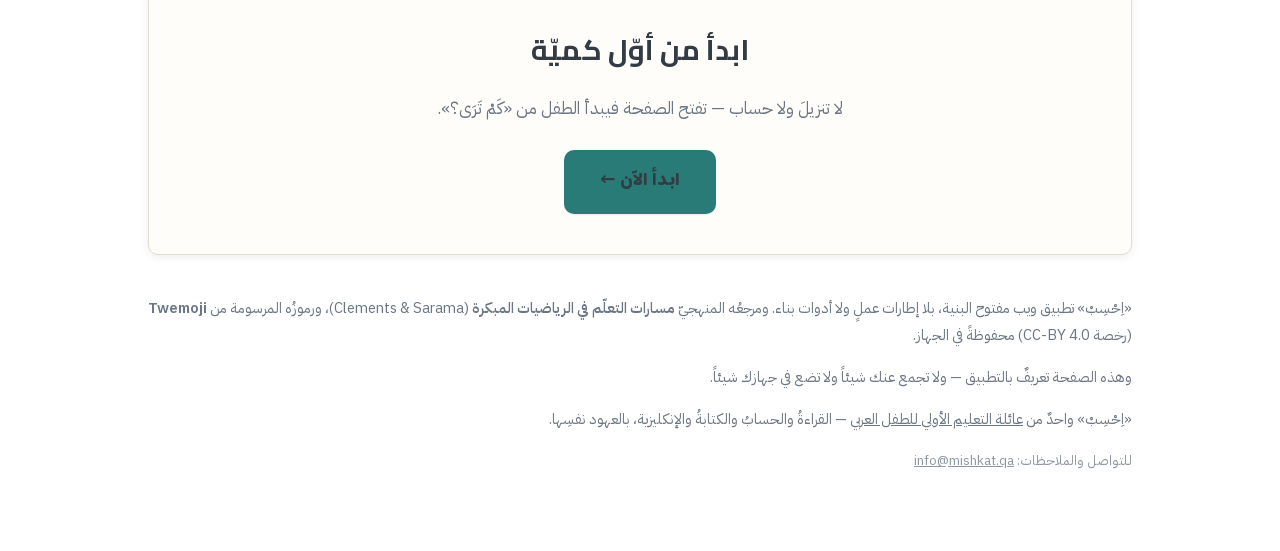
==== commit 377363f9: "الجلسة ت: قسمُ الميزتين في الرئيسة — حدٌّ محقونٌ من مصدره ومقابضُ مجرودة القسمُ مستقلٌّ بعنوانه («لي" ====
--- a/app/welcome/index.html
+++ b/app/welcome/index.html
@@ -240,6 +240,76 @@
             </p>
           </article>
         </div>
+      </section>
+
+      <!-- ————— لكلِّ طفلٍ موضعُه وإيقاعُه ————— -->
+      <!--
+        **الميزتان قسمٌ مستقلٌّ بعنوانه** (أمر المالك عبر مدير المجموعة، ١٧ أغسطس
+        ٢٠٢٦ — `2026-08-17-features-need-their-own-sections.md`): كانتا بطاقتين في
+        الدليل وحدَه، فلا يراهما مديرُ مركزٍ يقرأ الرئيسة — **وهما أوّلُ ما يسأل
+        عنه**. فالعنوانُ يخاطب **الحاجة** لا الميزة، والاسمان في البطاقتين تحته.
+        **وحدُّهما مكتوبٌ تحتهما لا مسكوتٌ عنه**، ونصُّه **نصُّ اللوحة حرفاً بحرف**
+        (`support.PROMISE` — لا مُعادَ صياغةٍ هنا): يحرس المواضعَ الثلاثة (اللوحةُ
+        والدليلُ وهذه) بابُ `tools/test_welcome.mjs` العاشر، ويحمرّ يومَ تسقط
+        عبارةٌ من الحدّ أو يُزاد مقبضٌ في `support.js` ولا يُسمَّى هنا.
+      -->
+      <section class="w-section" id="pace" style="--accent: var(--accent-gate)">
+        <h2>ليس كلُّ طفلٍ يبدأ من أوّل كمّية — ولا يمشون بإيقاعٍ واحد</h2>
+        <p class="w-lede">
+          فمِن لوحة وليّ الأمر — <b>لا من شاشة الطفل</b> — بابان اختياريان
+          يفتحهما المعلّم أو الوالد متى شاء، ويغلقهما متى شاء. ومُغلَقين لا
+          يتغيّر في التطبيق حرف: الرحلةُ هي هي، وقياسُ ما أتقنه هو هو.
+        </p>
+        <div class="w-cards">
+          <article class="w-card" style="--accent: var(--accent-gate)">
+            <div class="w-face">
+              <img loading="lazy" src="../emoji/1f4d0.svg" alt="" width="30" height="30" />
+            </div>
+            <h3>امتحانُ اللحاق — يبدأ من موضعه لا من أوّل الدرب</h3>
+            <p>
+              طفلٌ يأتيك من مدرسةٍ أو مركزٍ وقد عدَّ وجمع لا يُحبَس في «كم ترى؟
+              ١–٢»: يمتحنه وليُّ أمره من اللوحة <b>مرحلةً مرحلة</b> بتمارين
+              المراجعة نفسِها، فيقف عند أوّل تعثّرٍ وتبدأ رحلتُه من هناك.
+              و<b>يفتح ما أُثبت لا ما ادُّعي</b>: العتبةُ
+              <b>عتبةُ بوّابات الإتقان نفسُها</b>، ولكلِّ محطةٍ فيما يُفتَح سؤالٌ
+              مضمون — فلا تُفتح محطةٌ لم يُسأل عنها. وكلُّ محاولةٍ
+              <b>تدخل صناديقَ المراجعة قياساً حقيقياً</b> بلا وسمٍ خاصّ.
+              <b>وما فُتح لا يُغلق أبداً</b>: النجمةُ الواحدة تفكّ القفل ولا
+              تدّعي إتقاناً، والبواباتُ لا تُقفز.
+            </p>
+          </article>
+          <article class="w-card" style="--accent: var(--accent-gate)">
+            <div class="w-face">
+              <img loading="lazy" src="../emoji/1f319.svg" alt="" width="30" height="30" />
+            </div>
+            <h3>وضعُ الدعم — المنهجُ نفسُه بإيقاعٍ أهدأ</h3>
+            <p>
+              لطفلٍ يحتاج وتيرةً أبطأ (صعوبةُ تعلّمٍ أو تشتّتُ انتباه):
+              <b data-stat="knobs">٦</b> مقابضَ في اللوحة يُشغِّل منها ما شاء
+              ويُطفئ ما شاء — «جرعةٌ أقصر» و«حوضٌ أضيق» و«تكرارٌ أقرب» و«صوتٌ
+              أبطأ» و«هدوءٌ حسّي» و«عدٌّ أبطأ». <b>و«عدٌّ أبطأ» مقبضُنا وحدَنا</b>
+              (فاصلُ العدّ): حين تُعَدُّ الكميةُ أمامه يتّسع الفاصلُ بين عنصرٍ
+              وعنصر — العددُ هو هو والمهلةُ أوسع. <b>ولا يُحتسب ما أُعين عليه
+              إتقاناً</b>، وما يمسّ القياسَ من هذه المقابض يُعطَّل داخل البوابات
+              وامتحان اللحاق — مسطرةٌ واحدة للجميع. ويعرفه المعلّم بنظرة:
+              <b>خطٌّ أخضر تحت شارة الشريط</b> ما دام مشتغلاً — بلا كلمةٍ تَسِمُ
+              الطفل.
+            </p>
+          </article>
+        </div>
+        <p class="w-sec-note">
+          <b>وحدُّهما مكتوبٌ لا مسكوتٌ عنه</b> — وهو هنا بنصّه في لوحة وليّ الأمر
+          حرفاً بحرف:
+          <span class="w-promise">وضعُ الدعم يعاير إيقاعَ التطبيق: جرعةٌ
+          أقصر، وحوضُ اختيارٍ أضيق، وعدٌّ وصوتٌ أبطأ، وحركةٌ أهدأ، وتكرارٌ
+          أقرب. وهو لا يشخّص ولا يعالج ولا يحكم على طفلك، ولا يَعِد بقدرِ
+          أثرٍ في التعلّم، ولا يخدم الكفيفَ ولا الأصمَّ ولا غيرَ الناطق —
+          فالتطبيق يعتمد على العين والأذن معاً. والمادّةُ لا تتغيّر بحرف:
+          المحطاتُ نفسُها والأسئلةُ نفسُها، والإيقاعُ وحدَه هو الذي يتّسع.</span>
+          <b>ولا نَعِد بحجم أثر</b>: لم يُقَس أثرُ ما نصنعه بعد، وهو اليوم في
+          <b>تجربةٍ ميدانية</b>. والتفصيل في
+          <a href="guide.html">الدليل العملي</a>.
+        </p>
       </section>
 
       <!-- ————— أرقام ولقطات ————— -->
--- a/app/css/app.css
+++ b/app/css/app.css
@@ -96,7 +96,13 @@
   --accent-pattern: #9A7BB8;    /* الأنماط والقياس (بنفسجيّ ناعم) — المرحلة ٨ */
   --accent-gate: #B98A2E;       /* البوابات والمراجعة (عنبريّ) */
 
-  --star: #2E8C86;              /* النجوم والفعل الرئيس — فيروزيّ لا ذهبيّ */
+  /* النجومُ والفعلُ الرئيس — فيروزيّ لا ذهبيّ. **وكان `#2E8C86` فقِيس فإذا حبرُه
+     ٤٫٠٣:١** (معايرةُ الجلسة م١٠، والعتبة ٤٫٥): وهو اللونُ الوحيد في اللوح يحمل
+     **نصّاً** على ظهره (زرُّ الفعل و«تابِعْ من هنا»)، فلا يكفي فيه ما يكفي لشكلٍ
+     يُرى. فعُمِّق حتى بلغ **٥٫٠٢:١** بالبياض — نفسُ الغالب (١٧٦°) ونفسُ العائلة،
+     ويحرسه `check_contrast.mjs` نهاراً وليلاً. (و`--accent-numeral` باقٍ على
+     الأصل: لونُ مرحلةٍ لا ظهرُ نصّ، و`--brand-2` علامةٌ لا تُمَسّ.) */
+  --star: #287B76;
   --ok: #4E9A6B;                /* صواب — مطفأ */
   --err: #C4605A;               /* خطأ — لا يصرخ */
 
@@ -280,10 +286,14 @@
 
 .btn:active { transform: scale(.96); }
 
+/* زرّا «بلِّغنا» رابطان لا زرّان (الجلسة غ): يُفتحان ولا يُجلَبان — فيلبسان زيَّ
+   الأزرار كاملاً، ولا يبقى فيهما حبرُ المتصفّح ولا خطُّه وسط لوحةٍ أزرارُها بلا ذلك. */
+a.btn { color: inherit; text-decoration: none; }
+
 .btn--primary {
   background: var(--star);
   border-color: transparent;
-  color: #fff;
+  color: var(--on-accent);
   font-weight: 700;
 }
 
@@ -304,7 +314,7 @@
   padding: .9rem 1.1rem;
   border-radius: var(--radius);
   background: var(--star);
-  color: #fff;
+  color: var(--on-accent);
   box-shadow: var(--shadow);
   text-align: start;
   transition: transform .15s ease;
@@ -314,7 +324,10 @@
 .continue .continue-face { font-family: var(--font-num); font-size: 2rem; line-height: 1.4; }
 .continue .continue-text { display: flex; flex-direction: column; }
 .continue b { font-size: 1.1rem; }
-.continue small { opacity: .85; }
+/* وسطرُها الثاني **بلا تخفيف**: كان `opacity: .85` فقِيس فإذا هو ٤٫١١:١ على اللون
+   المعمَّق — والشفافُ يُقاس مخفَّفاً لا بقيمته المكتوبة. وهدأتُه من حجمه ووزنه، لا
+   من حبرٍ يُنصَّف. (وبطاقةُ المراجعة تخفضه عندها بحبرها الخاص.) */
+.continue small { opacity: 1; }
 
 /* بطاقة مراجعة اليوم: بطاقة هادئة بحافة البوابات — لا تنافس «تابع من هنا» */
 .continue--review {
@@ -1112,17 +1125,19 @@
   gap: .5rem 1rem;
   padding: .6rem 1rem;
   background: var(--accent-gate);
-  color: #fff;
+  color: var(--on-accent);
   font-size: .95rem;
   line-height: 1.5;
 }
 
+/* وحدُّ الزرّ **من حبره هو** (`currentColor`) لا من بياضٍ مكتوب: فحين يُقلَب الحبرُ
+   ليلاً ينقلب الحدُّ معه، وحين يُبدَّل اللوحُ يتبعه بلا سطرٍ يُعدَّل. */
 .preview-bar .btn {
   min-height: 2.25rem;
   padding: .25rem .9rem;
   font-size: .9rem;
-  color: #fff;
-  border-color: color-mix(in srgb, #fff 55%, transparent);
+  color: inherit;
+  border-color: color-mix(in srgb, currentColor 55%, transparent);
 }
 
 /* **شريطُ التثبيت** (منقولُ اقرأ `read@260bf48` — أمرُ المالك للعائلة كلِّها،
@@ -1755,6 +1770,50 @@
 .q-solve--bridge .q-fact-fig > .figure { --unit: .72px; }
 .q-solve--bridge .q-fact-part > .figure { --unit: .72px; }
 .q-solve--bridge .q-meet { gap: 1.4rem; align-items: flex-start; }
+
+/* ————— العبورُ يُرى: نقاطٌ تنتقل إلى خانات الإطار (بلاغ الميدان ٧) —————
+
+   **طبقةٌ فوق الشكلين لا كمّيةٌ فيهما**: النقطةُ الطائرة `span` بلا `data-mark`، فلا
+   يتبدّل ما يقرؤه قارئُ المصيِّر ولا جوابُ التمرين. وموضعُها من الرسم بعد التنسيق
+   (`getBoundingClientRect`)، فالطبقةُ **مثبَّتةٌ بالمنظور** (`fixed`) لتتّفق الإحداثيتان.
+   **وزمنُها من `teens.js`** (`--cross-ms`) — مصدرٌ واحد للحركة وللانتظار. */
+.q-cross { position: fixed; inset: 0; z-index: 5; pointer-events: none; }
+
+.q-fly {
+  position: absolute;
+  border-radius: 50%;
+  background: var(--accent, var(--accent-quantity));
+  transition: transform var(--cross-ms, 320ms) ease-in-out;
+}
+
+/* ومكانُ المغادر يبقى شاغراً يُرى — فيُعرَف من أين عبر (نظيرُ «ما غادر يُشطَب») */
+.fig-dot.is-crossed { fill: none; stroke: var(--ink-soft); stroke-width: 4; opacity: .45; }
+
+/* ————— سكونُ الحركة: تفضيلُ النظام و«الهدوءُ الحسّي» نصٌّ واحد —————
+
+   **ومَن طلب سكونَ الحركة يُعطَه**: النقطةُ تحلّ في خانتها بلا انزلاق، ويبقى العبورُ
+   **واحدةً بعد واحدة** — فالدرسُ في التتابع لا في الانزلاق. ونبضُ المحطة التالية على
+   الخريطة حركةٌ **لا تنتهي** (`infinite`)، وهي أظهرُ ما يشغل عيناً تتعب بالحركة.
+
+   **والكتلتان نصٌّ واحد** (وضعُ الدعم — الجلسة د): ما يفعله تفضيلُ «خفض الحركة» في
+   النظام هو عينُ ما يفعله مقبضُ الهدوء — فلا وعدَ في لوحةٍ يزيد على ما يقع في اللوح.
+   ولأنّ CSS لا تجمع محدِّداً مع `@media` في قاعدةٍ واحدة، **يحرس `test_support.mjs`
+   تطابقَ الكتلتين إعلاناً بإعلان** فلا تفترقان بيدٍ قادمة. */
+@media (prefers-reduced-motion: reduce) {
+  .q-fly { transition-duration: 1ms; }
+  .node--next .node-face { animation: none; }
+}
+
+:root.calm .q-fly { transition-duration: 1ms; }
+:root.calm .node--next .node-face { animation: none; }
+
+/* **مؤشّرُ وضع الدعم** (بند العقد ٦): خطٌّ في شارة الشريط اللاصق يعرفه البالغُ بنظرة
+   — **بلا كلمةٍ تَسِمُ الطفل ولا رمزِ بطء** (اسمُه في `title` على الشريط لوليّ الأمر
+   وحدَه)، **ولا يزحزح تخطيطاً**: ظلٌّ داخليّ لا حدٌّ يزيد ارتفاعاً ولا حشوةً، وظلُّ
+   الشارة الأصليُّ باقٍ معه. ويغيب بإطفاء الوضع (الصنفُ من `main.js`). */
+:root.support-on .topbar .pill {
+  box-shadow: var(--shadow), inset 0 -3px 0 var(--star-text);
+}
 
 /* شريطُ النمط ومشهدُ القياس: بطلا شاشتيهما، ويُفردان على عرض البطاقة */
 .q-solve--pattern,
--- a/app/welcome/welcome.css
+++ b/app/welcome/welcome.css
@@ -308,6 +308,13 @@
 /* الأسس الخمسة: رقمٌ بلونٍ من ألوان مراحل التطبيق (اللون لا يحمل معنى وحده — معه رقمه) */
 .w-basis .w-card { border-inline-start: 6px solid var(--accent, var(--accent-quantity)); }
 
+/* **والرقمُ يُقرأ بحبر الصفحة واللونُ طوقٌ حوله** (تتمةُ م١٠ — حكم المدير، ١٦ أغسطس
+   ٢٠٢٦): كان الرقمُ `--on-accent` على لون المرحلة، فيقع نهاراً عند ٤٫٠٣:١ على
+   `--accent-numeral` وأدنى على غيره — **وقارئُه والدٌ يقرأ نصّاً** (٠٫٩٥–١ريم) فلا
+   إعفاءَ له بعتبة الرسم الكبير. ولا لونَ مرحلةٍ في اللوح يبلغ ٤٫٥ مع بياضٍ ولا مع
+   حبرٍ داكن، **فالعلاجُ في السطح لا في الحبر**: ورقٌ عميق وحبرُ المتن (٩٫٢٣ نهاراً
+   و١٣٫٨٦ ليلاً)، ويبقى لونُ المرحلة **طوقاً** فلا يفقد الرقمُ دلالتَه.
+   ويقيسهما `tools/check_contrast.mjs` بعتبة ٤٫٥ في الوضعين. */
 .w-num {
   display: inline-flex;
   align-items: center;
@@ -315,8 +322,9 @@
   width: 2.1rem;
   height: 2.1rem;
   border-radius: 50%;
-  background: var(--accent, var(--accent-quantity));
-  color: var(--on-accent);
+  background: var(--paper-deep);
+  color: var(--ink);
+  border: 2px solid var(--accent, var(--accent-quantity));
   font-weight: 700;
 }
 
@@ -617,6 +625,7 @@
 
 .w-time a { text-decoration: none; color: inherit; }
 
+/* وأختُه في القياس والعلّة (تتمةُ م١٠) — ورقٌ عميق وحبرُ المتن، واللونُ طوق. */
 .w-time .w-time-n {
   display: inline-flex;
   align-items: center;
@@ -624,8 +633,9 @@
   width: 1.9rem;
   height: 1.9rem;
   border-radius: 50%;
-  background: var(--accent, var(--accent-quantity));
-  color: var(--on-accent);
+  background: var(--paper-deep);
+  color: var(--ink);
+  border: 2px solid var(--accent, var(--accent-quantity));
   font-family: var(--font-head);
   font-size: .95rem;
 }
@@ -733,6 +743,15 @@
 }
 
 .w-what dd { margin: 0; color: var(--ink-soft); }
+
+/* **سطرُ الوعد الصادق** (الجلسة د): نصُّه نصُّ اللوحة حرفاً بحرف، ويُفرَد سطراً
+   مستقلاً بحدٍّ جانبيّ — فما يُقرأ هنا هو ما يُقرأ خلف بوابة وليّ الأمر. */
+.w-promise {
+  display: block;
+  margin-top: .5rem;
+  padding-inline-start: .7rem;
+  border-inline-start: 3px solid var(--accent, var(--accent-quantity));
+}
 
 @media (max-width: 40rem) {
   .w-what > div { grid-template-columns: 1fr; }
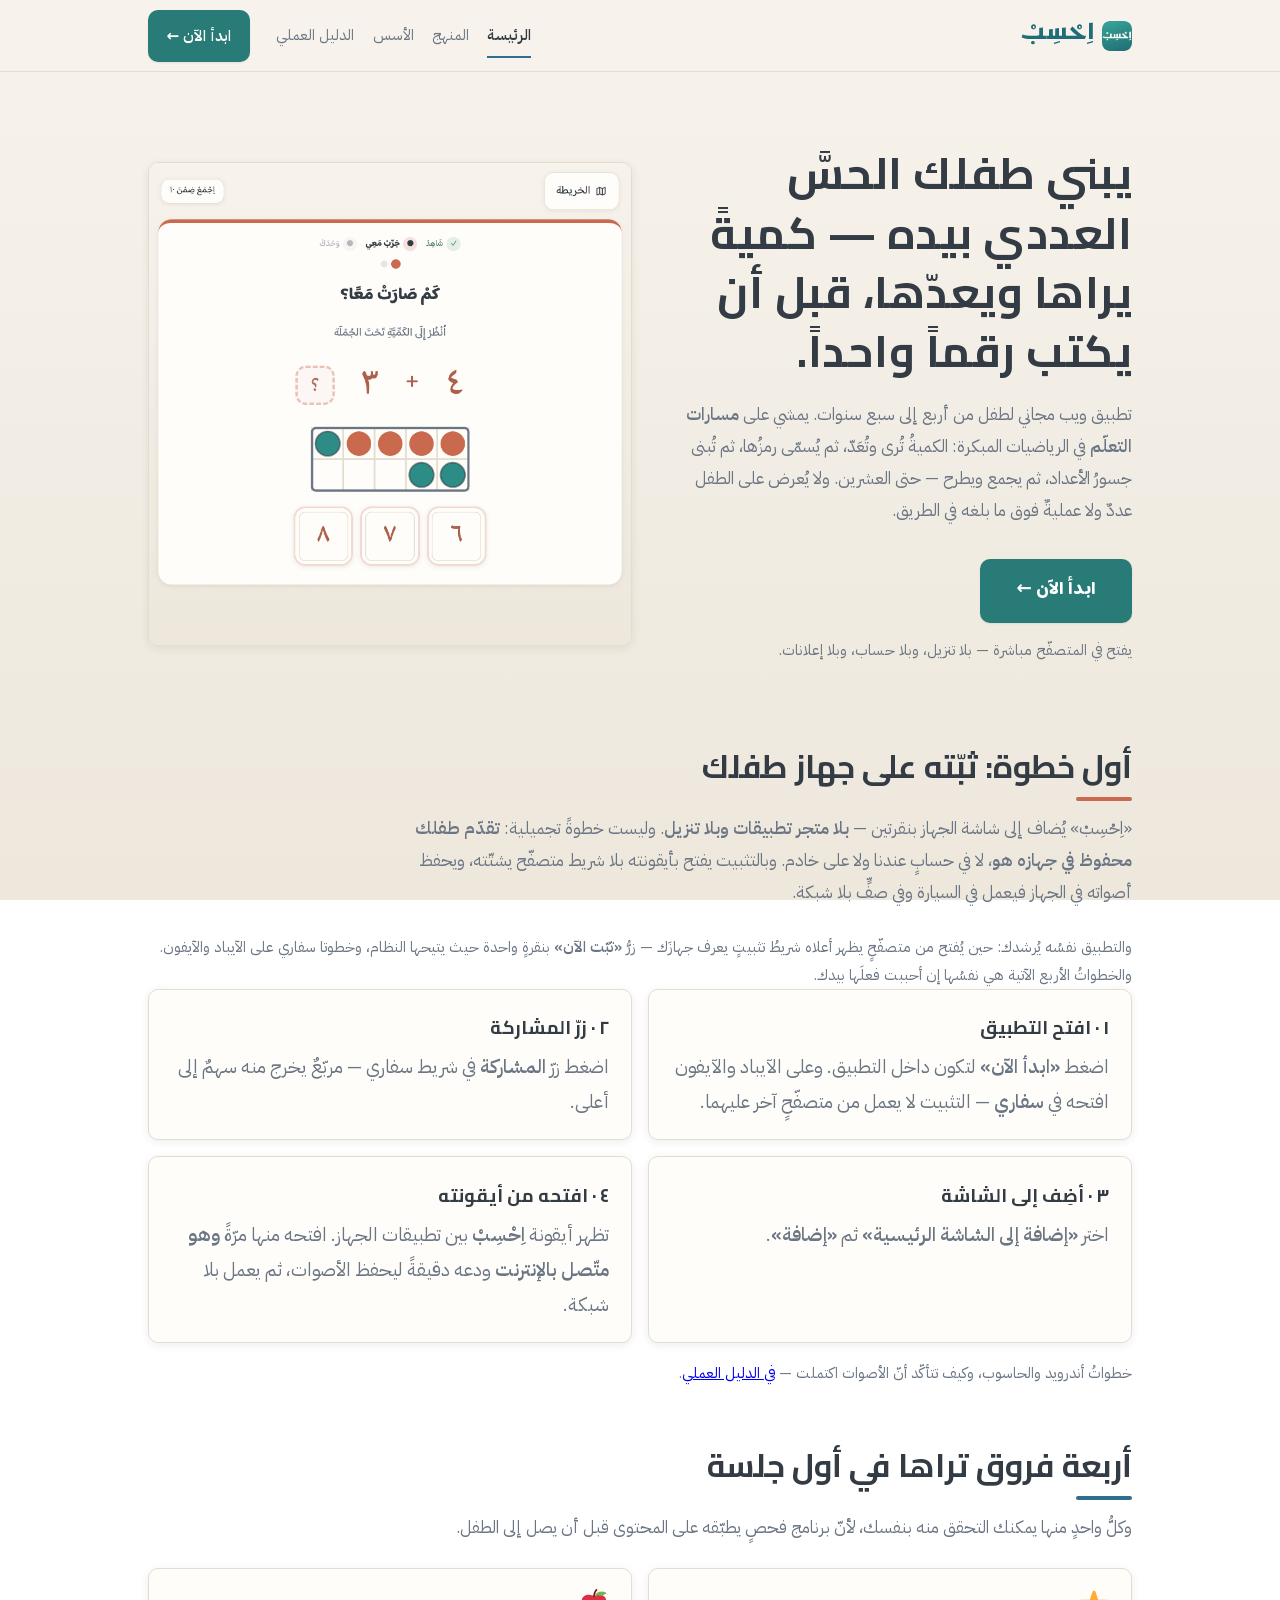
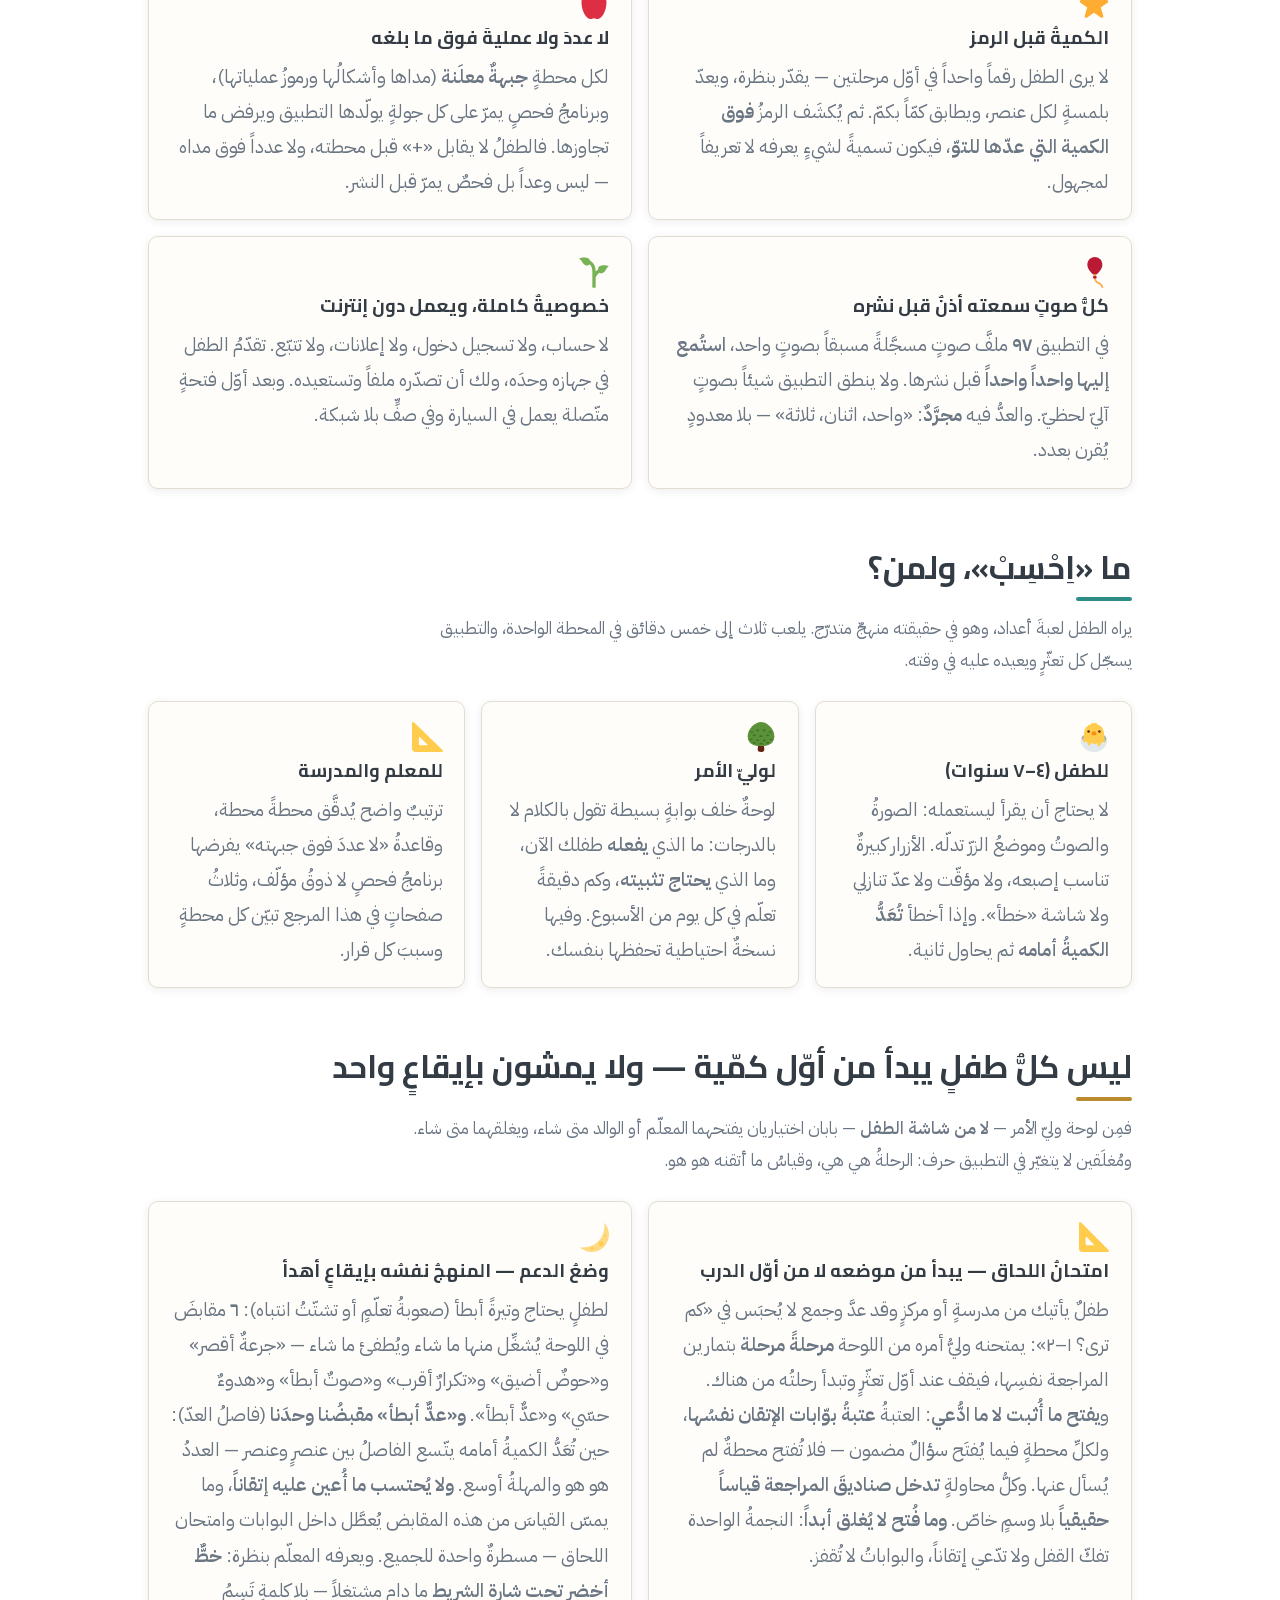
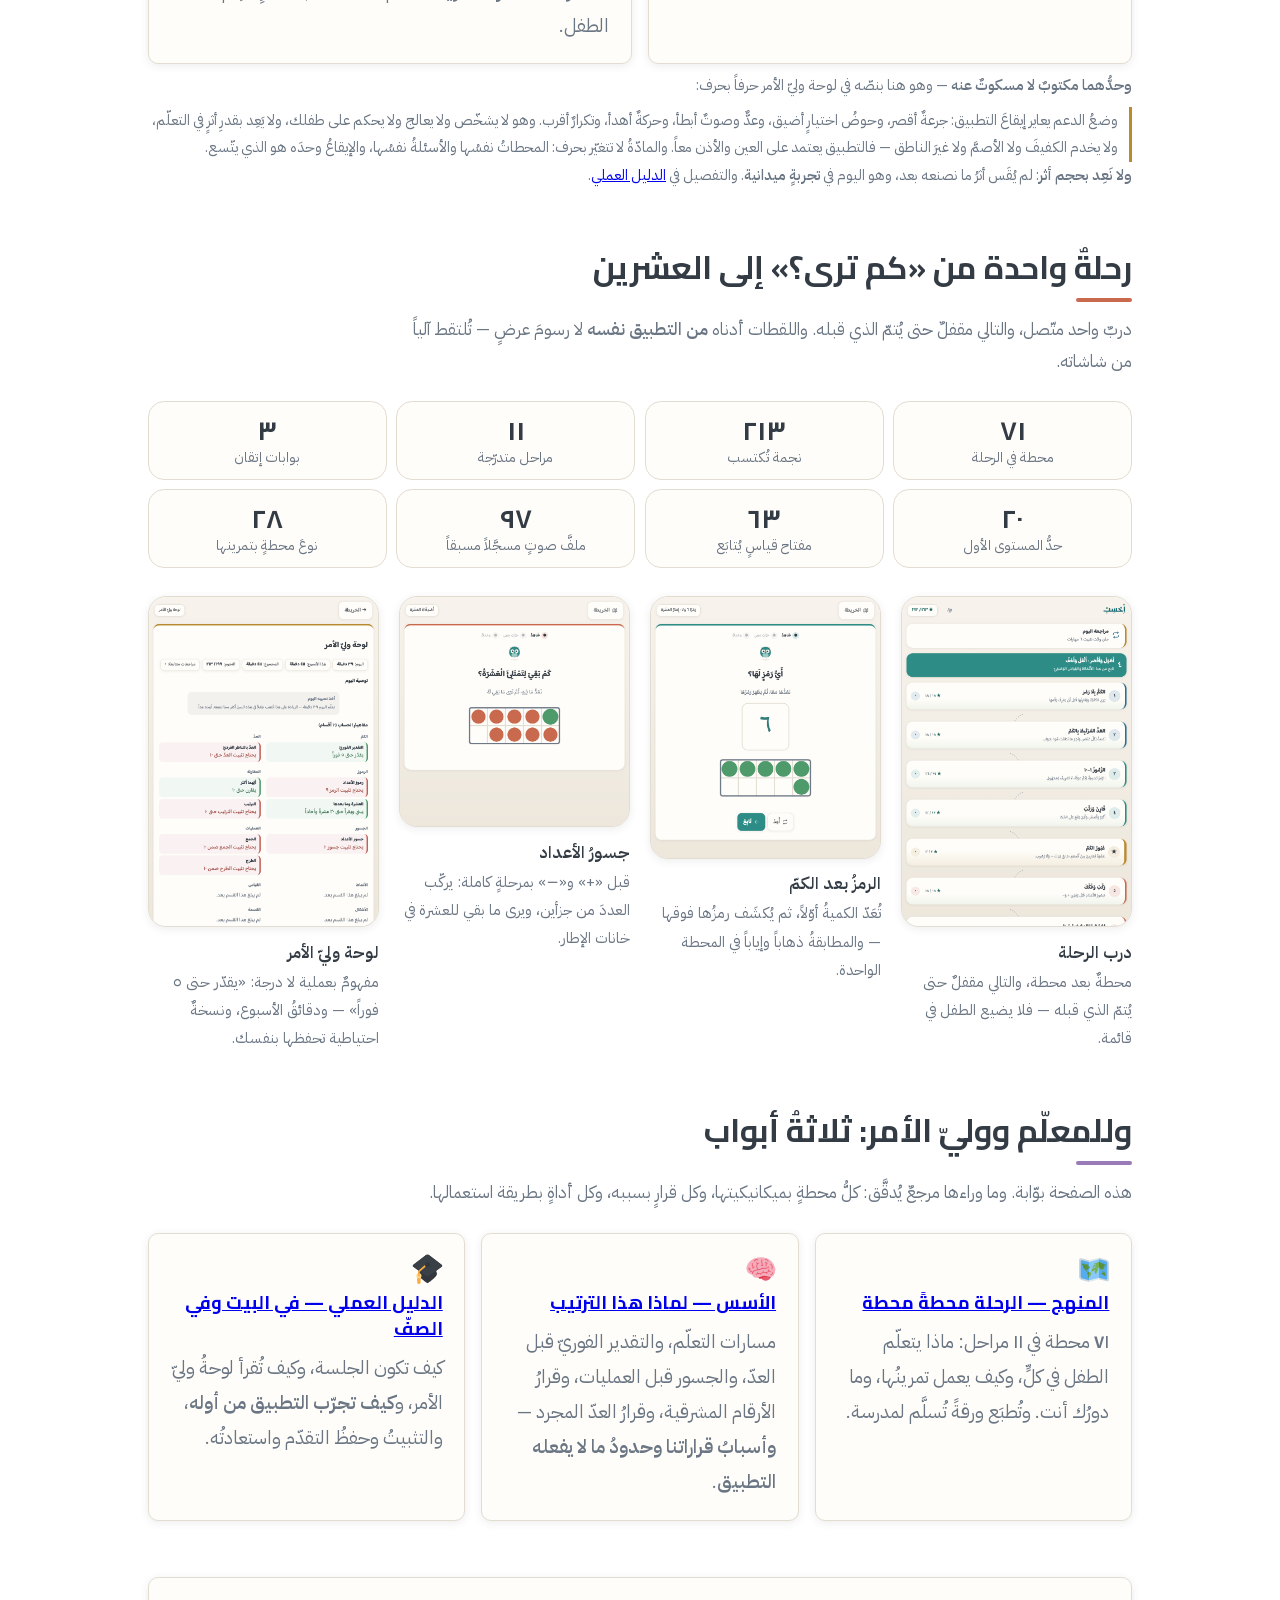
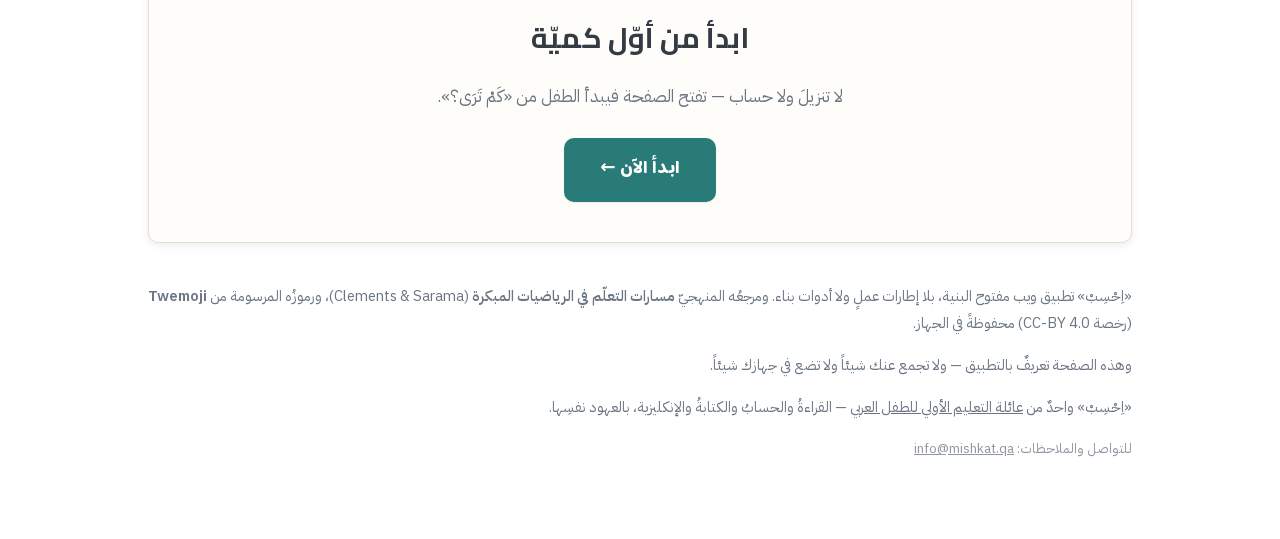
==== commit 1c369351: "توصيلُ الإصلاح لا صياغتُه: وسمُ نسخةٍ للوح التعريفية ورفعةُ قشرةٍ إلى v29 بلاغُ المالك الثاني («ما ي" ====
--- a/app/welcome/index.html
+++ b/app/welcome/index.html
@@ -22,7 +22,7 @@
       وأرقامٌ يحسبها الحارس (`tools/test_welcome.mjs`) لا تُكتب باليد.
     -->
     <link rel="stylesheet" href="../css/app.css" />
-    <link rel="stylesheet" href="welcome.css" />
+    <link rel="stylesheet" href="welcome.css?v=29" />
   </head>
   <body>
     <header class="w-top">
--- a/app/css/app.css
+++ b/app/css/app.css
@@ -287,8 +287,15 @@
 .btn:active { transform: scale(.96); }
 
 /* زرّا «بلِّغنا» رابطان لا زرّان (الجلسة غ): يُفتحان ولا يُجلَبان — فيلبسان زيَّ
-   الأزرار كاملاً، ولا يبقى فيهما حبرُ المتصفّح ولا خطُّه وسط لوحةٍ أزرارُها بلا ذلك. */
-a.btn { color: inherit; text-decoration: none; }
+   الأزرار كاملاً، ولا يبقى فيهما حبرُ المتصفّح ولا خطُّه وسط لوحةٍ أزرارُها بلا ذلك.
+
+   **والفعلُ الرئيس مستثنىً** (بلاغُ المالك، ١٧ أغسطس ٢٠٢٦ — «لون النص في الكبسة
+   يجب أن يكون أبيض»): `a.btn` **أخصُّ** من `.btn--primary`، فكان `inherit` يسلب
+   الحبرَ الأبيض (`--on-accent`) من كلِّ رابطٍ يلبس زيَّ الفعل الرئيس — وهي أزرارُ
+   «ابدأ الآن» في الصفحات التعريفية كلِّها. **ولا أثرَ للاستثناء في شاشة طفل**:
+   كلُّ `btn--primary` في التطبيق عنصرُه `<button>` لا رابط. */
+a.btn:not(.btn--primary) { color: inherit; }
+a.btn { text-decoration: none; }
 
 .btn--primary {
   background: var(--star);
--- a/app/welcome/welcome.css
+++ b/app/welcome/welcome.css
@@ -116,6 +116,14 @@
 
 /* ولونُ الفعل الرئيس يبقى لأصله في `app.css` — لذلك يُستثنى هنا */
 .w-wrap a.btn:not(.btn--primary) { color: var(--ink); }
+
+/* **وحبرُ الفعل الرئيس يُعلَن هنا صراحةً** (بلاغُ المالك الثاني، ١٧ أغسطس ٢٠٢٦:
+   «ما يزال أسودَ حبرُ زرّ ابدأ الآن» — بعد إصلاح `app.css`): وعلّتُه **من أين
+   يأتي اللوح** لا ما فيه — الصفحةُ مستثناةٌ من عامل الخدمة، **و`css/app.css`
+   في قشرته** (`SHELL`)، فمن زار قبل اليوم يُخدَم لوحَ `v28` القديم ما دامت
+   القشرةُ لم تُبطَل. فرُفعت القشرةُ إلى `v29`، **وأُعلن الحبرُ هنا** كذلك — في
+   ملفٍّ لا يدخل القشرة أبداً — فيصحّ الزرّان ولو خُدم اللوحُ القديم. */
+.w-wrap a.btn--primary, .w-topnav a.btn--primary { color: var(--on-accent); }
 
 .w-section {
   margin: 3.5rem 0 0;
@@ -541,12 +549,22 @@
   border-bottom-color: var(--accent-quantity);
 }
 
-/* زرُّ البدء يبقى زرّاً — ومسافةٌ تفصله عن الروابط فلا يُقرأ خامسَها */
+/* زرُّ البدء يبقى زرّاً — ومسافةٌ تفصله عن الروابط فلا يُقرأ خامسَها.
+
+   **وثلاثةُ تصحيحاتٍ ببلاغ المالك** (١٧ أغسطس ٢٠٢٦ — «عريضةٌ زيادة، والكلام غير
+   متوسّط، ولونُه ليس أبيض»): (١) **`display` يُستردّ** — قاعدةُ روابط الشريط
+   أعلاه (`.w-topnav a`) **أخصُّ** من `.btn`، فكانت تردّه `inline-block` فيسقط
+   توسيطُ `.btn` (`justify-content` و`align-items` معاً) ويبقى النصُّ في صدر
+   صندوقه · (٢) **وارتفاعُه ارتفاعُ ترويسةٍ لراشد** (٥٢بك — فوق عتبة الروابط
+   الأزرارية ٤٨) لا ٦٤: تلك عتبةُ لمسِ الطفل، وموضعُها زرُّ المتن (`.w-start`)
+   لا شريطُ تنقّلٍ يقرؤه والد · (٣) **و`color: inherit` سقط** فعاد الحبرُ أبيضَ
+   من `.btn--primary` (وأصلُ العلّة استُثني في `app.css`). */
 .w-topnav a.btn {
+  display: inline-flex;
+  min-height: 3.25rem;
   margin-inline-start: .5rem;
   padding: .45rem 1.1rem;
   border-bottom: 0;
-  color: inherit;
 }
 
 /* صفحةٌ لم تُبنَ بعد: تُرى في البنية ولا تَعِد بنقرة (المرحلة الثانية) */
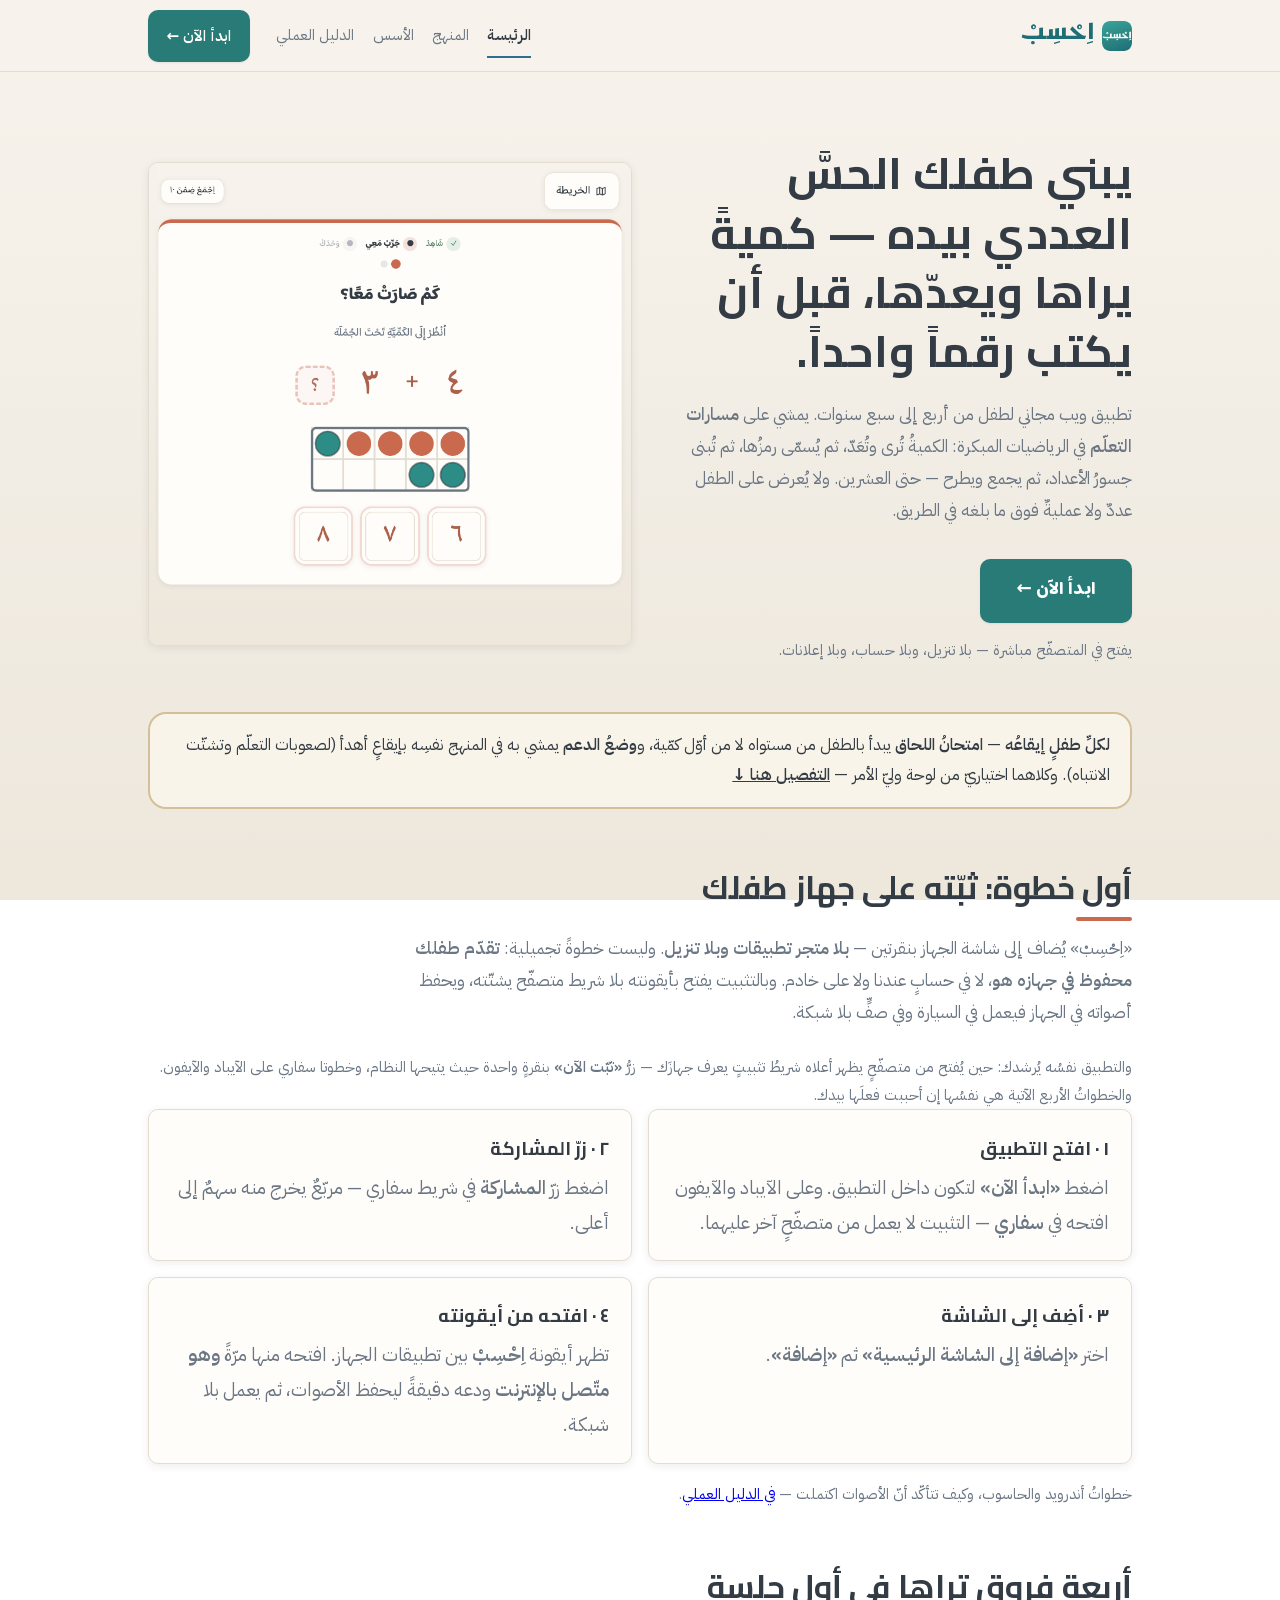
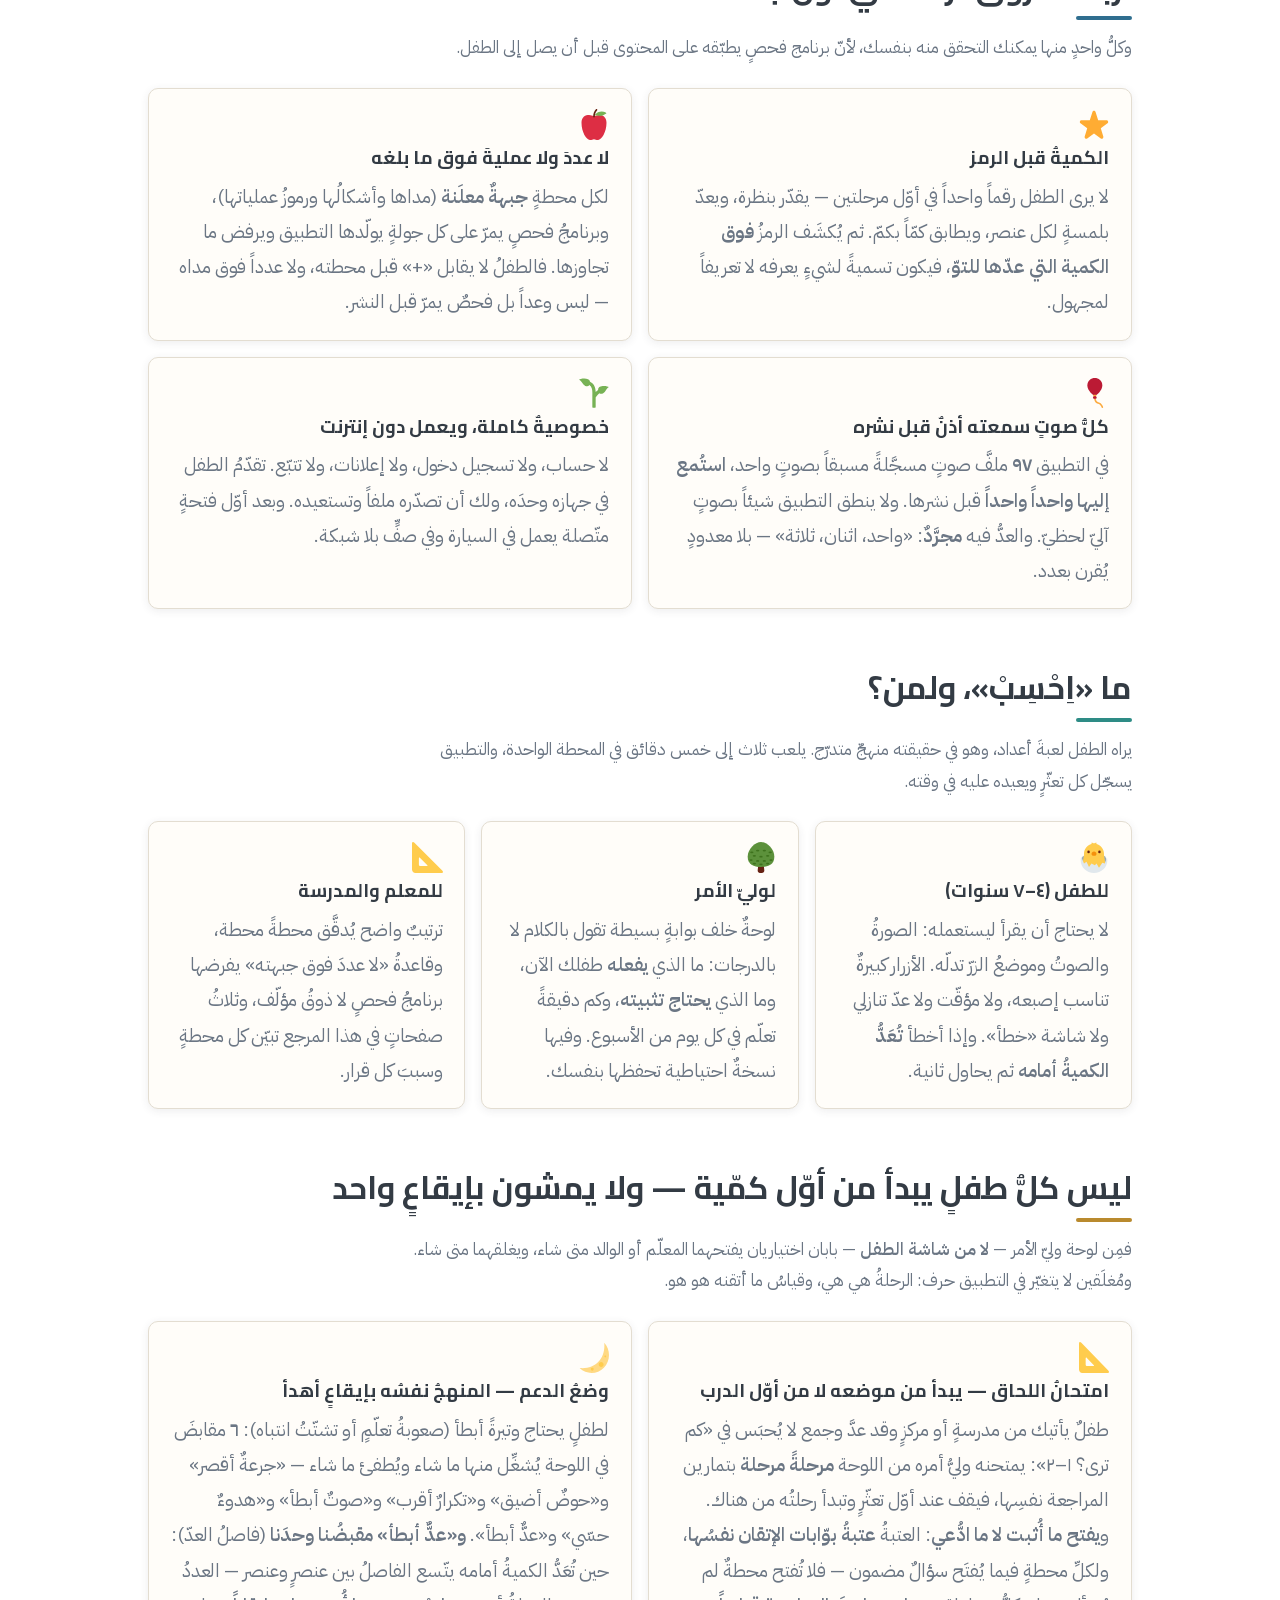
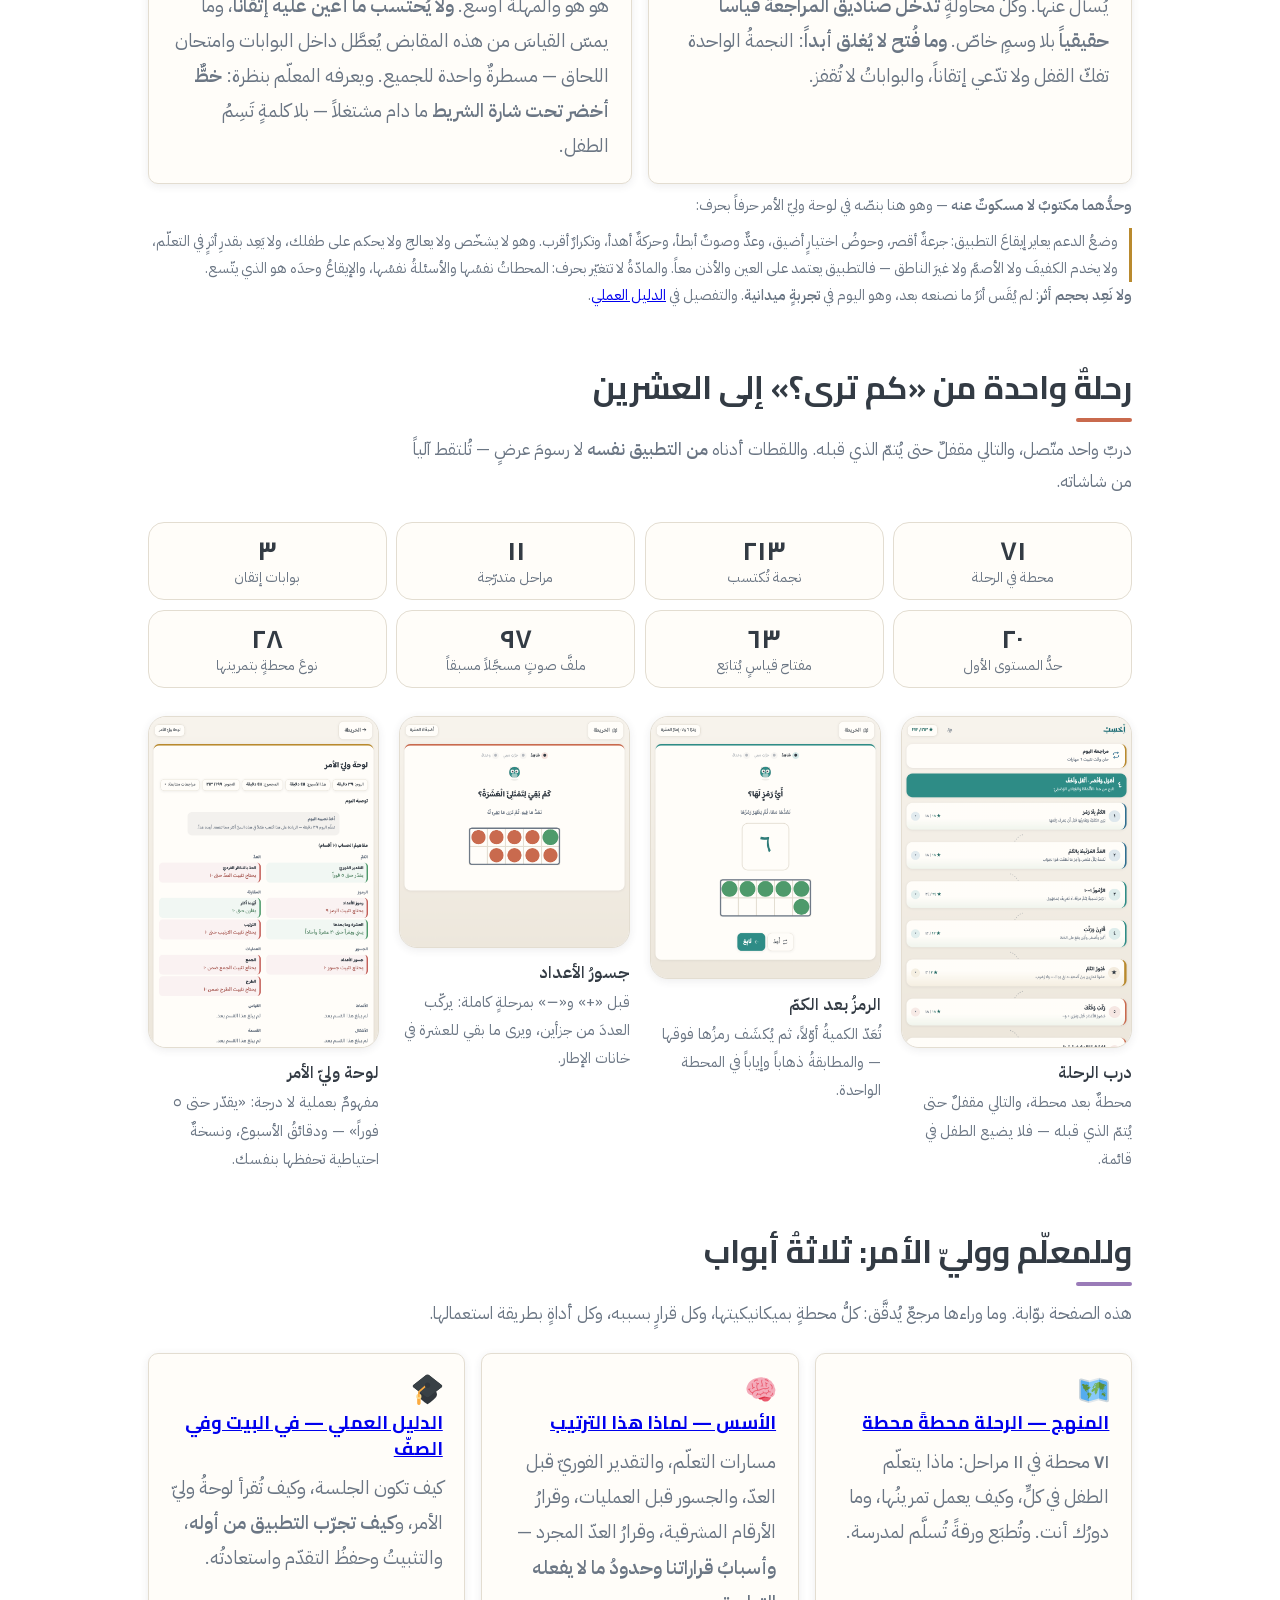
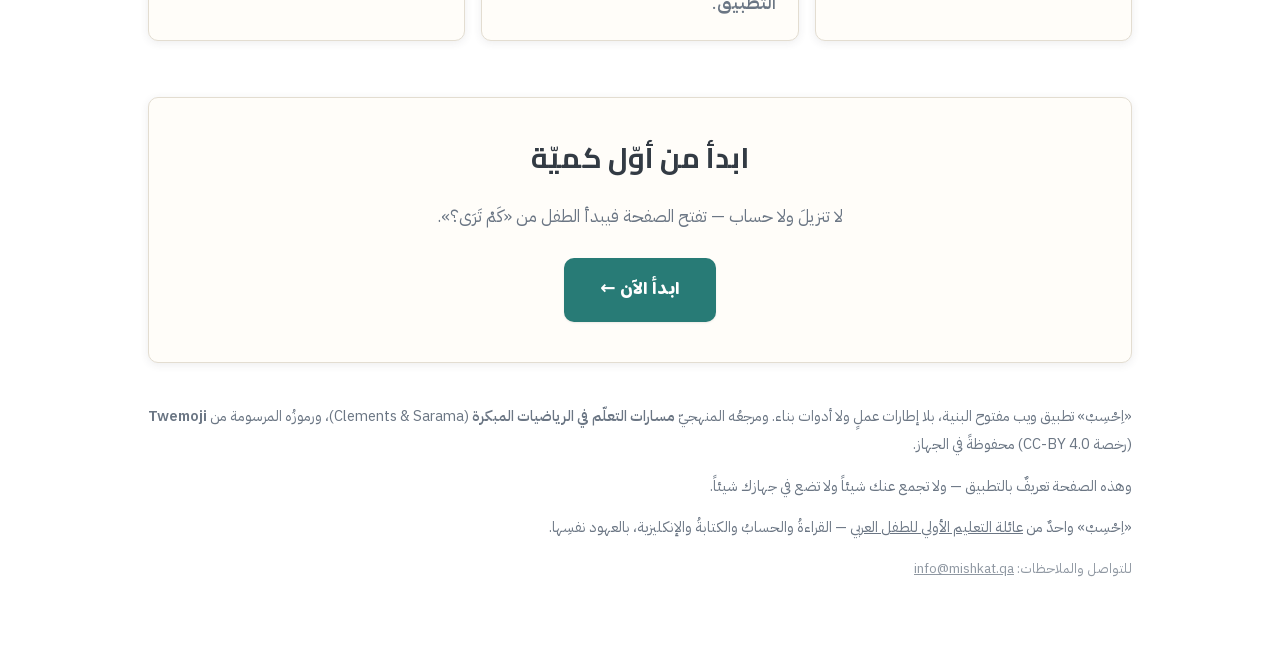
==== commit be4d0430: "الجلسة ث٢: شريطُ الإنصاف تحت الصدر، والنسخةُ تحفظ ما ضبطه المعلّم بلاغُ العائلة `2026-08-17-equity-b" ====
--- a/app/welcome/index.html
+++ b/app/welcome/index.html
@@ -22,7 +22,7 @@
       وأرقامٌ يحسبها الحارس (`tools/test_welcome.mjs`) لا تُكتب باليد.
     -->
     <link rel="stylesheet" href="../css/app.css" />
-    <link rel="stylesheet" href="welcome.css?v=29" />
+    <link rel="stylesheet" href="welcome.css?v=30" />
   </head>
   <body>
     <header class="w-top">
@@ -82,6 +82,26 @@
           />
         </figure>
       </header>
+
+      <!-- **شريطُ الإنصاف تحت الصدر مباشرة** (أمر المالك عبر مدير المجموعة، ١٧ أغسطس
+           ٢٠٢٦ — `2026-08-17-equity-band-under-hero.md`: «وضعُ الدعم في الواجهة أو
+           بعدها مباشرة لأهميته»):
+
+           **ولم يُحشَر في الصدر**: صدرُ الصفحة **وعدُ المنتَج** (ماذا يتعلّم طفلي؟)،
+           ولو صار عن ميزةٍ لضاع ما يبيع التطبيق لوالدٍ عاديّ. **ولم يُترك في العمق**
+           لأن مديرَ مركزٍ لا يمرّر. فسطران يُريان الميزتين لمن لا يمرّر،
+           **والتفصيلُ يبقى في قسمه** (`#pace` ببطاقتيه وفقرةِ حدّه) فلا تكرارَ ولا
+           تضخّم، **وترتيبُ ما قبله محفوظ**: التثبيتُ يبقى مقدَّماً على كل تفصيل —
+           هذا سطران فوقه لا قسمٌ يزاحمه. **ولونُه من لوح التطبيق** (`--accent-gate`،
+           لونُ قسم الميزتين نفسِه) **لا قيمةٌ منسوخة، ولا صورةَ فيه ولا جافاسكربت**. -->
+      <aside class="w-band">
+        <p>
+          <b>لكلِّ طفلٍ إيقاعُه</b> — <b>امتحانُ اللحاق</b> يبدأ بالطفل من مستواه
+          لا من أوّل كمّية، و<b>وضعُ الدعم</b> يمشي به في المنهج نفسِه بإيقاعٍ
+          أهدأ (لصعوبات التعلّم وتشتّت الانتباه). وكلاهما اختياريّ من لوحة وليّ
+          الأمر — <a href="#pace">التفصيل هنا ↓</a>
+        </p>
+      </aside>
 
       <!-- ————— أولُ خطوة: التثبيت ————— -->
       <!--
--- a/app/welcome/welcome.css
+++ b/app/welcome/welcome.css
@@ -125,10 +125,18 @@
    ملفٍّ لا يدخل القشرة أبداً — فيصحّ الزرّان ولو خُدم اللوحُ القديم. */
 .w-wrap a.btn--primary, .w-topnav a.btn--primary { color: var(--on-accent); }
 
+/* **وفراغُ النزول يفرغ للشريط اللاصق** (الجلسة ث٢): كان `1.5rem` فيحطّ عنوانُ القسم
+   على ٢٤بك من أعلى الشاشة **والشريطُ العلويُّ لاصقٌ فوقه** — فيختفي تحته ويبدو الرابطُ
+   كأنّه لم يعمل (وهو ما أمسكه حارسُ المتصفّح يومَ كُتب رابطُ شريط الإنصاف).
+   **والقيمُ مقيسةٌ لا مظنونة**: ارتفاعُ الشريط ١٥٦بك دون ٤٨٠ · ١١٠بك عندها · ٧٢بك
+   فوق ٥٦٠ (يلتفّ ضيقاً ويستوي واسعاً)، فلكلِّ مدىً فراغُه فوق قياسه. */
 .w-section {
   margin: 3.5rem 0 0;
-  scroll-margin-top: 1.5rem;
-}
+  scroll-margin-top: 5.5rem;
+}
+
+@media (max-width: 40rem) { .w-section { scroll-margin-top: 7.5rem; } }
+@media (max-width: 30rem) { .w-section { scroll-margin-top: 10.5rem; } }
 
 .w-section > h2 {
   font-size: clamp(1.5rem, 4vw, 2rem);
@@ -954,3 +962,29 @@
 .w-steps { margin: 0 0 1.5rem; }
 .w-steps svg { display: block; width: 100%; height: auto; }
 .w-steps figcaption { margin-top: .5rem; }
+
+/* **شريطُ الإنصاف** (أمر المالك، ١٧ أغسطس ٢٠٢٦): سطران تحت الصدر مباشرة يُريان
+   الميزتين لمن لا يمرّر، ويحيلان إلى قسمهما المفصَّل. **ولونُه من اللوح** —
+   `--accent-gate` لونُ قسم الميزتين نفسِه — لا قيمةٌ منسوخة.
+
+   **ويُعلن حبرَه كما أعلن أرضيّته**: من فرش لنفسه سطحاً غيرَ سطح الصفحة لا يترك
+   حبرَه للوراثة — فيُقاس ما يقرؤه الوالدُ بـ`tools/check_contrast.mjs` نهاراً
+   وليلاً. **ورابطُه بحبر الشريط لا بأزرق المتصفّح**: ذاك ليس في لوحنا ولا يُقاس،
+   فيُعرَف رابطاً بخطٍّ تحته وثِقَلٍ وسهمِ نزول. */
+.w-band {
+  margin: 1.5rem 0 0;
+  padding: 1rem 1.25rem;
+  border-radius: 18px;
+  border: 2px solid color-mix(in srgb, var(--accent-gate) 35%, var(--line));
+  background: color-mix(in srgb, var(--accent-gate) 8%, var(--card));
+  color: var(--ink);
+}
+
+.w-band p { margin: 0; font-size: 1.02rem; }
+
+.w-band a {
+  color: var(--ink);
+  font-weight: 700;
+  text-decoration: underline;
+  white-space: nowrap;
+}
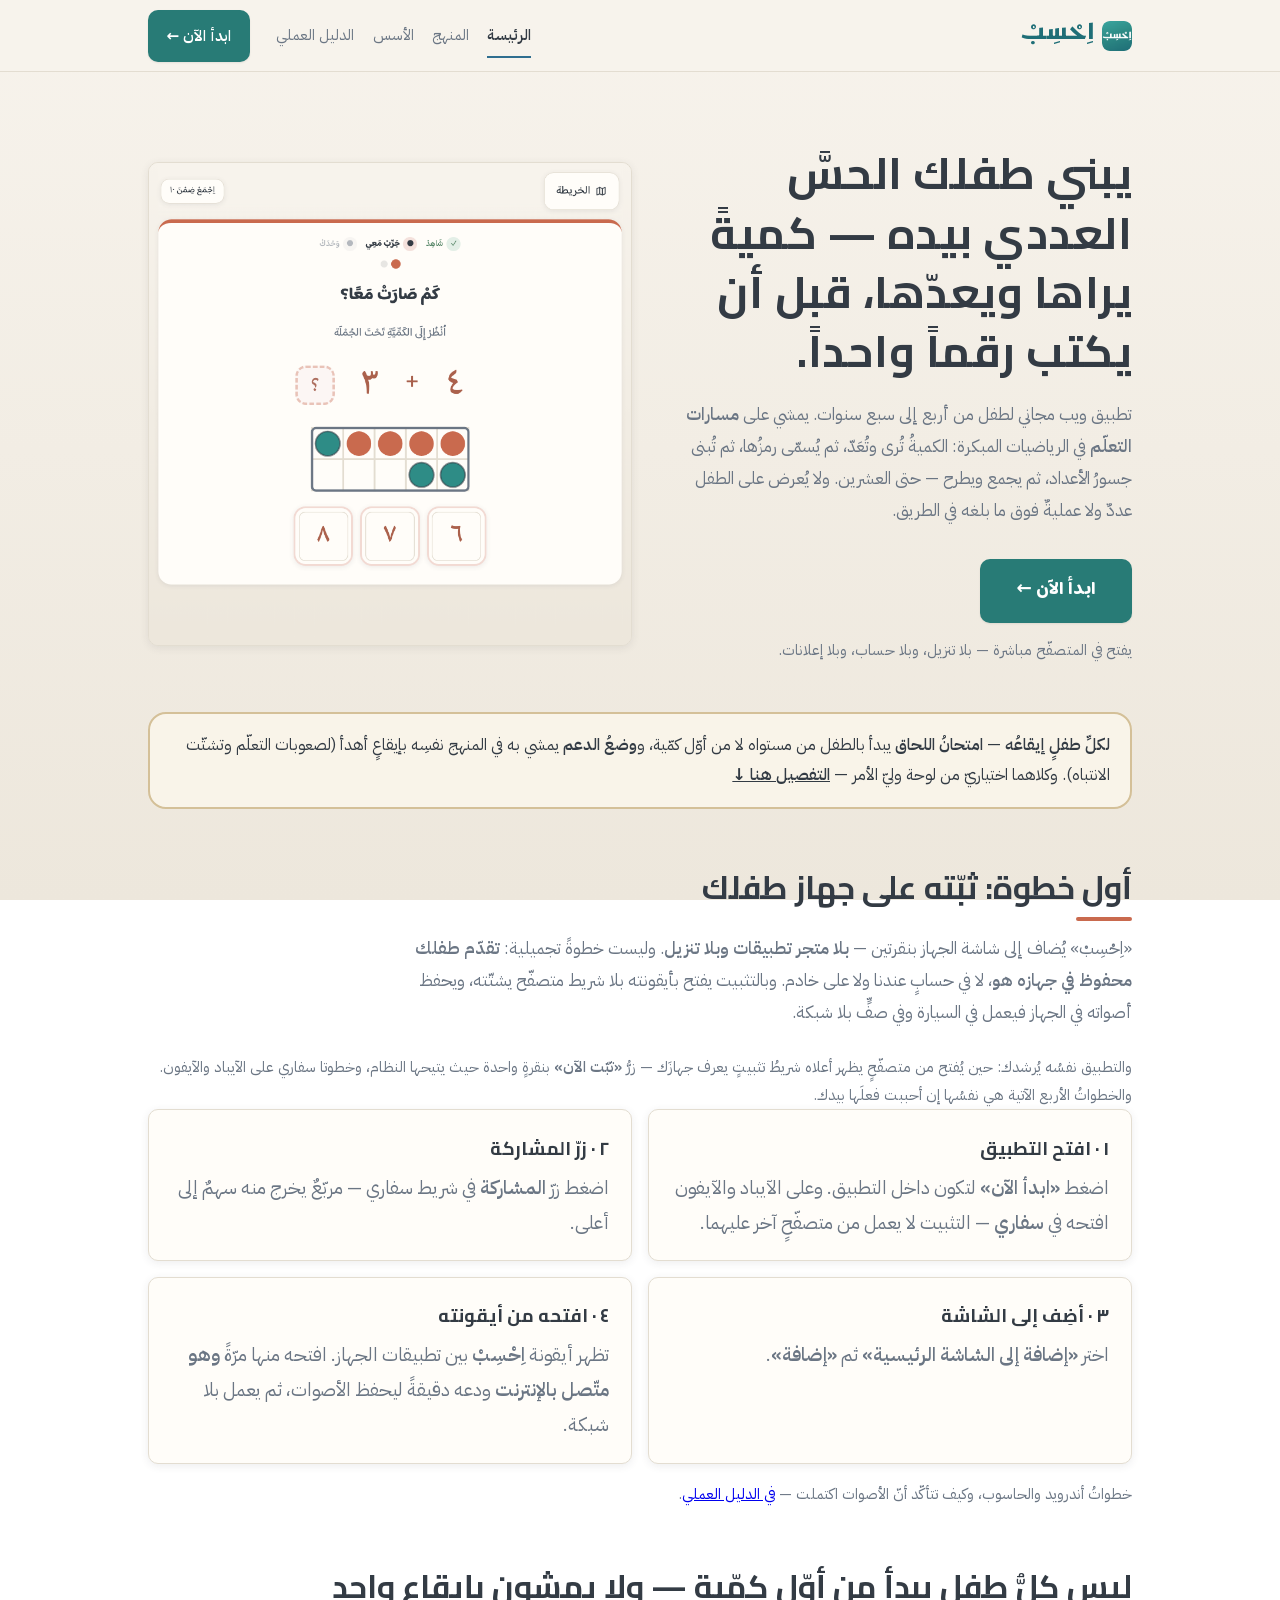
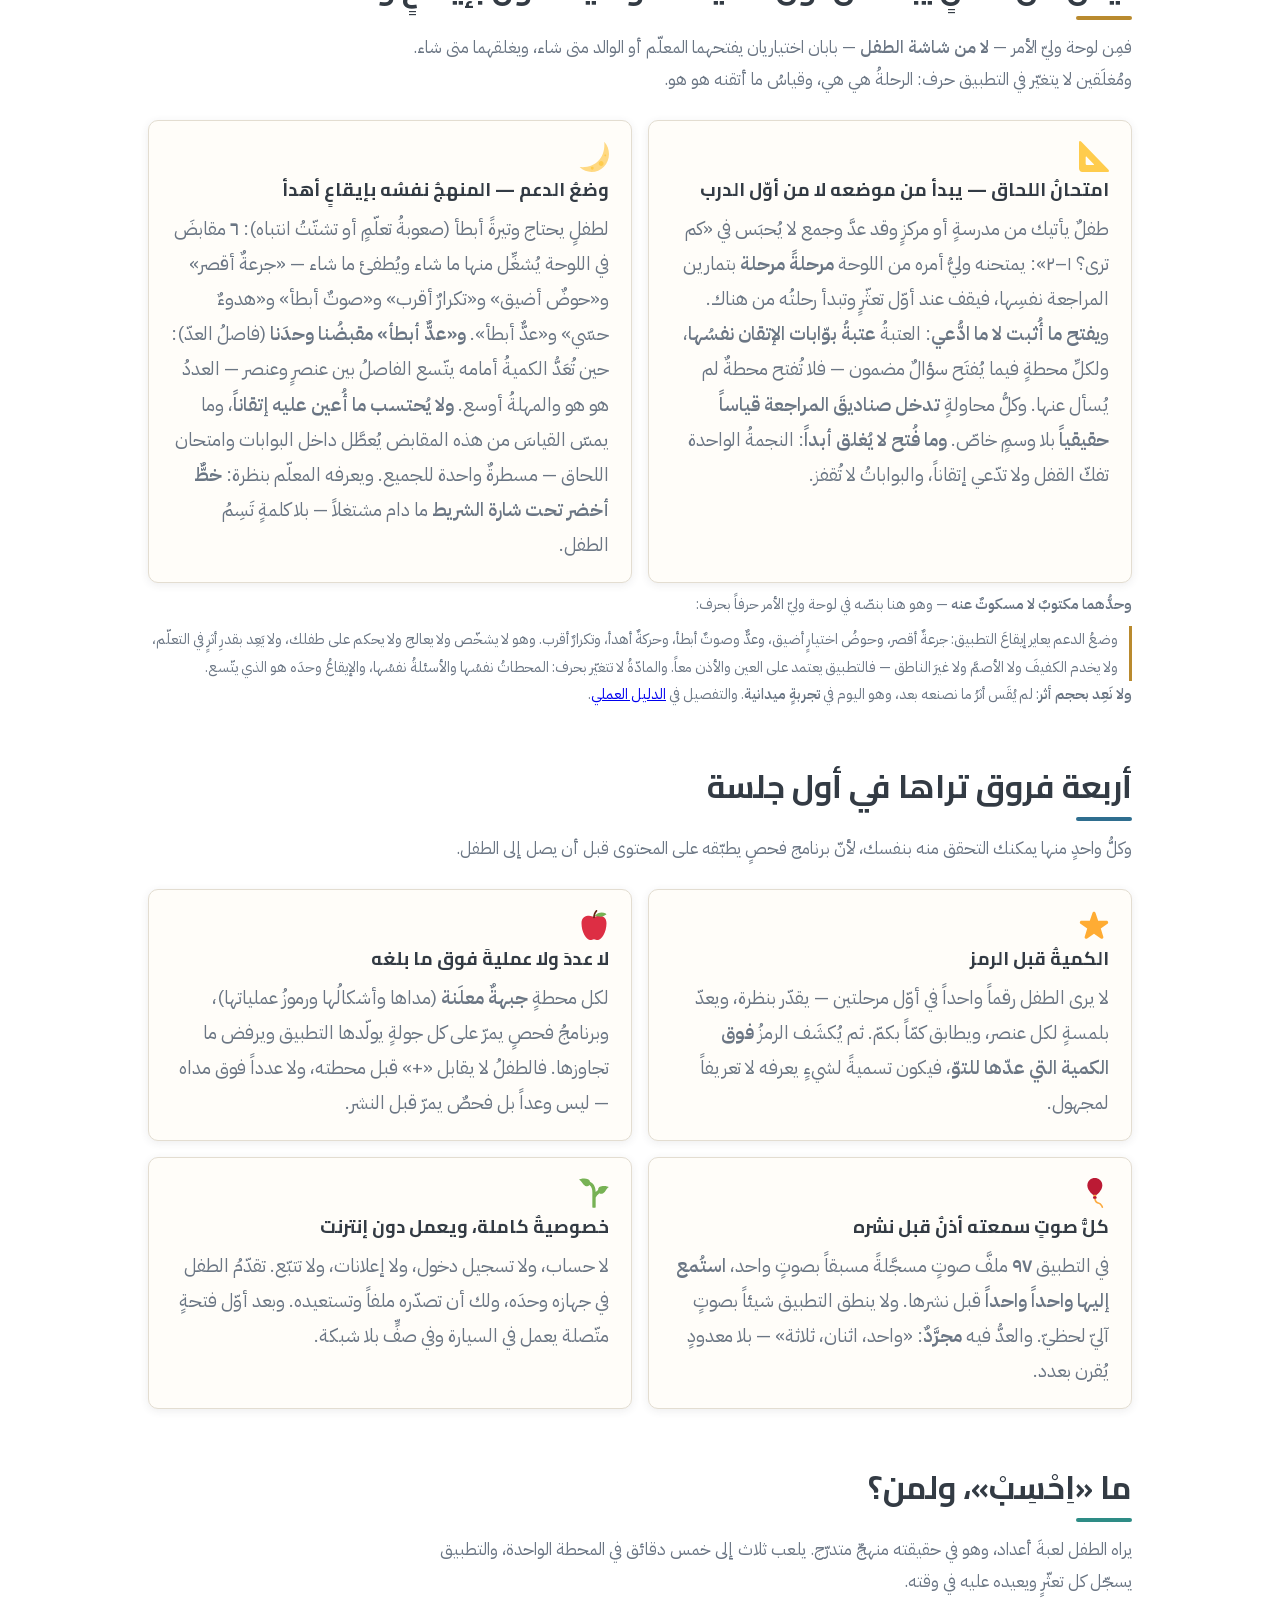
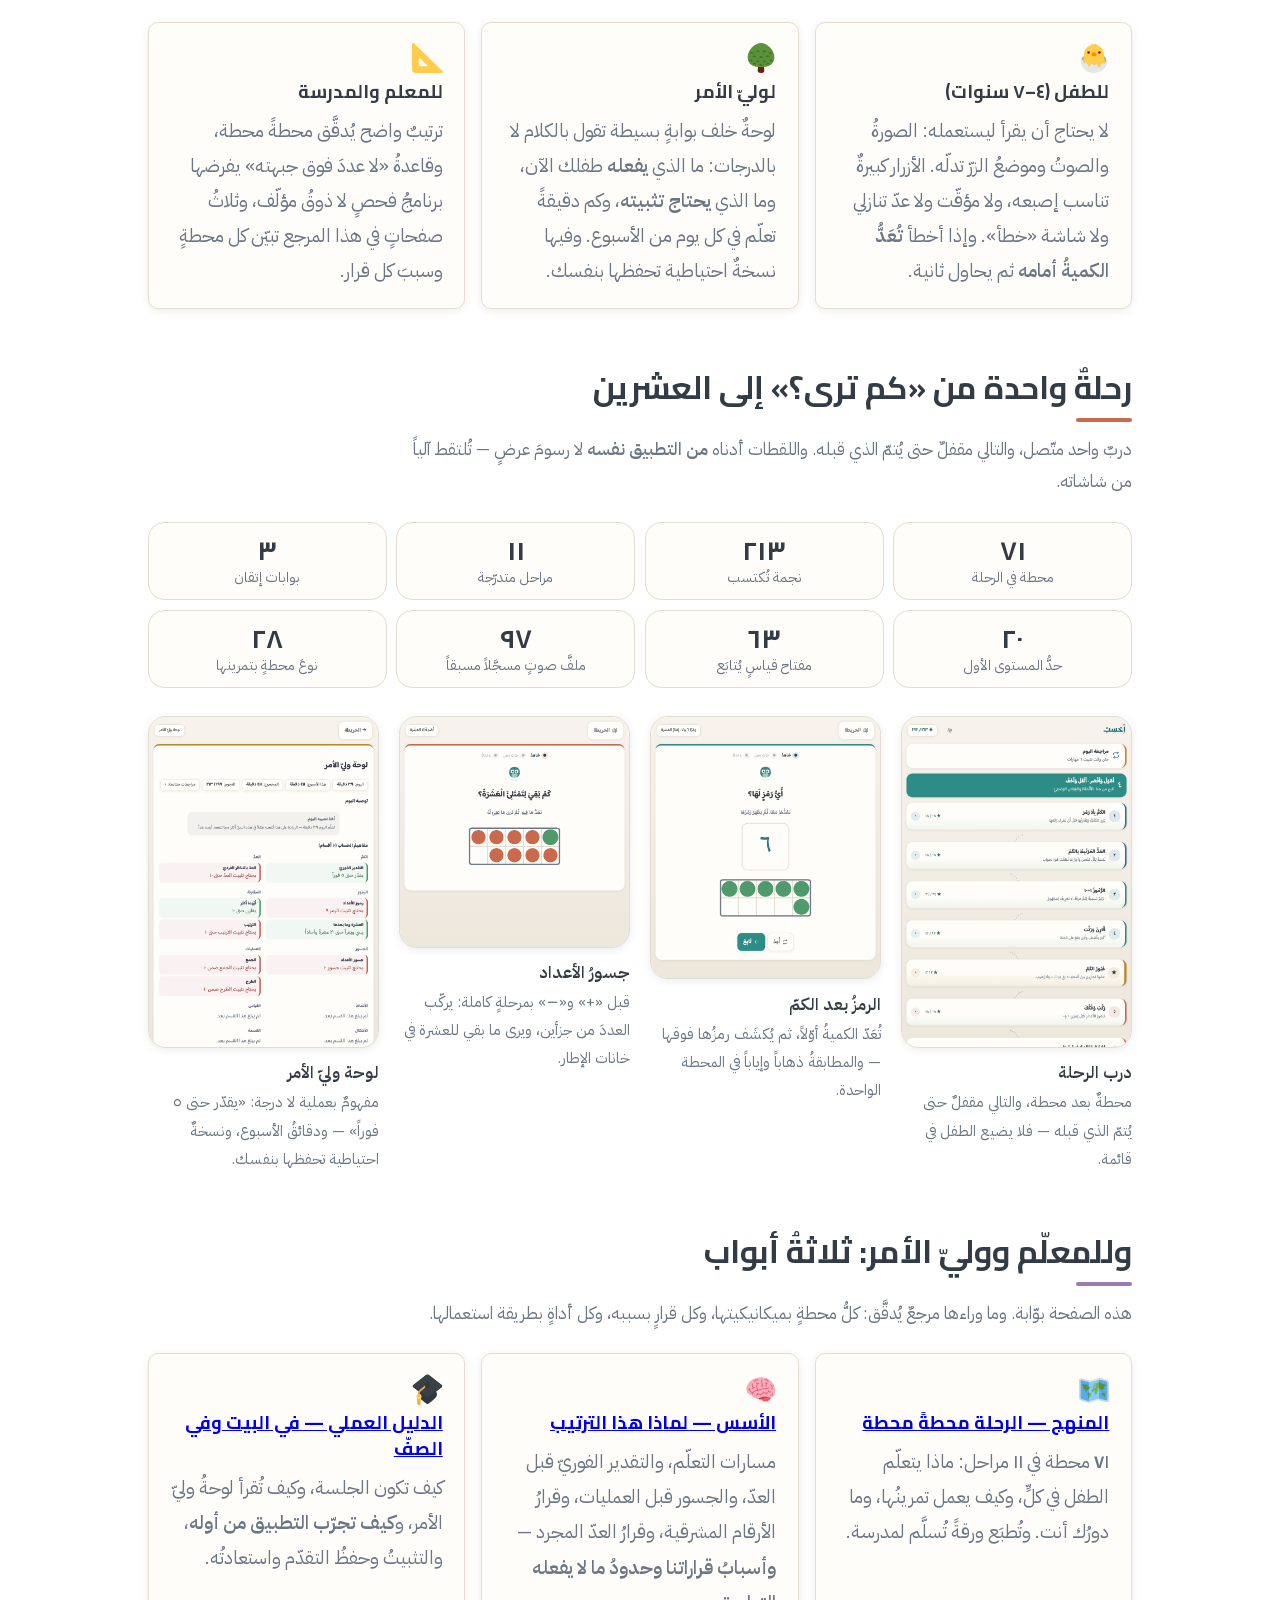
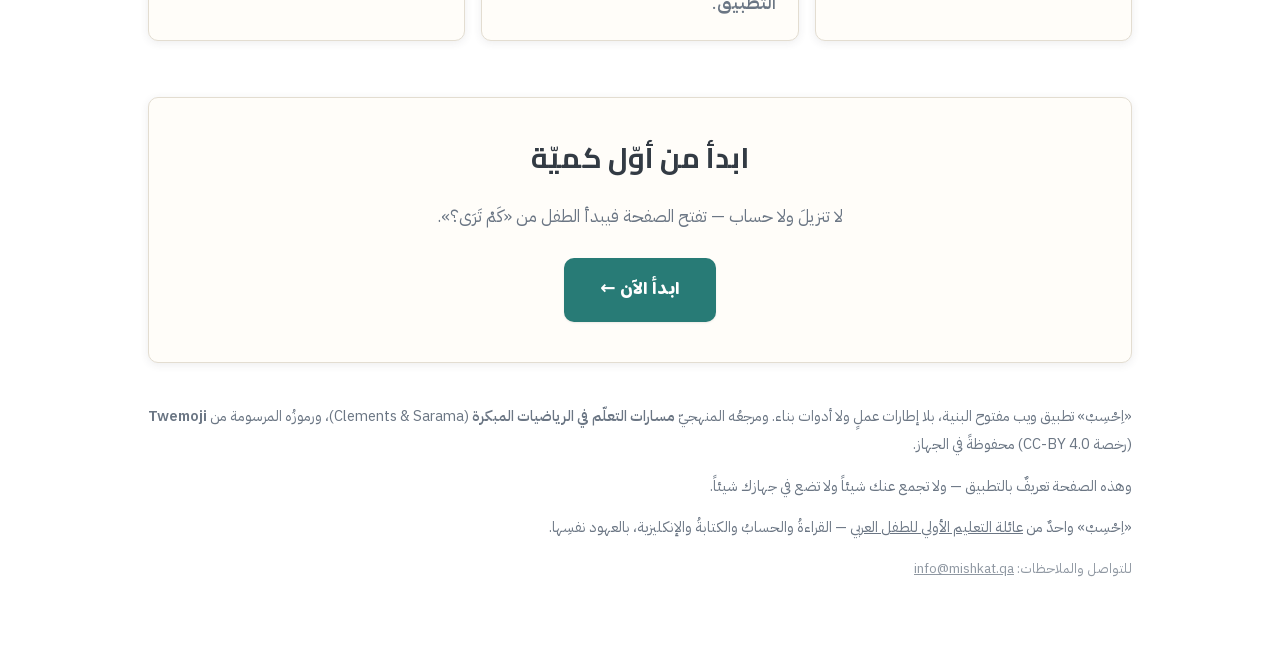
==== commit 9bd6a185: "الجلسة ي: قسمُ الإنصاف بعد التثبيت مباشرة · وبابُ ترتيبِ أقسامٍ بالمعرّفات نقلُ كتلة `#pace` كما هي " ====
--- a/app/welcome/index.html
+++ b/app/welcome/index.html
@@ -22,7 +22,7 @@
       وأرقامٌ يحسبها الحارس (`tools/test_welcome.mjs`) لا تُكتب باليد.
     -->
     <link rel="stylesheet" href="../css/app.css" />
-    <link rel="stylesheet" href="welcome.css?v=30" />
+    <link rel="stylesheet" href="welcome.css?v=32" />
   </head>
   <body>
     <header class="w-top">
@@ -158,110 +158,6 @@
         </p>
       </section>
 
-      <!-- ————— ما الذي يميّزه ————— -->
-
-      <section class="w-section" id="why" style="--accent: var(--accent-quantity)">
-        <h2>أربعة فروق تراها في أول جلسة</h2>
-        <p class="w-lede">
-          وكلُّ واحدٍ منها يمكنك التحقق منه بنفسك، لأنّ برنامج فحصٍ يطبّقه على
-          المحتوى قبل أن يصل إلى الطفل.
-        </p>
-        <div class="w-cards w-cards--four">
-          <article class="w-card" style="--accent: var(--accent-quantity)">
-            <div class="w-face">
-              <img loading="lazy" src="../emoji/2b50.svg" alt="" width="30" height="30" />
-            </div>
-            <h3>الكميةُ قبل الرمز</h3>
-            <p>
-              لا يرى الطفل رقماً واحداً في أوّل مرحلتين — يقدّر بنظرة، ويعدّ
-              بلمسةٍ لكل عنصر، ويطابق كمّاً بكمّ. ثم يُكشَف الرمزُ
-              <b>فوق الكمية التي عدّها للتوّ</b>، فيكون تسميةً لشيءٍ يعرفه لا
-              تعريفاً لمجهول.
-            </p>
-          </article>
-          <article class="w-card" style="--accent: var(--accent-numeral)">
-            <div class="w-face">
-              <img loading="lazy" src="../emoji/1f34e.svg" alt="" width="30" height="30" />
-            </div>
-            <h3>لا عددَ ولا عمليةَ فوق ما بلغه</h3>
-            <p>
-              لكل محطةٍ <b>جبهةٌ معلَنة</b> (مداها وأشكالُها ورموزُ عملياتها)،
-              وبرنامجُ فحصٍ يمرّ على كل جولةٍ يولّدها التطبيق ويرفض ما تجاوزها.
-              فالطفلُ لا يقابل «+» قبل محطته، ولا عدداً فوق مداه — ليس وعداً بل
-              فحصٌ يمرّ قبل النشر.
-            </p>
-          </article>
-          <article class="w-card" style="--accent: var(--accent-bond)">
-            <div class="w-face">
-              <img loading="lazy" src="../emoji/1f388.svg" alt="" width="30" height="30" />
-            </div>
-            <h3>كلُّ صوتٍ سمعته أذنٌ قبل نشره</h3>
-            <p>
-              في التطبيق <b data-stat="audio">٩٧</b> ملفَّ صوتٍ مسجَّلةً مسبقاً
-              بصوتٍ واحد، <b>استُمع إليها واحداً واحداً</b> قبل نشرها. ولا ينطق
-              التطبيق شيئاً بصوتٍ آليّ لحظيّ. والعدُّ فيه
-              <b>مجرَّدٌ</b>: «واحد، اثنان، ثلاثة» — بلا معدودٍ يُقرن بعدد.
-            </p>
-          </article>
-          <article class="w-card" style="--accent: var(--accent-pattern)">
-            <div class="w-face">
-              <img loading="lazy" src="../emoji/1f331.svg" alt="" width="30" height="30" />
-            </div>
-            <h3>خصوصيةٌ كاملة، ويعمل دون إنترنت</h3>
-            <p>
-              لا حساب، ولا تسجيل دخول، ولا إعلانات، ولا تتبّع. تقدّمُ الطفل في
-              جهازه وحدَه، ولك أن تصدّره ملفاً وتستعيده. وبعد أوّل فتحةٍ متّصلة
-              يعمل في السيارة وفي صفٍّ بلا شبكة.
-            </p>
-          </article>
-        </div>
-      </section>
-
-      <!-- ————— لمن هو ————— -->
-
-      <section class="w-section" id="who" style="--accent: var(--accent-numeral)">
-        <h2>ما «اِحْسِبْ»، ولمن؟</h2>
-        <p class="w-lede">
-          يراه الطفل لعبةَ أعداد، وهو في حقيقته منهجٌ متدرّج. يلعب ثلاث إلى خمس
-          دقائق في المحطة الواحدة، والتطبيق يسجّل كل تعثّرٍ ويعيده عليه في وقته.
-        </p>
-        <div class="w-cards">
-          <article class="w-card">
-            <div class="w-face">
-              <img loading="lazy" width="32" height="32" src="../emoji/1f423.svg" alt="" />
-            </div>
-            <h3>للطفل (٤–٧ سنوات)</h3>
-            <p>
-              لا يحتاج أن يقرأ ليستعمله: الصورةُ والصوتُ وموضعُ الزرّ تدلّه.
-              الأزرار كبيرةٌ تناسب إصبعه، ولا مؤقّت ولا عدّ تنازلي ولا شاشة
-              «خطأ». وإذا أخطأ <b>تُعَدُّ الكميةُ أمامه</b> ثم يحاول ثانية.
-            </p>
-          </article>
-          <article class="w-card">
-            <div class="w-face">
-              <img loading="lazy" width="32" height="32" src="../emoji/1f333.svg" alt="" />
-            </div>
-            <h3>لوليّ الأمر</h3>
-            <p>
-              لوحةٌ خلف بوابةٍ بسيطة تقول بالكلام لا بالدرجات: ما الذي
-              <b>يفعله</b> طفلك الآن، وما الذي <b>يحتاج تثبيته</b>، وكم دقيقةً
-              تعلّم في كل يوم من الأسبوع. وفيها نسخةٌ احتياطية تحفظها بنفسك.
-            </p>
-          </article>
-          <article class="w-card">
-            <div class="w-face">
-              <img loading="lazy" width="32" height="32" src="../emoji/1f4d0.svg" alt="" />
-            </div>
-            <h3>للمعلم والمدرسة</h3>
-            <p>
-              ترتيبٌ واضح يُدقَّق محطةً محطة، وقاعدةُ «لا عددَ فوق جبهته» يفرضها
-              برنامجُ فحصٍ لا ذوقُ مؤلّف، وثلاثُ صفحاتٍ في هذا المرجع تبيّن كل
-              محطةٍ وسببَ كل قرار.
-            </p>
-          </article>
-        </div>
-      </section>
-
       <!-- ————— لكلِّ طفلٍ موضعُه وإيقاعُه ————— -->
       <!--
         **الميزتان قسمٌ مستقلٌّ بعنوانه** (أمر المالك عبر مدير المجموعة، ١٧ أغسطس
@@ -330,6 +226,110 @@
           <b>تجربةٍ ميدانية</b>. والتفصيل في
           <a href="guide.html">الدليل العملي</a>.
         </p>
+      </section>
+
+      <!-- ————— ما الذي يميّزه ————— -->
+
+      <section class="w-section" id="why" style="--accent: var(--accent-quantity)">
+        <h2>أربعة فروق تراها في أول جلسة</h2>
+        <p class="w-lede">
+          وكلُّ واحدٍ منها يمكنك التحقق منه بنفسك، لأنّ برنامج فحصٍ يطبّقه على
+          المحتوى قبل أن يصل إلى الطفل.
+        </p>
+        <div class="w-cards w-cards--four">
+          <article class="w-card" style="--accent: var(--accent-quantity)">
+            <div class="w-face">
+              <img loading="lazy" src="../emoji/2b50.svg" alt="" width="30" height="30" />
+            </div>
+            <h3>الكميةُ قبل الرمز</h3>
+            <p>
+              لا يرى الطفل رقماً واحداً في أوّل مرحلتين — يقدّر بنظرة، ويعدّ
+              بلمسةٍ لكل عنصر، ويطابق كمّاً بكمّ. ثم يُكشَف الرمزُ
+              <b>فوق الكمية التي عدّها للتوّ</b>، فيكون تسميةً لشيءٍ يعرفه لا
+              تعريفاً لمجهول.
+            </p>
+          </article>
+          <article class="w-card" style="--accent: var(--accent-numeral)">
+            <div class="w-face">
+              <img loading="lazy" src="../emoji/1f34e.svg" alt="" width="30" height="30" />
+            </div>
+            <h3>لا عددَ ولا عمليةَ فوق ما بلغه</h3>
+            <p>
+              لكل محطةٍ <b>جبهةٌ معلَنة</b> (مداها وأشكالُها ورموزُ عملياتها)،
+              وبرنامجُ فحصٍ يمرّ على كل جولةٍ يولّدها التطبيق ويرفض ما تجاوزها.
+              فالطفلُ لا يقابل «+» قبل محطته، ولا عدداً فوق مداه — ليس وعداً بل
+              فحصٌ يمرّ قبل النشر.
+            </p>
+          </article>
+          <article class="w-card" style="--accent: var(--accent-bond)">
+            <div class="w-face">
+              <img loading="lazy" src="../emoji/1f388.svg" alt="" width="30" height="30" />
+            </div>
+            <h3>كلُّ صوتٍ سمعته أذنٌ قبل نشره</h3>
+            <p>
+              في التطبيق <b data-stat="audio">٩٧</b> ملفَّ صوتٍ مسجَّلةً مسبقاً
+              بصوتٍ واحد، <b>استُمع إليها واحداً واحداً</b> قبل نشرها. ولا ينطق
+              التطبيق شيئاً بصوتٍ آليّ لحظيّ. والعدُّ فيه
+              <b>مجرَّدٌ</b>: «واحد، اثنان، ثلاثة» — بلا معدودٍ يُقرن بعدد.
+            </p>
+          </article>
+          <article class="w-card" style="--accent: var(--accent-pattern)">
+            <div class="w-face">
+              <img loading="lazy" src="../emoji/1f331.svg" alt="" width="30" height="30" />
+            </div>
+            <h3>خصوصيةٌ كاملة، ويعمل دون إنترنت</h3>
+            <p>
+              لا حساب، ولا تسجيل دخول، ولا إعلانات، ولا تتبّع. تقدّمُ الطفل في
+              جهازه وحدَه، ولك أن تصدّره ملفاً وتستعيده. وبعد أوّل فتحةٍ متّصلة
+              يعمل في السيارة وفي صفٍّ بلا شبكة.
+            </p>
+          </article>
+        </div>
+      </section>
+
+      <!-- ————— لمن هو ————— -->
+
+      <section class="w-section" id="who" style="--accent: var(--accent-numeral)">
+        <h2>ما «اِحْسِبْ»، ولمن؟</h2>
+        <p class="w-lede">
+          يراه الطفل لعبةَ أعداد، وهو في حقيقته منهجٌ متدرّج. يلعب ثلاث إلى خمس
+          دقائق في المحطة الواحدة، والتطبيق يسجّل كل تعثّرٍ ويعيده عليه في وقته.
+        </p>
+        <div class="w-cards">
+          <article class="w-card">
+            <div class="w-face">
+              <img loading="lazy" width="32" height="32" src="../emoji/1f423.svg" alt="" />
+            </div>
+            <h3>للطفل (٤–٧ سنوات)</h3>
+            <p>
+              لا يحتاج أن يقرأ ليستعمله: الصورةُ والصوتُ وموضعُ الزرّ تدلّه.
+              الأزرار كبيرةٌ تناسب إصبعه، ولا مؤقّت ولا عدّ تنازلي ولا شاشة
+              «خطأ». وإذا أخطأ <b>تُعَدُّ الكميةُ أمامه</b> ثم يحاول ثانية.
+            </p>
+          </article>
+          <article class="w-card">
+            <div class="w-face">
+              <img loading="lazy" width="32" height="32" src="../emoji/1f333.svg" alt="" />
+            </div>
+            <h3>لوليّ الأمر</h3>
+            <p>
+              لوحةٌ خلف بوابةٍ بسيطة تقول بالكلام لا بالدرجات: ما الذي
+              <b>يفعله</b> طفلك الآن، وما الذي <b>يحتاج تثبيته</b>، وكم دقيقةً
+              تعلّم في كل يوم من الأسبوع. وفيها نسخةٌ احتياطية تحفظها بنفسك.
+            </p>
+          </article>
+          <article class="w-card">
+            <div class="w-face">
+              <img loading="lazy" width="32" height="32" src="../emoji/1f4d0.svg" alt="" />
+            </div>
+            <h3>للمعلم والمدرسة</h3>
+            <p>
+              ترتيبٌ واضح يُدقَّق محطةً محطة، وقاعدةُ «لا عددَ فوق جبهته» يفرضها
+              برنامجُ فحصٍ لا ذوقُ مؤلّف، وثلاثُ صفحاتٍ في هذا المرجع تبيّن كل
+              محطةٍ وسببَ كل قرار.
+            </p>
+          </article>
+        </div>
       </section>
 
       <!-- ————— أرقام ولقطات ————— -->
--- a/app/css/app.css
+++ b/app/css/app.css
@@ -1166,6 +1166,29 @@
 .install-bar .install-text { flex: 1 1 16rem; }
 
 .install-bar .install-go { min-height: 3rem; padding: .35rem 1.15rem; font-size: 1rem; }
+
+/* **بطاقةُ أول تشغيل** (الجلسة د٣ — بلاغ «ثبّت أولاً ثم امتحن»): سطرٌ لوليّ الأمر في
+   صدر الخريطة على رحلةٍ بكرٍ وحدَها. **وهيئتُها هيئةُ شريط التثبيت** لا هيئةُ بطاقة
+   الطفل («تابع من هنا»): ورقٌ هادئ وحرفٌ أصغر — فيُقرأ سطرَ كبارٍ ولا يزاحم دعوةَ
+   الدرس تحته. وأزرارُها `btn` على هدف اللمس الكامل (لا زرَّ الشريط الأصغر): وليُّ
+   الأمر يلمسها على الجهاز نفسِه الذي يلمسه طفلُه. */
+.firstrun {
+  display: flex;
+  flex-wrap: wrap;
+  align-items: center;
+  gap: .5rem .85rem;
+  margin: 0 0 1rem;
+  padding: .7rem .9rem;
+  background: var(--paper-deep);
+  border: 1px solid var(--line);
+  border-radius: var(--radius);
+  font-size: .95rem;
+  line-height: 1.6;
+}
+
+.firstrun-text { flex: 1 1 16rem; margin: 0; color: var(--ink-soft); }
+
+.firstrun-row { display: flex; flex-wrap: wrap; gap: .5rem; }
 
 /* **سطرُ التحديث الهادئ** (الجلسة ١٠·أ): خبرٌ لوليّ الأمر لا مقاطعةٌ لدرس — **في
    مجرى الصفحة** فوق الترويسة (لا طبقةٌ عائمة تغطّي زرّاً)، **وبلا زرٍّ ولا فعل**،
